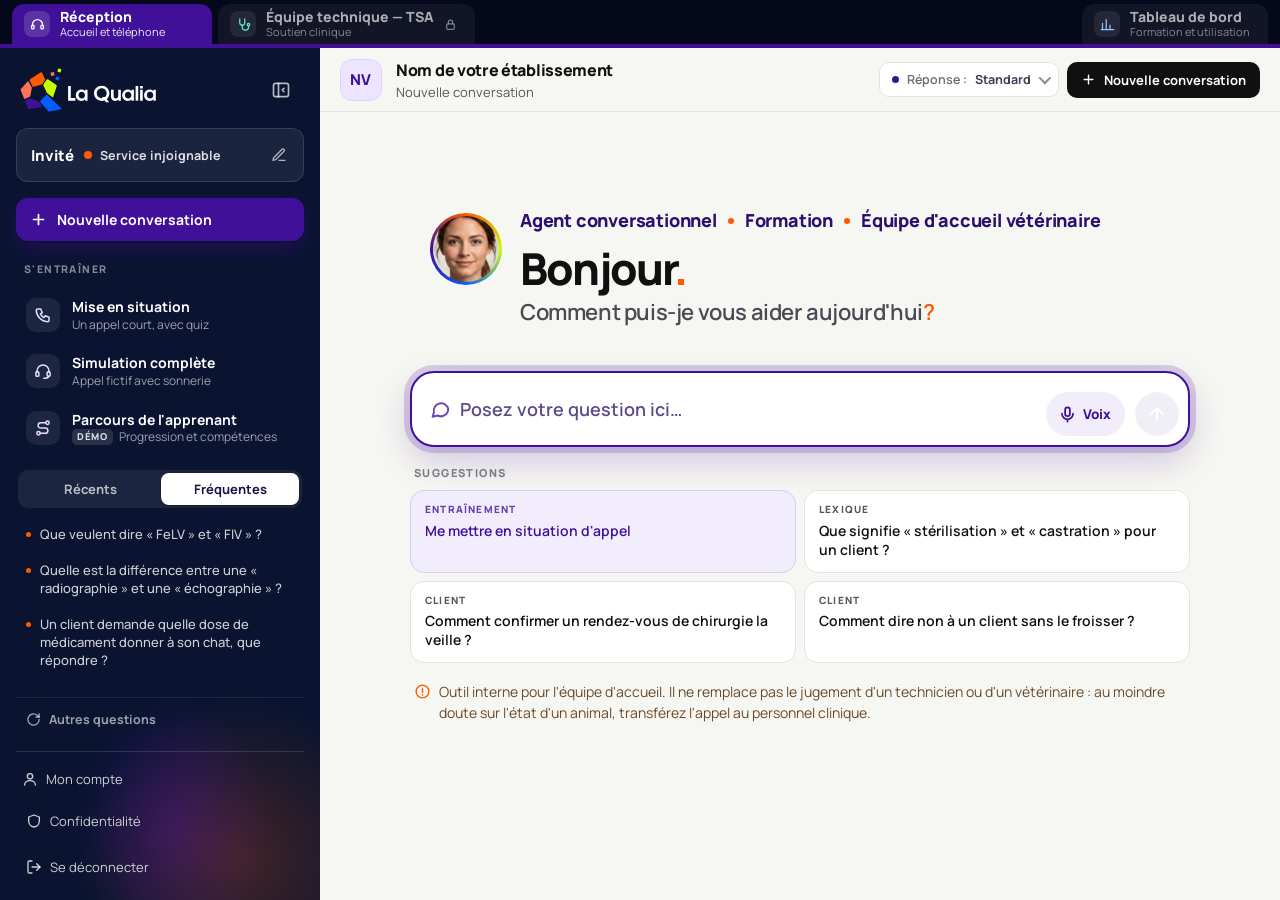
==== agent/index.html @ e44c8953 "Nutrition & produits : tuile sans sous-titre Co-Authored-By: Claude Opus 5.5 <noreply@anthropic.com>" ====
<!doctype html>
<html lang="fr-CA">
<head>
<meta charset="utf-8">
<script>/* Portail par compte : la page reste masquée jusqu'à la vérification de l'accès (laqualia.com) */
if (/(^|\.)laqualia\.(com|test)$/i.test(location.hostname)) { document.documentElement.classList.add("lq-gate"); setTimeout(function () { document.documentElement.classList.remove("lq-gate"); }, 9000); }</script>
<style>.lq-gate body{visibility:hidden}</style>
<meta name="viewport" content="width=device-width,initial-scale=1,viewport-fit=cover,interactive-widget=resizes-content">
<meta name="robots" content="noindex,nofollow">
<title>Assistant La Qualia</title>
<meta name="theme-color" content="#0a1430">
<meta name="apple-mobile-web-app-capable" content="yes">
<meta name="mobile-web-app-capable" content="yes">
<meta name="apple-mobile-web-app-status-bar-style" content="black-translucent">
<meta name="apple-mobile-web-app-title" content="La Qualia">
<link rel="manifest" href="manifest.webmanifest?v=202610171606">
<link rel="icon" href="../assets/favicon.svg" type="image/svg+xml">
<link rel="apple-touch-icon" href="apple-touch-icon.png">
<link rel="preconnect" href="https://fonts.googleapis.com">
<link rel="preconnect" href="https://fonts.gstatic.com" crossorigin>
<link rel="stylesheet" href="https://fonts.googleapis.com/css2?family=Manrope:wght@400;500;600;700;800&display=swap">
<!-- Couleurs et police du site La Qualia (variables --paper, --ink, --purple, --orange, --lime, --blue, --muted) -->
<link rel="stylesheet" href="../styles.css">
<style>
[hidden]{display:none!important}
:root{--app-nav:#0a1430;--app-nav-2:#131e42;--app-line:#e4e3dd;--app-soft:#ecebe5;--app-warn:#c2410c;--app-warn-soft:#fff0e6;--app-side:288px;--app-mini:76px}
html,body{height:100%;overflow:hidden}
body{background:var(--paper,#f6f6f2);color:var(--ink,#101010);font-family:'Manrope',system-ui,-apple-system,'Segoe UI',Roboto,Arial,sans-serif}
button{font:inherit;cursor:pointer}

/* ---------- coque de l'application ---------- */
.app{display:grid;grid-template-columns:var(--app-side) 1fr;height:calc(100vh - var(--tabs-h));height:calc(100dvh - var(--tabs-h))}

/* barre latérale */
.side{background:var(--app-nav);color:#fff;display:flex;flex-direction:column;min-height:0;padding:calc(18px + env(safe-area-inset-top,0px)) 16px calc(16px + env(safe-area-inset-bottom,0px)) max(16px,env(safe-area-inset-left,0px));gap:18px;position:relative;overflow:hidden;z-index:30}
.side::before{content:"";position:absolute;inset:auto -80px -120px auto;width:320px;height:320px;background:radial-gradient(closest-side,rgb(255 90 0/.22),transparent),radial-gradient(closest-side at 30% 40%,rgb(64 16 152/.5),transparent);pointer-events:none}
.side>*{position:relative}
.side-brand{display:flex;align-items:center;justify-content:space-between;gap:8px;padding:0 4px}
.side-brand img{width:150px;height:auto}
.side-close{display:none;background:none;border:0;color:#fff;width:40px;height:40px;border-radius:10px}
.side-close:hover{background:#ffffff14}
.side-new{display:flex;align-items:center;gap:10px;width:100%;border:0;border-radius:12px;padding:13px 14px;background:var(--purple,#401098);color:#fff;font-weight:700;font-size:14px;box-shadow:0 3px 0 rgb(0 0 0/.2);transition:transform .15s}
.side-new:hover{transform:translateY(-1px)}
.side-new svg{width:18px;height:18px;flex:none}
.side-train{display:flex;align-items:center;gap:10px;width:100%;border:1.5px solid #d8cbf8;border-radius:12px;padding:12px 14px;background:#f2edfd;color:var(--purple,#401098);font-weight:800;font-size:14px;transition:transform .15s}
.side-train:hover{transform:translateY(-1px)}
.side-train svg{width:18px;height:18px;flex:none}
.side-label{font-size:11px;font-weight:700;letter-spacing:1.6px;text-transform:uppercase;color:#ffffff8c;margin:6px 6px 0;display:flex;justify-content:space-between;align-items:center}
.side-label button{background:none;border:0;color:#ffffffb3;font-size:11px;font-weight:700;letter-spacing:.5px;text-transform:none;padding:2px 6px;border-radius:6px}
.side-label button:hover{color:#fff;background:#ffffff14}
.side-list{display:flex;flex-direction:column;gap:2px;overflow-y:auto;min-height:0;flex:1;margin:0 -4px;padding:0 4px}
.side-item{display:flex;gap:10px;align-items:flex-start;text-align:left;background:none;border:0;color:#ffffffd9;font-size:13.5px;font-weight:500;line-height:1.35;padding:10px;border-radius:10px}
.side-item:hover{background:#ffffff12;color:#fff}
.side-item .bullet{width:6px;height:6px;border-radius:50%;background:var(--orange,#ff5a00);margin-top:6px;flex:none}
.side-foot{display:flex;flex-direction:column;gap:10px;border-top:1px solid #ffffff1f;padding-top:14px;font-size:12.5px}
.side-foot a{color:#ffffffcc;text-decoration:none;display:flex;align-items:center;gap:8px;padding:4px 6px;border-radius:8px}
.side-foot a:hover{color:#fff;background:#ffffff12}
.status{display:flex;align-items:center;gap:8px;color:#ffffffb3;padding:0 6px}
.status i{width:8px;height:8px;border-radius:50%;background:#8b8fa3;flex:none}
.status.ok i{background:#4ade80;box-shadow:0 0 0 3px rgb(74 222 128/.2)}
.status.bad i{background:var(--orange,#ff5a00)}

/* zone principale */
.main{display:flex;flex-direction:column;min-width:0;min-height:0;position:relative}
.topbar{display:flex;align-items:center;gap:12px;padding:calc(12px + env(safe-area-inset-top,0px)) max(20px,env(safe-area-inset-right,0px)) 12px 20px;border-bottom:1px solid var(--app-line);background:color-mix(in srgb,var(--paper,#f6f6f2) 92%,transparent);backdrop-filter:blur(8px);-webkit-backdrop-filter:blur(8px);z-index:5}
.menu-btn{display:none;width:42px;height:42px;border:0;border-radius:12px;background:#fff;box-shadow:0 1px 3px rgb(0 0 0/.1);place-items:center;flex:none}
.menu-btn svg{width:20px;height:20px}
.top-av{width:42px;height:42px;border-radius:50%;flex:none;position:relative;padding:2px;background:conic-gradient(var(--orange,#ff5a00),var(--lime,#c7ff00),var(--blue,#005dff),var(--purple,#401098),var(--orange,#ff5a00))}
.top-av img{width:100%;height:100%;border-radius:50%;object-fit:cover;border:2px solid var(--paper,#f6f6f2);display:block}
.top-av.org{background:#fff;border:1px solid var(--app-line);padding:0;display:grid;place-items:center;color:var(--purple,#401098);border-radius:12px}
.top-av.org svg{width:22px;height:22px}
.top-title span span{display:inline;font-size:inherit;color:inherit}
.top-av .online{position:absolute;right:-1px;bottom:-1px;width:12px;height:12px;border-radius:50%;background:#4ade80;border:2px solid var(--paper,#f6f6f2)}
.top-title{min-width:0;flex:1}
.top-title b{display:block;font-size:16px;font-weight:800;letter-spacing:-.3px;white-space:nowrap;overflow:hidden;text-overflow:ellipsis}
.top-title span{display:block;font-size:12.5px;color:var(--muted,#55565d);white-space:nowrap;overflow:hidden;text-overflow:ellipsis}
.top-new{border:1px solid var(--app-line);background:#fff;border-radius:10px;padding:9px 12px;font-size:13px;font-weight:700;display:flex;gap:8px;align-items:center}
.top-new svg{width:16px;height:16px}
.top-new:hover{border-color:var(--purple,#401098)}

.scroller{flex:1;overflow-y:auto;min-height:0;scroll-behavior:smooth;overscroll-behavior:contain}
.col{width:min(780px,100%);margin-inline:auto;padding:28px max(20px,env(safe-area-inset-right,0px)) 24px max(20px,env(safe-area-inset-left,0px));display:flex;flex-direction:column;gap:20px}

/* accueil */
.welcome{display:flex;flex-direction:column;gap:18px;padding-top:min(5vh,40px)}
.welcome .eyebrow{margin:0}
.welcome h1{font-size:clamp(34px,5.4vw,56px);line-height:.99;letter-spacing:-2.4px;margin:0;font-weight:800;text-wrap:balance}
.welcome .lead{font-size:16.5px;line-height:1.5;color:var(--muted,#55565d);margin:0;max-width:56ch}
.notice{background:var(--app-warn-soft);border-radius:12px;padding:12px 14px;font-size:13.5px;line-height:1.5;display:flex;gap:10px;align-items:flex-start}
.notice b{color:var(--orange,#ff5a00);white-space:nowrap}
.cards{display:grid;grid-template-columns:repeat(2,minmax(0,1fr));gap:10px}
.card{display:flex;flex-direction:column;gap:8px;text-align:left;background:#fff;border:1px solid var(--app-line);border-radius:16px;padding:14px 16px;font-size:14.5px;font-weight:600;line-height:1.35;color:var(--ink,#101010);transition:transform .15s,border-color .15s,box-shadow .15s;min-height:84px}
.card:hover{transform:translateY(-2px);border-color:var(--orange,#ff5a00);box-shadow:0 10px 22px rgb(0 0 0/.06)}
.card .tag{font-size:10.5px;font-weight:800;letter-spacing:1.2px;text-transform:uppercase;color:var(--muted,#55565d)}
.card.train{background:#f2edfd;border:1.5px solid #d8cbf8;color:var(--purple,#401098)}
.card.train:hover{border-color:var(--purple,#401098)}
.card.train .tag{color:var(--purple,#401098);opacity:.8}

/* avatar d'accueil */
.hello{display:grid;grid-template-columns:minmax(0,1fr) 230px;gap:24px;align-items:end}
.hello-text{display:flex;flex-direction:column;gap:16px;min-width:0}
.hello-av{display:none;width:64px;height:64px;border-radius:50%;object-fit:cover;padding:3px;background:conic-gradient(var(--orange,#ff5a00),var(--lime,#c7ff00),var(--blue,#005dff),var(--purple,#401098),var(--orange,#ff5a00))}
.hero-av{margin:0;position:relative;align-self:end}
.hero-av img{width:100%;height:auto;display:block;filter:drop-shadow(0 18px 28px rgb(10 20 48/.18))}
.hero-av figcaption{position:absolute;left:-18px;bottom:22px;background:#fff;border-radius:12px;padding:10px 14px 10px 30px;box-shadow:0 10px 24px rgb(0 0 0/.12);font-size:12.5px;line-height:1.35;display:flex;flex-direction:column}
.hero-av figcaption::before{content:"";position:absolute;left:12px;top:15px;width:9px;height:9px;border-radius:50%;background:#4ade80;box-shadow:0 0 0 3px rgb(74 222 128/.25)}
.hero-av figcaption b{font-weight:800}
.hero-av figcaption span{color:var(--muted,#55565d)}
@media (prefers-reduced-motion:no-preference){.hero-av img{animation:float 6s ease-in-out infinite}@keyframes float{50%{transform:translateY(-6px)}}}

/* réponse : En direct + Apprentissage */
.box-live,.box-learn{border-radius:16px;padding:14px 16px 15px;display:flex;flex-direction:column;gap:8px}
.box-live{background:#e9f9ee;border:1.5px solid #9fdfb3;box-shadow:0 6px 16px rgb(22 120 60/.08)}
.box-learn{background:#f2edfd;border:1.5px solid #d8cbf8;margin-top:12px}
.box-learn.waiting{opacity:.7}
.box-scene{margin-top:0}
.box-scene .box-body{font-size:15.5px}
.box-scene .box-body p:last-child strong{color:var(--purple,#401098)}
.box-head{display:flex;align-items:center;gap:7px;font-size:11px;font-weight:800;letter-spacing:1.5px;text-transform:uppercase}
.box-head svg{width:15px;height:15px;flex:none}
.box-live .box-head{color:#15803d}
.box-learn .box-head{color:var(--purple,#401098)}
.box-live .box-body{font-size:17px;line-height:1.5;font-weight:600;color:#0f2e1a}
.box-live .box-body strong{color:#14532d}
.box-learn .box-body{font-size:15px;line-height:1.6}
.box-body>:first-child{margin-top:0}.box-body>:last-child{margin-bottom:0}

/* schéma léger (texte) */
.schema{margin:14px 0 0;background:#fff;border:1.5px dashed #cdbff5;border-radius:12px;padding:10px 14px 12px;overflow-x:auto}
.schema figcaption{font-size:10.5px;font-weight:800;letter-spacing:1.4px;text-transform:uppercase;color:var(--purple,#401098);margin-bottom:6px}
.schema pre{margin:0;font:600 13px/1.6 ui-monospace,SFMono-Regular,Menlo,Consolas,monospace;white-space:pre;color:var(--ink,#101010)}
.schema .arr{color:var(--orange,#ff5a00);font-weight:800}

/* choix du modèle */
.model-wrap{display:flex;flex-direction:column;gap:8px}
.model-seg{display:grid;grid-template-columns:repeat(var(--n,3),1fr);gap:4px;background:#ffffff12;border-radius:12px;padding:4px}
.model-opt{border:0;background:transparent;color:#ffffffc7;border-radius:9px;padding:8px 4px;display:flex;flex-direction:column;align-items:center;gap:1px;line-height:1.2}
.model-opt b{font-size:12.5px;font-weight:800}
.model-opt span{font-size:10.5px;opacity:.75}
.model-opt:hover{background:#ffffff14;color:#fff}
.model-opt[aria-checked="true"]{background:#fff;color:var(--app-nav)}
.model-opt[aria-checked="true"] span{opacity:.7}
.model-badge{border:1px solid var(--app-line);background:#fff;border-radius:999px;padding:6px 11px;font-size:12px;font-weight:800;color:var(--purple,#401098);display:flex;gap:6px;align-items:center;white-space:nowrap}
.model-badge::before{content:"";width:7px;height:7px;border-radius:50%;background:currentColor;opacity:.8}

.side-me{background:none;border:0;color:#ffffffcc;text-align:left;font-size:12.5px;padding:4px 6px;border-radius:8px;display:flex;align-items:center;gap:8px}
.side-me:hover{color:#fff;background:#ffffff12}
.side-me[hidden]{display:none}

/* mini-quiz (mises en situation) */
.quiz{margin-top:14px;background:#fff;border:1.5px solid #d8cbf8;border-radius:16px;padding:14px;display:flex;flex-direction:column;gap:14px}
.quiz-wait{color:var(--muted,#55565d);font-size:14px;flex-direction:row;align-items:center;gap:10px}
.qz-head{display:flex;align-items:baseline;gap:10px;flex-wrap:wrap}
.qz-head b{font-size:12px;font-weight:800;letter-spacing:1.5px;text-transform:uppercase;color:var(--purple,#401098)}
.qz-head span{font-size:12.5px;color:var(--muted,#55565d)}
.qz-item{display:flex;flex-direction:column;gap:8px;padding-top:12px;border-top:1px solid #eee9fb}
.qz-tag{align-self:flex-start;font-size:10.5px;font-weight:800;letter-spacing:1.2px;text-transform:uppercase;color:var(--purple,#401098);background:#f2edfd;border-radius:6px;padding:3px 8px}
.qz-q{margin:0;font-weight:700;font-size:15.5px;line-height:1.4}
.qz-opts{display:flex;flex-direction:column;gap:7px}
.qz-opts.vf{flex-direction:row}
.qz-opts.vf .qz-opt{flex:1;justify-content:center;font-weight:800}
.qz-opt{display:flex;align-items:center;gap:10px;text-align:left;border:1.5px solid #e2dcf3;background:#faf8ff;color:var(--ink,#101010);border-radius:12px;padding:11px 13px;font-size:14.5px;font-weight:600;line-height:1.35;transition:border-color .15s,background .15s,transform .15s}
.qz-opt i{font-style:normal;width:24px;height:24px;border-radius:7px;background:#fff;border:1.5px solid #d8cbf8;display:grid;place-items:center;font-size:12px;font-weight:800;color:var(--purple,#401098);flex:none}
.qz-opt:not(:disabled):hover{border-color:var(--purple,#401098);transform:translateY(-1px)}
.qz-opt:disabled{cursor:default}
.qz-opt.good{background:#e9f9ee;border-color:#4ade80;color:#14532d}
.qz-opt.good i{border-color:#4ade80;color:#15803d}
.qz-opt.bad{background:#fff0e6;border-color:var(--orange,#ff5a00);color:#7c2d12}
.qz-opt.bad i{border-color:var(--orange,#ff5a00);color:var(--orange,#ff5a00)}
.qz-opt:disabled:not(.good):not(.bad){opacity:.55}
.qz-fb{font-size:14px;line-height:1.5;border-radius:10px;padding:10px 12px;background:#f2edfd}
.is-good .qz-fb{background:#e9f9ee}
.is-good .qz-fb b{color:#15803d}
.is-bad .qz-fb{background:#fff0e6}
.is-bad .qz-fb b{color:#c2410c}
.qz-foot{display:flex;flex-wrap:wrap;gap:10px;align-items:center;padding-top:12px;border-top:1px solid #eee9fb}
.qz-score{display:flex;align-items:baseline;gap:8px;margin-right:auto}
.qz-score b{font-size:22px;font-weight:800;color:var(--purple,#401098);font-variant-numeric:tabular-nums}
.qz-score span{font-size:13.5px;color:var(--muted,#55565d)}
.qz-next{border:0;border-radius:10px;padding:11px 16px;background:var(--purple,#401098);color:#fff;font-weight:800;font-size:13.5px}
.qz-new{border:1.5px solid #d8cbf8;border-radius:10px;padding:10px 14px;background:#f2edfd;color:var(--purple,#401098);font-weight:800;font-size:13.5px}

.thinking-line{display:inline-flex;align-items:center;gap:10px;color:var(--muted,#55565d);font-size:14px;font-style:italic}

.stopped{color:var(--muted,#55565d);font-size:13px;font-style:italic;margin:8px 0 0}

/* ---------- mode simulation complète ---------- */
.learn-only{display:none!important}
body.learn .learn-only{display:flex!important}
body.learn .learn-only[hidden]{display:none!important}
body.learn .normal-only{display:none!important}
body.learn #empty,body.learn #thread{display:none!important}
body.learn{--paper:#f2eefb;background:#f2eefb}
body.learn .side{background:#1b1147}
body.learn .topbar{background:#f2eefbeb;border-bottom-color:#ddd2f7}
body.learn .composer{background:linear-gradient(to top,#f2eefb 70%,transparent)}
.side-learn{display:flex;align-items:center;gap:10px;width:100%;border:1.5px dashed #ffffff55;border-radius:12px;padding:12px 14px;background:transparent;color:#fff;font-weight:800;font-size:14px}
.side-learn:hover{border-style:solid;background:#ffffff12}
.side-learn svg{width:18px;height:18px;flex:none}
body.learn .side-learn{background:#fff;color:#1b1147;border:1.5px solid #fff}
.side-sim{flex-direction:column;gap:8px}
.side-sim p{margin:0 6px;font-size:12.5px;line-height:1.5;color:#ffffffbf}
.side-sim b{color:#fff}
.learn-banner{align-items:center;gap:10px 14px;flex-wrap:wrap;padding:9px max(20px,env(safe-area-inset-right,0px)) 9px 20px;background:#e6dcfb;border-bottom:1px solid #d3c3f5;color:#2b0f6e;font-size:13px}
.lb-tag{display:inline-flex;align-items:center;gap:8px;font-weight:800;letter-spacing:.2px;background:#fff;border:1.5px solid #401098;border-radius:999px;padding:5px 12px}
.lb-tag svg{width:16px;height:16px}
.lb-txt{font-weight:600}
.lb-exit{margin-left:auto;border:1.5px solid #401098;background:#401098;color:#fff;border-radius:8px;padding:7px 12px;font-weight:800;font-size:12.5px}
.lb-exit:hover{background:#2b0f6e}
.callbar{display:flex;align-items:center;gap:10px;flex-wrap:wrap;padding:9px max(20px,env(safe-area-inset-right,0px)) 9px 20px;background:#0f3d24;color:#fff;font-size:13.5px}
.callbar[hidden]{display:none}
.cb-dot{width:9px;height:9px;border-radius:50%;background:#4ade80;box-shadow:0 0 0 4px rgb(74 222 128/.25)}
.cb-time{font-variant-numeric:tabular-nums;opacity:.85}
.cb-end{margin-left:auto;display:inline-flex;align-items:center;gap:8px;border:0;background:#dc2626;color:#fff;border-radius:999px;padding:7px 14px;font-weight:800;font-size:13px}
.cb-end svg{width:18px;height:18px}
.sim-home{flex-direction:column;gap:16px;padding-top:min(5vh,40px)}
.sim-home .eyebrow{margin:0}
.sim-home h1{font-size:clamp(32px,5vw,52px);line-height:1;letter-spacing:-2px;margin:0;font-weight:800}
.sim-lead{margin:0;font-size:16px;line-height:1.55;color:var(--muted,#55565d);max-width:58ch}
.sim-actions{display:flex;flex-wrap:wrap;gap:10px;align-items:center}
.sim-call{display:inline-flex;align-items:center;gap:10px;border:0;border-radius:14px;padding:16px 22px;background:#15803d;color:#fff;font-weight:800;font-size:16px;box-shadow:0 6px 18px rgb(21 128 61/.25)}
.sim-call:hover{background:#166534}
.sim-call:disabled{opacity:.5;cursor:default}
.sim-call svg{width:20px;height:20px}
.sim-mute,.ring-mute{border:1.5px solid #d3c3f5;background:#fff;color:#2b0f6e;border-radius:12px;padding:12px 14px;font-weight:700;font-size:13.5px}
.sim-types{list-style:none;margin:0;padding:0;display:flex;flex-wrap:wrap;gap:6px}
.sim-types li{font-size:12px;font-weight:700;color:#2b0f6e;background:#fff;border:1px solid #ddd2f7;border-radius:999px;padding:5px 10px}
.msg.c .qbub{display:none}
.c-av{width:36px;height:36px;border-radius:50%;background:#e5e7eb;color:#6b7280;display:grid;place-items:center;flex:none}
.c-av svg{width:20px;height:20px}
.c-bub{background:#fff;border:1px solid #e4e3dd;border-radius:6px 20px 20px 20px;padding:12px 16px;font-size:15.5px;line-height:1.5;max-width:82%;box-shadow:0 4px 12px rgb(0 0 0/.04)}
.sim-note{align-self:center;font-size:12.5px;color:#2b0f6e;background:#e6dcfb;border-radius:999px;padding:6px 12px;text-align:center}
.sim-end-actions{display:flex;flex-wrap:wrap;gap:10px;padding-left:46px}
.ring{position:fixed;inset:0;z-index:70;background:rgb(10 20 48/.55);backdrop-filter:blur(6px);-webkit-backdrop-filter:blur(6px);display:grid;place-items:center;padding:20px}
.ring[hidden]{display:none}
.ring-card{background:#fff;border-radius:26px;padding:28px 24px;width:min(380px,100%);display:flex;flex-direction:column;align-items:center;gap:10px;text-align:center;box-shadow:0 30px 60px rgb(0 0 0/.3);border:3px solid #401098}
.ring-sim{font-size:11px;font-weight:800;letter-spacing:1.6px;color:#401098;background:#e6dcfb;border-radius:999px;padding:4px 10px}
.ring-icon{width:84px;height:84px;border-radius:50%;background:#15803d;color:#fff;display:grid;place-items:center;margin:8px 0}
.ring-icon svg{width:38px;height:38px}
.ring-card h2{margin:0;font-size:24px;font-weight:800;letter-spacing:-.6px}
.ring-card p{margin:0;color:var(--muted,#55565d);font-size:14px}
.ring-btns{display:flex;gap:12px;width:100%;margin-top:10px}
.ring-btns button{flex:1;display:inline-flex;align-items:center;justify-content:center;gap:8px;border:0;border-radius:14px;padding:14px;font-weight:800;font-size:15px;color:#fff}
.ring-btns svg{width:20px;height:20px}
.ring-no{background:#dc2626}
.ring-yes{background:#15803d}
.ring-mute{margin-top:6px;font-size:12.5px;padding:8px 12px}
@media (prefers-reduced-motion:no-preference){
  .ring-icon{animation:ringpulse 1.2s ease-in-out infinite}
  .ring-icon svg{animation:ringshake 1.2s ease-in-out infinite}
  @keyframes ringpulse{0%,100%{box-shadow:0 0 0 0 rgb(21 128 61/.45)}50%{box-shadow:0 0 0 18px rgb(21 128 61/0)}}
  @keyframes ringshake{0%,40%,100%{transform:rotate(0)}10%,30%{transform:rotate(-14deg)}20%{transform:rotate(14deg)}}
}
@media (prefers-reduced-motion:reduce){.ring-card{outline:4px solid #15803d;outline-offset:4px}}
@media (max-width:860px){.lb-exit{margin-left:0}.sim-end-actions{padding-left:0}}

.sim-level{display:flex;flex-direction:column;gap:8px}
.sim-level-lab{font-size:11px;font-weight:800;letter-spacing:1.5px;text-transform:uppercase;color:#2b0f6e}
.level-seg{display:grid;grid-template-columns:repeat(3,minmax(0,1fr));gap:8px;max-width:640px}
.level-seg button{display:flex;flex-direction:column;align-items:flex-start;gap:3px;text-align:left;border:1.5px solid #ddd2f7;background:#fff;border-radius:14px;padding:12px 14px;color:var(--ink,#101010)}
.level-seg button b{font-size:15px;font-weight:800}
.level-seg button span{font-size:12.5px;color:var(--muted,#55565d);line-height:1.35}
.level-seg button:hover{border-color:#401098}
.level-seg button[aria-checked="true"]{border-color:#401098;background:#401098;color:#fff;box-shadow:0 6px 16px rgb(64 16 152/.2)}
.level-seg button[aria-checked="true"] span{color:#e6dcfb}
.cb-level{font-size:12px;font-weight:800;background:#ffffff26;border-radius:999px;padding:3px 9px}
.sim-choices{display:flex;flex-direction:column;gap:7px;max-width:82%}
.sim-choices-lab{font-size:11px;font-weight:800;letter-spacing:1.2px;text-transform:uppercase;color:#2b0f6e}
.sim-choice{display:flex;gap:10px;align-items:flex-start;text-align:left;border:1.5px solid #ddd2f7;background:#faf8ff;border-radius:12px;padding:10px 12px;font-size:14.5px;font-weight:600;line-height:1.4;color:var(--ink,#101010)}
.sim-choice i{font-style:normal;width:22px;height:22px;border-radius:7px;border:1.5px solid #d3c3f5;display:grid;place-items:center;font-size:12px;font-weight:800;color:#401098;flex:none;background:#fff}
.sim-choice:not(:disabled):hover{border-color:#401098}
.sim-choice:disabled{opacity:.5;cursor:default}
.sim-choice.picked{opacity:1;border-color:#401098;background:#ede5ff}
@media (max-width:620px){.level-seg{grid-template-columns:1fr}.sim-choices{max-width:100%}}

.sim-theme{display:flex;flex-direction:column;gap:8px}
.theme-chips{display:flex;flex-wrap:wrap;gap:7px}
.theme-chips button{border:1.5px solid #ddd2f7;background:#fff;color:#2b0f6e;border-radius:999px;padding:7px 13px;font-size:13px;font-weight:700;display:inline-flex;align-items:center;gap:6px}
.theme-chips button:hover{border-color:#401098}
.theme-chips button[aria-pressed="true"]{background:#401098;border-color:#401098;color:#fff}
.theme-chips button[aria-pressed="true"]::before{content:"✓";font-weight:800}
.theme-hint{font-size:12.5px;color:var(--muted,#55565d)}

/* choix du modèle : discret, en bas du menu */
.side-foot .model-wrap{gap:6px;padding:0 6px 4px;opacity:.85}
.side-foot .model-wrap:hover,.side-foot .model-wrap:focus-within{opacity:1}
.model-lab{font-size:10.5px;font-weight:700;letter-spacing:1.2px;text-transform:uppercase;color:#ffffff73}
.side-foot .model-seg{background:#ffffff0d;border-radius:9px;padding:3px;gap:2px}
.side-foot .model-opt{padding:5px 2px;border-radius:7px}
.side-foot .model-opt b{font-size:11px;font-weight:700}
.side-foot .model-opt span{display:none}
.side-foot .model-opt[aria-checked="true"]{background:#ffffff26;color:#fff}

a.side-out{text-decoration:none}
.side-out{display:flex;align-items:center;gap:8px;background:none;border:0;color:#ffffffcc;font-size:12.5px;padding:4px 6px;border-radius:8px;text-align:left}
.side-out:hover{color:#fff;background:#ffffff12}
.side-out.confirm{background:#dc2626;color:#fff;font-weight:800}

.side-user{display:flex;align-items:center;gap:12px;background:#ffffff12;border:1px solid #ffffff1f;border-radius:14px;padding:11px 12px}
.su-av{width:40px;height:40px;border-radius:50%;background:linear-gradient(135deg,var(--orange,#ff5a00),var(--purple,#401098));color:#fff;display:grid;place-items:center;font-weight:800;font-size:17px;flex:none;position:relative;text-transform:uppercase}
.su-txt{min-width:0;flex:1;display:flex;flex-direction:column;gap:2px}
.su-txt b{font-size:15.5px;font-weight:800;color:#fff;white-space:nowrap;overflow:hidden;text-overflow:ellipsis}
.su-txt .status{padding:0;font-size:12.5px;font-weight:700;color:#ffffffd9}
.su-txt .status.ok{color:#86efac}
.su-edit{background:none;border:0;color:#ffffffa6;width:32px;height:32px;border-radius:9px;display:grid;place-items:center;flex:none}
.su-edit:hover{background:#ffffff1a;color:#fff}
body.learn .side-user{background:#ffffff1a}

/* ======== Menu de gauche : hiérarchie claire ======== */
.side{gap:16px;overflow-y:auto;overscroll-behavior:contain;scrollbar-width:thin;scrollbar-color:#ffffff33 transparent}
.side :focus-visible{outline:2px solid #fff;outline-offset:2px}
.side-brand{padding:2px 4px 0}
.side-brand img{width:138px}
.side-user{padding:10px 8px 10px 14px;border-radius:12px}
.su-txt b{font-size:15px}
.side-new{justify-content:flex-start;gap:10px;padding:12px 14px;font-size:14px;border-radius:12px;box-shadow:0 2px 0 rgb(0 0 0/.25),0 8px 20px rgb(64 16 152/.35)}
.side-new svg{width:17px;height:17px}
.side-group{display:flex;flex-direction:column;gap:4px;flex:none}
.side > *{flex-shrink:0}
.side-label{margin:0 0 4px;padding:0 8px;text-align:left;font-size:10.5px;font-weight:800;letter-spacing:1.4px;color:#ffffff80;display:flex;align-items:center;justify-content:space-between;min-height:24px}
.nav-item{display:flex;align-items:center;gap:12px;width:100%;text-align:left;background:transparent;border:0;border-radius:11px;padding:9px 10px;color:#fff;transition:background .15s}
.nav-item:hover{background:#ffffff14}
.ni-ico{width:34px;height:34px;border-radius:10px;background:#ffffff14;display:grid;place-items:center;flex:none;color:#e6dcfb}
.ni-ico svg{width:18px;height:18px}
.ni-txt{display:flex;flex-direction:column;gap:1px;min-width:0;flex:1}
.ni-txt b{font-size:14px;font-weight:700;line-height:1.25}
.ni-txt small{font-size:12px;color:#ffffff99;line-height:1.3}
.ni-badge{display:none;font-style:normal;font-size:10.5px;font-weight:800;letter-spacing:.6px;text-transform:uppercase;background:#4ade80;color:#052e16;border-radius:999px;padding:3px 8px;flex:none}
.nav-item[aria-pressed="true"]{background:#fff;color:#1b1147}
.nav-item[aria-pressed="true"] .ni-ico{background:#ede5ff;color:#401098}
.nav-item[aria-pressed="true"] .ni-txt small{color:#55565d}
.nav-item[aria-pressed="true"] .ni-badge{display:inline-block}
.side > .side-faq{flex:1 1 auto;min-height:150px;flex-shrink:1}
.side-shuffle{background:none;border:0;color:#ffffffa6;width:28px;height:28px;border-radius:8px;display:grid;place-items:center;padding:0;letter-spacing:0}
.side-shuffle:hover{background:#ffffff1a;color:#fff}
.side-faq .side-list{flex:1;overflow-y:auto;min-height:0;gap:2px;margin:0;padding:0;-webkit-mask-image:linear-gradient(#000 85%,transparent);mask-image:linear-gradient(#000 85%,transparent);padding-bottom:18px}
.side-item{flex:none;padding:8px 10px;font-size:13px;line-height:1.38;color:#ffffffcc;border-radius:9px;display:block;position:relative;padding-left:24px}
.side-item .bullet{position:absolute;left:10px;top:14px;width:5px;height:5px;margin:0}
.side-item:hover{background:#ffffff12;color:#fff}
.side-sim{background:#ffffff0f;border:1px solid #ffffff1f;border-radius:12px;padding:12px 10px}
.side-sim .side-label{padding:0 2px}
.side-sim p{margin:0 2px}
.side-foot{margin-top:auto;gap:12px;padding-top:14px}
.side-foot .model-wrap{padding:0 4px}
.side-out{padding:8px 10px;font-size:13px;border-radius:10px;width:100%}
.side-out svg{flex:none}
@media (max-height:700px){.side{gap:12px}.ni-txt small{display:none}.nav-item{padding:7px 10px}.ni-ico{width:30px;height:30px}}

/* ======== Réponse : En direct + Apprentissage ======== */
.msg.a .who{display:flex;align-items:baseline;gap:8px}
.msg.a .who time{font-size:11px;font-weight:600;letter-spacing:0;text-transform:none;color:#8a8b92}
.box-live,.box-learn{border-radius:18px;padding:0;overflow:hidden;gap:0}
.box-head{display:flex;align-items:center;gap:10px;padding:12px 16px 0;font-size:11px;font-weight:800;letter-spacing:1.4px;text-transform:uppercase;min-height:34px}
.bh-l{display:inline-flex;align-items:center;gap:7px}
.bh-hint{font-size:11px;font-weight:600;letter-spacing:0;text-transform:none;color:#2f7a4a;opacity:.8}
.bh-act{margin-left:auto;display:inline-flex;align-items:center;gap:6px;border:1.5px solid #9fdfb3;background:#fff;color:#14532d;border-radius:999px;padding:5px 11px;font-size:12px;font-weight:800;letter-spacing:0;text-transform:none}
.bh-act svg{width:14px;height:14px}
.bh-act:hover{border-color:#15803d}
.bh-act.ok{background:#15803d;border-color:#15803d;color:#fff}
.box-live .box-body{padding:8px 16px 16px;font-size:17.5px;line-height:1.55;font-weight:600;color:#0f2e1a}
.box-live .box-body p{margin:0 0 8px}
.say{quotes:none;display:inline;background:linear-gradient(transparent 58%,#bbf7d0 58%);font-weight:700;color:#052e16;padding:0 2px;border-radius:2px}
.box-learn{background:#f6f3fe;border:1.5px solid #ddd2f7;margin-top:12px}
.bh-toggle{width:100%;border:0;background:transparent;text-align:left;color:var(--purple,#401098);cursor:pointer;padding-bottom:12px}
.bh-toggle:hover{background:#efe9fd}
.bh-sub{font-weight:700;letter-spacing:.6px;opacity:.75}
.bh-meta{font-size:11.5px;font-weight:600;letter-spacing:0;text-transform:none;color:#6b5aa6}
.bh-chev{width:18px;height:18px;margin-left:auto;transition:transform .2s}
.box-learn.is-open .bh-chev,.box-learn.is-open .more svg{transform:rotate(180deg)}
.box-learn.pv:not(.is-open) > .box-body{max-height:190px;overflow:hidden;-webkit-mask-image:linear-gradient(#000 55%,transparent);mask-image:linear-gradient(#000 55%,transparent)}
.box-learn.pv.is-short > .box-body{max-height:none;-webkit-mask-image:none;mask-image:none}
.box-learn.pv:not(.is-open):not(.is-short) .srcs{display:none}
.more{display:flex;align-items:center;justify-content:center;gap:8px;width:calc(100% - 28px);margin:0 14px 14px;border:1.5px solid #ddd2f7;background:#fff;color:var(--purple,#401098);border-radius:12px;padding:10px 14px;font-size:13.5px;font-weight:800}
.more:hover{border-color:var(--purple,#401098);background:#faf8ff}
.more svg{width:16px;height:16px;transition:transform .2s}
.more[hidden]{display:none}
.box-learn .box-body{padding:2px 18px 18px;font-size:15px;line-height:1.65;color:#1f1640}
.box-learn .box-body h3{font-size:15.5px;font-weight:800;color:#2b0f6e;margin:18px 0 6px;padding-top:14px;border-top:1px solid #e7defb}
.box-learn .box-body > h3:first-child{margin-top:4px;padding-top:0;border-top:0}
.box-learn .box-body ul,.box-learn .box-body ol{padding-left:1.25em}
.box-learn .box-body li{margin:5px 0}
.box-learn .box-body li::marker{color:#7c5cd6}
.box-learn .say{background:linear-gradient(transparent 60%,#e1d5fb 60%);color:#1f1640}
.keep{margin:12px 0 0;background:#fff;border:1.5px solid #ddd2f7;border-radius:12px;padding:10px 12px;font-weight:600}
.keep-l{display:inline-block;font-size:10.5px;font-weight:800;letter-spacing:1.2px;text-transform:uppercase;color:#fff;background:var(--purple,#401098);border-radius:6px;padding:2px 7px;margin-right:6px;vertical-align:1px}
.note{font-size:13px;color:#6b6780}
.box-learn .srcs{padding:0 18px 14px}
.box-learn .schema{background:#fff;margin-bottom:12px}
.box-learn.waiting .box-head{padding-bottom:4px}
.skel{display:block;height:12px;border-radius:6px;background:linear-gradient(90deg,#00000010 25%,#00000020 50%,#00000010 75%);background-size:200% 100%;margin:6px 0 10px;width:92%}
.skel.short{width:64%}
@media (prefers-reduced-motion:no-preference){.skel{animation:shimmer 1.3s linear infinite}@keyframes shimmer{to{background-position:-200% 0}}}
.actions{padding-top:2px}
@media (max-width:860px){.msg.a > .av{display:none}.box-live .box-body{font-size:16.5px}.bh-hint{display:none}}

/* ======== Zone centrale : accueil + saisie ======== */
.hello2{display:flex;align-items:center;gap:18px}
.hello2-av{width:72px;height:72px;border-radius:50%;object-fit:cover;padding:3px;flex:none;background:conic-gradient(var(--orange,#ff5a00),var(--lime,#c7ff00),var(--blue,#005dff),var(--purple,#401098),var(--orange,#ff5a00))}
.hello2-txt{display:flex;flex-direction:column;gap:4px;min-width:0}
.hello2-txt .eyebrow{margin:0 0 4px;font-size:11px}
.hello2-txt h1{font-size:clamp(30px,4.2vw,44px);line-height:1.02;letter-spacing:-1.8px;margin:0;font-weight:800}
.hello2-sub{margin:0;font-size:clamp(18px,2.2vw,22px);font-weight:600;letter-spacing:-.4px;color:#4a4b52}
.welcome{padding-top:0;gap:0}
/* état vide (ordinateur) : accueil + saisie centrés verticalement, suggestions sous la saisie */
.main.is-empty .scroller{flex:0 1 auto;margin-top:auto}
.main.is-empty .composer{margin-bottom:auto;background:none;padding-top:4px}
.main.is-empty .col{padding-bottom:18px}
.under{display:none;flex-direction:column;gap:10px;margin-top:6px}
.main.is-empty .under{display:flex}
.under-lab{font-size:11px;font-weight:800;letter-spacing:1.4px;text-transform:uppercase;color:#7a7b82;padding:0 4px}
.under .cards{grid-template-columns:repeat(2,minmax(0,1fr));gap:8px}
.under .card{min-height:0;padding:12px 14px;border-radius:14px;font-size:14px;gap:5px}
.under .card .tag{font-size:10px}
.notice2{display:flex;align-items:flex-start;gap:8px;margin:4px 4px 0;font-size:12.5px;line-height:1.45;color:#7a5a3a}
.notice2 svg{flex:none;margin-top:1px;color:var(--orange,#ff5a00)}
.main.is-empty .composer-meta .fine{display:none}
/* boîte de saisie */
.box{min-height:64px;border-radius:22px;padding:8px 8px 8px 20px;border:1.5px solid #dcdbe3;box-shadow:0 1px 2px rgb(16 16 16/.04),0 8px 24px rgb(16 16 16/.06)}
.box:hover{border-color:#c9c3dc}
.box:focus-within{border-color:var(--purple,#401098);box-shadow:0 0 0 4px rgb(64 16 152/.12),0 8px 24px rgb(64 16 152/.12)}
.main.is-empty .box{min-height:76px;border-radius:24px}
.main.is-empty .box textarea{font-size:18px}
.send{width:46px;height:46px;transition:transform .15s,background .15s,opacity .15s}
.send:not(:disabled){background:var(--purple,#401098);box-shadow:0 4px 12px rgb(64 16 152/.3)}
.send:not(:disabled):hover{transform:translateY(-1px)}
.send:disabled{background:#d9d4e8;opacity:1;color:#fff}
.composer-meta{display:flex;justify-content:space-between;align-items:center;gap:12px;padding:0 6px}
.composer-meta .fine{text-align:left}
.keys{font-size:11.5px;color:#8a8b92;white-space:nowrap}
.keys kbd{font:inherit;font-weight:700;color:#5b5c63;background:#fff;border:1px solid #dcdbe3;border-bottom-width:2px;border-radius:5px;padding:0 5px}
@media (max-width:860px){
  .main.is-empty .scroller{flex:0 1 auto;margin-top:auto}
  .main.is-empty .composer{margin-bottom:auto;background:none;padding-top:0}
  .main.is-empty .col{padding-bottom:10px}
  .main.is-empty .under{order:-1;margin:0 0 8px}
  .main.is-empty .composer-in{display:flex;flex-direction:column}
  .under .cards{grid-template-columns:1fr 1fr}
  .under .card{font-size:13px;padding:10px 12px}
  .under-lab,.notice2,.keys{display:none}
  .hello2{gap:14px}
  .app-title{font-size:14px;margin-bottom:6px}
  .app-title i{margin:0 7px}
  .app-title i:nth-of-type(2){display:none}
  .app-title span:last-child{flex-basis:100%}
  .hello2-av{width:46px;height:46px}
  .hello2-av{width:56px;height:56px}
  .main.is-empty .box{min-height:62px}
  .main.is-empty .box textarea{font-size:16px}
}

/* ======== En-tête ======== */
.topbar{min-height:64px;gap:14px;padding-top:calc(10px + env(safe-area-inset-top,0px));padding-bottom:10px;background:color-mix(in srgb,var(--paper,#f6f6f2) 88%,transparent)}
.top-av.org{width:40px;height:40px}
.top-title{display:flex;flex-direction:column;gap:2px}
.tt-row{display:flex;align-items:center;gap:8px;min-width:0}
.tt-row b{font-size:16px;font-weight:800;letter-spacing:-.3px;white-space:nowrap;overflow:hidden;text-overflow:ellipsis;min-width:0}
.top-title .tt-mode{display:inline-block;flex:none;font-size:11px;font-weight:800;letter-spacing:.3px;color:#3f3d56;background:#ecebf3;border-radius:999px;padding:3px 9px}
body.learn .top-title .tt-mode{background:#401098;color:#fff}
.top-title .tt-sub{font-size:13px;color:var(--muted,#55565d);white-space:nowrap;overflow:hidden;text-overflow:ellipsis;max-width:62ch}
.top-actions{display:flex;align-items:center;gap:8px;flex:none}
.mp-wrap{position:relative}
.model-badge{border:1px solid var(--app-line);background:#fff;border-radius:10px;padding:8px 10px 8px 12px;font-size:12.5px;font-weight:700;color:#3f3d56;gap:8px}
.model-badge::before{width:7px;height:7px;background:#401098;opacity:1}
.model-badge::after{content:"";width:7px;height:7px;border-right:2px solid currentColor;border-bottom:2px solid currentColor;transform:rotate(45deg) translateY(-2px);opacity:.6}
.model-badge:hover,.model-badge[aria-expanded="true"]{border-color:#401098}
.model-pop{position:absolute;right:0;top:calc(100% + 8px);z-index:40;background:#fff;border:1px solid #e4e3dd;border-radius:14px;box-shadow:0 16px 40px rgb(16 16 16/.14);padding:6px;min-width:250px;display:flex;flex-direction:column;gap:2px}
.model-pop[hidden]{display:none}
.mp-lab{font-size:10.5px;font-weight:800;letter-spacing:1.2px;text-transform:uppercase;color:#8a8b92;padding:8px 10px 4px}
.mp-opt{display:flex;align-items:center;gap:10px;width:100%;text-align:left;border:0;background:none;border-radius:10px;padding:9px 10px;color:var(--ink,#101010)}
.mp-opt:hover,.mp-opt:focus-visible{background:#f3f0fb}
.mp-opt .mp-t{display:flex;flex-direction:column;flex:1;min-width:0}
.mp-opt b{font-size:14px;font-weight:700}
.mp-opt small{font-size:12px;color:var(--muted,#55565d)}
.mp-opt .mp-ck{width:18px;height:18px;border-radius:50%;border:1.5px solid #cfcbe0;flex:none;display:grid;place-items:center}
.mp-opt[aria-checked="true"] .mp-ck{border-color:#401098;background:#401098;box-shadow:inset 0 0 0 3px #fff}
.top-new{border:0;background:var(--ink,#101010);color:#fff;border-radius:10px;padding:9px 14px;font-size:13px;font-weight:700}
.top-new:hover{background:#2a2a2e;border-color:transparent}
.top-new svg{width:15px;height:15px}
.top-new-sim{display:none}
body.learn .top-new-sim{display:inline}
@media (max-width:1100px){.top-new span,body.learn .top-new-sim{display:none}.top-new{padding:9px 11px}}
@media (max-width:860px){.topbar{min-height:58px;gap:10px}.top-title .tt-mode{display:none}.top-title .tt-sub{font-size:12px}.model-badge{padding:7px 9px;font-size:12px}.model-badge::after{display:none}}

/* ======== Simulation complète : finitions ======== */
body.learn .composer{display:none}
body.learn.in-call .composer{display:block}
.sim-hint{display:none;font-size:11.5px;color:#5b4a8a}
body.learn .composer-meta .fine{display:none}
body.learn .composer-meta .sim-hint{display:inline}
body.learn #clear .top-new-l{display:none}
.lb-x-short{display:none}
.lb-exit{display:inline-flex;align-items:center;gap:6px}
.learn-banner{padding-top:8px;padding-bottom:8px}
.sim-home{gap:22px;padding-top:min(4vh,32px)}
.sh-head{display:flex;align-items:center;gap:16px}
.sh-ico{width:60px;height:60px;border-radius:18px;background:#15803d;color:#fff;display:grid;place-items:center;flex:none;box-shadow:0 8px 20px rgb(21 128 61/.25)}
.sh-ico svg{width:28px;height:28px}
.sim-home h1{font-size:clamp(28px,4vw,42px);letter-spacing:-1.6px}
.sim-lead{font-size:15px;margin-top:6px}
.sim-setup{background:#fff;border:1px solid #e4dcf7;border-radius:20px;padding:20px;display:flex;flex-direction:column;gap:20px;box-shadow:0 10px 30px rgb(43 15 110/.06)}
.ss-step{display:flex;flex-direction:column;gap:10px}
.ss-lab{display:flex;align-items:center;gap:10px;font-size:14px;font-weight:800;color:#1f1640}
.ss-n{width:24px;height:24px;border-radius:50%;background:#ede5ff;color:#401098;display:grid;place-items:center;font-size:12.5px;font-weight:800;flex:none}
.sim-setup .level-seg{max-width:none}
.ss-go{display:flex;align-items:center;gap:14px;flex-wrap:wrap;padding-top:16px;border-top:1px solid #efe9fb}
.sim-call{flex:1;justify-content:center;min-width:240px;padding:16px 22px;font-size:16.5px}
.sim-mute{display:inline-flex;align-items:center;gap:10px;border:0;background:none;padding:8px 4px;color:#1f1640;font-weight:700;font-size:14px}
.sw{width:42px;height:24px;border-radius:999px;background:#d6d0e6;position:relative;transition:background .2s;flex:none}
.sw::after{content:"";position:absolute;left:3px;top:3px;width:18px;height:18px;border-radius:50%;background:#fff;box-shadow:0 1px 3px rgb(0 0 0/.25);transition:transform .2s}
.sim-mute[aria-checked="true"] .sw{background:#15803d}
.sim-mute[aria-checked="true"] .sw::after{transform:translateX(18px)}
/* barre d'appel façon téléphone */
.callbar{gap:12px;padding-top:10px;padding-bottom:10px;background:#0b2a1a}
.cb-av{width:40px;height:40px;border-radius:50%;background:#1f4d33;color:#bbf7d0;display:grid;place-items:center;position:relative;flex:none}
.cb-av svg{width:22px;height:22px}
.cb-av i{position:absolute;right:-1px;bottom:-1px;width:12px;height:12px;border-radius:50%;background:#4ade80;border:2px solid #0b2a1a}
@media (prefers-reduced-motion:no-preference){.cb-av i{animation:livepulse 1.6s ease-in-out infinite}@keyframes livepulse{50%{box-shadow:0 0 0 5px rgb(74 222 128/.25)}}}
.cb-txt{display:flex;flex-direction:column;gap:1px;min-width:0}
.cb-txt b{font-size:15px;font-weight:800}
.cb-txt > span{font-size:12.5px;color:#bbf7d0cc}
.cb-live{color:#86efac;font-weight:700}
.cb-time{font-variant-numeric:tabular-nums}
.cb-end{padding:10px 16px;font-size:13.5px;box-shadow:0 4px 12px rgb(220 38 38/.35)}
.cb-end:hover{background:#b91c1c}
.cb-dot,.cb-level{display:none}
/* fil de l'appel */
#simThread{gap:16px}
.c-bub{border-radius:4px 18px 18px 18px}
.sim-choices{gap:8px}
.sim-choice{background:#fff}
/* rétroaction */
.fb-alert{display:flex;gap:10px;align-items:flex-start;background:#fff1f2;border:1.5px solid #fecdd3;color:#9f1239;border-radius:12px;padding:11px 13px;margin:2px 0 6px;font-size:14.5px}
.fb-alert strong{color:#9f1239}
.box-learn .box-body h3.fb-good{color:#15803d}
.box-learn .box-body h3.fb-improve{color:#c2410c}
.box-learn .box-body h3.fb-model{color:#401098}
.sim-end-actions{gap:10px}
.sim-end-actions .ghost{border:1.5px solid #d3c3f5;background:#fff;color:#2b0f6e;border-radius:10px;padding:10px 14px;font-weight:800;font-size:13.5px}
@media (max-width:860px){
  .lb-txt,.lb-x-long{display:none}
  .lb-x-short{display:inline}
  .learn-banner{flex-wrap:nowrap}
  .lb-exit{margin-left:auto;padding:6px 10px}
  .sim-home{padding-top:8px;gap:16px}
  .sh-ico{display:none}
  .level-seg button b{font-size:13px}
  .ss-go{flex-direction:column;align-items:stretch}
  .sim-mute{justify-content:center}
  .sim-setup{padding:14px;border-radius:16px;gap:16px}
  .level-seg{grid-template-columns:repeat(3,minmax(0,1fr));gap:6px}
  .level-seg button{padding:10px;align-items:center;text-align:center}
  .level-seg button span{display:none}
  .sim-call{min-width:0;width:100%}
  .ss-go{gap:8px}
  .cb-end span{display:none}
  .cb-end{width:44px;height:44px;padding:0;justify-content:center;border-radius:50%}
}


.hello2{align-items:flex-start}
.hello2-av{margin-top:4px}

.app-title{margin:0 0 10px;display:flex;flex-wrap:wrap;align-items:center;row-gap:2px;font-size:clamp(15px,1.55vw,18px);font-weight:800;letter-spacing:-.2px;line-height:1.3;color:#2b0f6e}
.app-title span{white-space:nowrap}
.app-title i{width:6px;height:6px;border-radius:50%;background:var(--orange,#ff5a00);margin:0 11px;flex:none}

/* messages */
.thread{display:flex;flex-direction:column;gap:22px}
.msg{display:flex;gap:12px;min-width:0}
.msg.q{justify-content:flex-end}
.msg.q .qbub{background:var(--purple,#401098);color:#fff;border-radius:20px 20px 6px 20px;padding:12px 16px;max-width:82%;white-space:pre-wrap;overflow-wrap:anywhere;font-size:15.5px;line-height:1.45}
.av{width:36px;height:36px;border-radius:50%;flex:none;margin-top:0;padding:2px;background:conic-gradient(var(--orange,#ff5a00),var(--lime,#c7ff00),var(--blue,#005dff),var(--purple,#401098),var(--orange,#ff5a00))}
.av img{width:100%;height:100%;border-radius:50%;object-fit:cover;border:2px solid var(--paper,#f6f6f2);display:block}
.a-col{display:flex;flex-direction:column;gap:8px;min-width:0;flex:1}
.who{font-size:11px;font-weight:800;letter-spacing:1.4px;text-transform:uppercase;color:var(--muted,#55565d)}
.body{font-size:15.5px;line-height:1.6;overflow-wrap:anywhere}
.body>:first-child{margin-top:0}.body>:last-child{margin-bottom:0}
.body h3{font-size:17px;font-weight:800;letter-spacing:-.3px;margin:16px 0 6px}
.body p{margin:0 0 10px}.body ul,.body ol{margin:0 0 10px;padding-left:1.3em}.body li{margin:3px 0}
.body strong{font-weight:800}
.body code{background:var(--app-soft);padding:1px 5px;border-radius:4px;font-size:.92em}
.typing{display:inline-flex;gap:5px;padding:8px 0}
.typing i{width:7px;height:7px;border-radius:50%;background:var(--purple,#401098);opacity:.35;animation:dot 1.1s infinite}
.typing i:nth-child(2){animation-delay:.15s}.typing i:nth-child(3){animation-delay:.3s}
@keyframes dot{0%,60%,100%{opacity:.25;transform:none}30%{opacity:1;transform:translateY(-3px)}}
.srcs{display:flex;flex-wrap:wrap;gap:6px;align-items:center;font-size:12.5px;color:var(--muted,#55565d)}
.src{font-size:11.5px;font-weight:800;background:var(--lime,#c7ff00);color:#101010;padding:3px 9px;border-radius:6px}
.actions{display:flex;gap:4px}
.act{background:none;border:0;color:var(--muted,#55565d);font-size:12px;font-weight:700;padding:5px 8px;border-radius:8px;display:flex;align-items:center;gap:6px}
.act:hover{background:var(--app-soft);color:var(--ink,#101010)}
.act svg{width:14px;height:14px}
.err{color:var(--app-warn);font-size:14px}
.next{display:flex;flex-direction:column;gap:8px;padding-left:46px}
.chips{display:flex;flex-wrap:wrap;gap:8px}
.chip{border:1px solid #dedde4;background:#fff;color:var(--ink,#101010);font-size:13.5px;font-weight:600;padding:8px 13px;border-radius:999px;text-align:left;line-height:1.35}
.chip:hover{border-color:var(--orange,#ff5a00)}
.chip.train{background:#f2edfd;border:1.5px solid #d8cbf8;color:var(--purple,#401098);font-weight:800}
.chip.train:hover{border-color:var(--purple,#401098)}

/* compositeur */
.composer{padding:10px max(20px,env(safe-area-inset-right,0px)) calc(12px + env(safe-area-inset-bottom,0px)) max(20px,env(safe-area-inset-left,0px));background:linear-gradient(to top,var(--paper,#f6f6f2) 70%,transparent)}
.composer-in{width:min(780px,100%);margin-inline:auto;display:flex;flex-direction:column;gap:6px}
.box{display:flex;gap:10px;align-items:flex-end;background:#fff;border:1px solid #dfe1e5;border-radius:28px;padding:9px 9px 9px 20px;min-height:62px;box-shadow:0 2px 8px rgb(32 33 36/.1);transition:box-shadow .2s,border-color .2s}
.box:focus-within{border-color:var(--purple,#401098);box-shadow:0 4px 18px rgb(64 16 152/.18)}
.box textarea{display:block;flex:1;min-width:0;width:auto;margin:0;border:0;border-radius:0;background:transparent;color:var(--ink,#101010);font-size:17px;font-weight:500;line-height:1.4;resize:none;max-height:180px;padding:10px 0;box-shadow:none;align-self:center}
.box textarea::placeholder{color:#80838a;font-weight:400}
.box textarea:focus,.box textarea:focus-visible{outline:none;box-shadow:none}
.send{width:44px;height:44px;border:0;border-radius:999px;background:var(--purple,#401098);color:#fff;display:grid;place-items:center;flex:none;transition:transform .15s,opacity .15s}
.send:disabled{opacity:.35;cursor:default}
.send svg{width:20px;height:20px}
.stop{width:44px;height:44px;border:0;border-radius:999px;background:var(--ink,#101010);color:#fff;display:grid;place-items:center;flex:none}
.stop svg{width:14px;height:14px}
.fine{font-size:11.5px;color:var(--muted,#55565d);text-align:center}

/* code d'accès (fenêtre) */
.modal{position:fixed;inset:0;z-index:60;background:rgb(10 20 48/.55);backdrop-filter:blur(6px);-webkit-backdrop-filter:blur(6px);display:grid;place-items:center;padding:20px}
.sheet{background:#fff;border-radius:22px;padding:28px;width:min(420px,100%);display:flex;flex-direction:column;gap:14px;box-shadow:0 30px 60px rgb(0 0 0/.25)}
.sheet img{width:52px;height:52px}
.sheet h2{font-size:24px;font-weight:800;letter-spacing:-.8px;margin:0}
.sheet p{margin:0;color:var(--muted,#55565d);font-size:14.5px;line-height:1.5}
.sheet form{display:flex;flex-direction:column;gap:10px}
.sheet input{display:block;width:100%;margin:0;font-size:17px;padding:13px 14px;border:1px solid #dfe1e5;border-radius:12px}
.sheet input:focus{outline:2px solid var(--purple,#401098);outline-offset:1px}
.sheet .go{border:0;border-radius:12px;padding:14px;background:var(--purple,#401098);color:#fff;font-weight:800;font-size:15px}

.scrim{display:none}
:focus-visible{outline:3px solid var(--blue,#005dff);outline-offset:2px}

/* téléphone : la barre latérale devient un tiroir */
@media (max-width:860px){
  .app{grid-template-columns:1fr}
  .side{position:fixed;inset:0 auto 0 0;width:min(86vw,320px);transform:translateX(-102%);transition:transform .25s ease,box-shadow .25s}
  .app.open .side{transform:none;box-shadow:20px 0 40px rgb(0 0 0/.25)}
  .side-close{display:grid;place-items:center}
  .scrim{display:block;position:fixed;inset:0;background:rgb(10 20 48/.45);opacity:0;pointer-events:none;transition:opacity .25s;z-index:25}
  .app.open .scrim{opacity:1;pointer-events:auto}
  .menu-btn{display:grid}
  .top-av{width:36px;height:36px}
  .top-av.org{display:none}
  .hello{grid-template-columns:1fr}
  .hero-av{display:none}
  .hello-av{display:block}
  .top-new span{display:none}
  .cards{grid-template-columns:1fr}
  .card{min-height:0}
  .next{padding-left:0}
  .col{padding-top:20px}
  .welcome{padding-top:6px}
  .box textarea{font-size:16px}
}
@media (prefers-reduced-motion:reduce){*{animation:none!important;transition:none!important;scroll-behavior:auto!important}}
@media (prefers-reduced-motion:no-preference){.msg{animation:in .22s ease-out}@keyframes in{from{opacity:.4;transform:translateY(6px)}to{opacity:1;transform:none}}}

/* simulation à la voix */
.input-seg{grid-template-columns:repeat(2,minmax(0,1fr))}
.input-seg b{display:inline-flex;align-items:center;gap:8px}
.input-seg b svg{width:18px;height:18px}
.input-seg button:disabled{opacity:.45;cursor:not-allowed}
.mic{width:44px;height:44px;border:0;border-radius:999px;background:#ede5ff;color:#401098;display:grid;place-items:center;flex:none;position:relative;transition:background .15s,color .15s}
.mic svg{width:21px;height:21px}
.mic[hidden]{display:none}
.mic:hover{background:#dccdfb}
.mic[data-state="listening"]{background:#dc2626;color:#fff}
.mic[data-state="speaking"]{background:#e8f5ec;color:#15803d}
@media (prefers-reduced-motion:no-preference){
  .mic[data-state="listening"]::after{content:"";position:absolute;inset:-5px;border-radius:999px;border:2px solid #dc2626;animation:micpulse 1.3s ease-out infinite}
  @keyframes micpulse{from{opacity:.8;transform:scale(.9)}to{opacity:0;transform:scale(1.25)}}
  .callbar.talking .cb-av{animation:talkring 1s ease-in-out infinite}
  @keyframes talkring{50%{box-shadow:0 0 0 6px rgb(134 239 172/.35)}}
}
body.voice-call .composer-meta .keys{display:none}
body.voice-call .sim-hint{font-weight:700;color:#2b0f6e}
body.voice-call .sim-hint.on{color:#b91c1c}
.box.listening{border-color:#dc2626;box-shadow:0 4px 18px rgb(220 38 38/.18)}
.cb-voice{font-size:12px;font-weight:800;background:#ffffff26;border-radius:999px;padding:3px 9px;margin-left:6px}
@media (max-width:860px){.input-seg button span{display:none}.input-seg button{align-items:center}}

.voice-pick{display:flex;flex-direction:column;gap:7px;margin-top:2px}
.voice-pick[hidden]{display:none}
.voice-pick label{font-size:12.5px;font-weight:800;color:#1f1640}
.vp-row{display:flex;gap:8px;flex-wrap:wrap}
.vp-row select{flex:1;min-width:0;max-width:100%;border:1.5px solid #ddd2f7;border-radius:12px;padding:10px 12px;font:inherit;font-size:14px;font-weight:600;color:var(--ink,#101010);background:#fff}
.vp-row select:focus{outline:none;border-color:#401098}
.vp-test{display:inline-flex;align-items:center;gap:7px;border:1.5px solid #401098;background:#fff;color:#401098;border-radius:12px;padding:9px 14px;font-weight:800;font-size:13.5px}
.vp-test svg{width:15px;height:15px}
.vp-test:hover{background:#f3eeff}
.vp-tip{margin:0;font-size:12.5px;line-height:1.45;color:#7a4b00;background:#fff7e6;border:1px solid #fde4b0;border-radius:10px;padding:9px 11px}

.mic[data-state="listening"]{box-shadow:0 0 0 calc(var(--lvl,0) * 9px) rgb(220 38 38/.28);transition:box-shadow .08s}
.mic[data-state="busy"]{background:#ede5ff;color:#401098;opacity:.7;cursor:progress}

.home-logo{border:0;background:none;padding:4px;margin:-4px;border-radius:10px;cursor:pointer;display:inline-flex;transition:opacity .15s}
.home-logo:hover{opacity:.85}
.home-logo:focus-visible{outline:2px solid #ff5a00;outline-offset:2px}

/* saisie principale bien visible */
.ask-lab{display:none;align-items:center;gap:12px;padding:0 6px 4px;cursor:text}
.ask-ico{width:36px;height:36px;border-radius:12px;background:var(--orange,#ff5a00);color:#fff;display:grid;place-items:center;flex:none;box-shadow:0 6px 14px rgb(255 90 0/.28)}
.ask-ico svg{width:20px;height:20px}
.ask-lab b{display:block;font-size:17px;font-weight:800;letter-spacing:-.3px;color:#1f1640;line-height:1.2}
.ask-lab small{display:block;font-size:13px;color:#5f6068;line-height:1.35;margin-top:1px}
.main.is-empty .ask-lab{display:flex}
/* Le champ porte déjà son texte (« Posez votre question ici », « Décrivez le cas ou la tâche ») : pas d'intitulé répété au-dessus */
.ask-lab{display:none!important}
.box-ico{display:grid;place-items:center;width:28px;height:28px;margin-right:-4px;color:#401098;opacity:.75;flex:none;align-self:center}
.box-ico svg{width:22px;height:22px}
body.learn .box-ico{display:none}
.box{padding-left:14px}
body.learn .box{padding-left:20px}
.main.is-empty .box{border:2px solid #401098;background:#fff;box-shadow:0 0 0 5px rgb(64 16 152/.10),0 14px 34px rgb(64 16 152/.16)}
.main.is-empty .box:focus-within{box-shadow:0 0 0 6px rgb(64 16 152/.18),0 14px 34px rgb(64 16 152/.2)}
.main.is-empty .box textarea::placeholder{color:#5b4a8a;font-weight:600}
body:not(.learn) .main:not(.is-empty) .box{border-color:#bfb2e6}
@media (prefers-reduced-motion:no-preference){
  .main.is-empty .box:not(:focus-within){animation:askglow 2.6s ease-in-out infinite}
  @keyframes askglow{50%{box-shadow:0 0 0 9px rgb(64 16 152/.06),0 14px 34px rgb(64 16 152/.16)}}
}
@media (max-width:860px){
  .ask-lab{padding:0 2px 2px;gap:10px}
  .ask-ico{width:30px;height:30px;border-radius:10px}
  .ask-ico svg{width:17px;height:17px}
  .ask-lab b{font-size:15.5px}
  .ask-lab small{display:none}
}

/* historique (Récents) */
.side-tabs{display:flex;align-items:center;gap:6px;padding:0 2px 6px}
.st-seg{flex:1;display:grid;grid-template-columns:1fr 1fr;background:#ffffff12;border-radius:10px;padding:3px;gap:2px;min-width:0}
.st-seg button{border:0;background:none;color:#ffffffb3;font-size:13px;font-weight:700;padding:7px 8px;border-radius:8px;display:inline-flex;align-items:center;justify-content:center;gap:6px;white-space:nowrap;min-width:0;overflow:hidden;text-overflow:ellipsis}
.st-seg button:hover{color:#fff}
.st-seg button[aria-selected="true"]{background:#fff;color:#1b1147;box-shadow:0 1px 3px rgb(0 0 0/.25)}
.st-n{font-size:10.5px;font-weight:800;background:#ff5a00;color:#fff;border-radius:999px;padding:1px 6px;line-height:1.4}
.st-n[hidden]{display:none}
.side-shuffle[hidden]{display:none}
.hist-list{gap:1px}
.hist-group{font-size:10.5px;font-weight:800;letter-spacing:1.2px;text-transform:uppercase;color:#ffffff66;padding:10px 10px 4px}
.hist-group:first-child{padding-top:2px}
.hist-row{position:relative;display:flex;align-items:stretch;border-radius:9px;flex:none}
.hist-row:hover,.hist-row:focus-within{background:#ffffff12}
.hist-row.on{background:#ffffff1f}
.hist-row.on::before{content:"";position:absolute;left:0;top:8px;bottom:8px;width:3px;border-radius:3px;background:#ff5a00}
.hist-open{flex:1;min-width:0;border:0;background:none;text-align:left;color:#ffffffd9;padding:7px 6px 7px 12px;display:flex;flex-direction:column;gap:1px;border-radius:9px}
.hist-open b{font-size:13px;font-weight:600;line-height:1.35;display:-webkit-box;-webkit-line-clamp:2;-webkit-box-orient:vertical;overflow:hidden}
.hist-open small{font-size:11px;color:#ffffff73}
.hist-row.on .hist-open b{color:#fff}
.hist-del{flex:none;width:32px;border:0;background:none;color:#ffffff80;border-radius:8px;display:grid;place-items:center;opacity:0;transition:opacity .15s}
.hist-del svg{width:15px;height:15px}
.hist-row:hover .hist-del,.hist-del:focus-visible,.hist-row.on .hist-del{opacity:1}
.hist-del:hover{color:#fff;background:#dc262680}
@media (hover:none){.hist-del{opacity:1}}
.hist-empty{padding:14px 12px;font-size:12.5px;line-height:1.5;color:#ffffff99;border:1px dashed #ffffff2e;border-radius:10px;margin:4px 2px}
.hist-foot{padding:6px 2px 0;border-top:1px solid #ffffff14}
.hist-foot[hidden]{display:none}
.hist-clear{display:inline-flex;align-items:center;gap:8px;border:0;background:none;color:#ffffff99;font-size:12.5px;font-weight:700;padding:7px 8px;border-radius:8px;width:100%}
.hist-clear:hover{color:#fff;background:#ffffff12}
.hist-clear.confirm{color:#fff;background:#dc2626}

/* menu plus large + option pour le réduire (ordinateur) */
.side-collapse{display:none;background:none;border:0;color:#ffffffb3;width:38px;height:38px;border-radius:10px;place-items:center;flex:none}
.side-collapse:hover{background:#ffffff14;color:#fff}
.side-collapse .pc-arrow{transition:transform .2s;transform-origin:14.5px 12px}
.rail-btn{display:none}
@media (min-width:861px){
  .app{transition:grid-template-columns .22s ease}
  .side-collapse{display:grid}
  body.side-mini .app{grid-template-columns:var(--app-mini) 1fr}
  body.side-mini .side{padding-left:12px;padding-right:12px;align-items:center;overflow-x:hidden}
  body.side-mini .side-brand{flex-direction:column;padding:0}
  body.side-mini .home-logo,body.side-mini .side-user,body.side-mini .side-faq,body.side-mini .side-sim,body.side-mini .side-label,body.side-mini .ni-txt,body.side-mini .ni-badge,body.side-mini .sn-l,body.side-mini .side-out span,body.side-mini .side-foot .model-wrap{display:none!important}
  body.side-mini .side-collapse .pc-arrow{transform:scaleX(-1)}
  body.side-mini .side-new{width:46px;height:46px;padding:0;justify-content:center;border-radius:14px}
  body.side-mini .side-group{align-items:center;width:auto}
  body.side-mini .nav-item{width:auto;padding:6px;justify-content:center}
  body.side-mini .nav-item .ni-ico{width:40px;height:40px;border-radius:12px}
  body.side-mini .nav-item[aria-pressed="true"]{background:transparent}
  body.side-mini .nav-item[aria-pressed="true"] .ni-ico{background:#fff;color:#401098;box-shadow:0 0 0 2px #4ade80}
  body.side-mini .rail-btn{display:grid;place-items:center;width:40px;height:40px;border:0;border-radius:12px;background:#ffffff14;color:#e6dcfb}
  body.side-mini .rail-btn svg{width:19px;height:19px}
  body.side-mini .rail-btn:hover{background:#ffffff26;color:#fff}
  body.side-mini .side-foot{width:auto;align-items:center;border-top:0}
  body.side-mini .side-out{width:40px;height:40px;justify-content:center;padding:0;border-radius:12px}
}
@media (min-width:1100px){:root{--app-side:320px}}

.notice2{font-size:14px;line-height:1.5;color:#6b4a2a;margin-top:8px}
.notice2 svg{width:17px;height:17px;margin-top:2px}
@media (max-width:860px){.notice2{font-size:13px}}

/* ===== espaces de travail : Réception / Équipe technique — TSA ===== */
:root{--role:#401098;--role-soft:#ede5ff;--role-ink:#2b0f6e}
body.tsa{--role:#0f766e;--role-soft:#ddf3ef;--role-ink:#134e4a}
.role-sw{display:grid;grid-template-columns:1fr 1fr;gap:6px;background:#ffffff0f;border:1px solid #ffffff1a;border-radius:14px;padding:5px}
.role-tab{position:relative;display:flex;align-items:flex-start;gap:8px;text-align:left;border:0;background:none;color:#ffffffc2;border-radius:10px;padding:8px 8px;min-width:0}
.role-tab:hover{background:#ffffff12;color:#fff}
.rt-ico{width:26px;height:26px;border-radius:8px;background:#ffffff14;display:grid;place-items:center;flex:none}
.rt-ico svg{width:15px;height:15px}
.rt-txt{display:flex;flex-direction:column;gap:1px;min-width:0}
.rt-txt b{font-size:12.5px;font-weight:800;line-height:1.2}
.rt-txt small{font-size:11px;opacity:.75;line-height:1.25}
.rt-lock{position:absolute;top:6px;right:6px;opacity:.7}
.rt-lock svg{width:12px;height:12px}
.rt-lock[hidden]{display:none}
.role-tab[aria-selected="true"]{background:#fff;color:#1b1147;box-shadow:0 2px 8px rgb(0 0 0/.25)}
body.tsa .side{background:linear-gradient(180deg,#062a2c 0%,#0a1430 55%)}
.top-title .tt-mode{display:inline-flex;align-items:center;gap:6px}
.mc-ico{display:inline-grid;place-items:center}
.mc-ico svg{width:13px;height:13px}
.mc-short{display:none}
body.tsa .top-title .tt-mode{background:#0f766e;color:#fff}
body.tsa.learn .top-title .tt-mode{background:#0f766e}
.main{position:relative}
body.tsa .main::before{content:"";position:absolute;inset:0 0 auto 0;height:4px;background:#0f766e;z-index:5}
body.tsa .app-title{color:#134e4a}
body.tsa .ask-ico{background:#0f766e;box-shadow:0 6px 14px rgb(15 118 110/.3)}
body.tsa .main.is-empty .box{border-color:#0f766e;box-shadow:0 0 0 5px rgb(15 118 110/.12),0 14px 34px rgb(15 118 110/.16)}
body.tsa .main.is-empty .box:not(:focus-within){animation:none}
body.tsa .box:focus-within{border-color:#0f766e;box-shadow:0 0 0 4px rgb(15 118 110/.14),0 8px 24px rgb(15 118 110/.12)}
body.tsa .box-ico,body.tsa .main.is-empty .box textarea::placeholder{color:#0f766e}
body.tsa .send:not(:disabled){background:#0f766e;box-shadow:0 4px 12px rgb(15 118 110/.3)}
body.tsa .side-new{background:#0f766e;box-shadow:0 2px 0 rgb(0 0 0/.25),0 8px 20px rgb(15 118 110/.35)}
body.tsa .qbub{background:#0f766e}
body.tsa .card.train{background:#e6f6f3;border-color:#a7e3d8}
body.tsa .card.train .tag,body.tsa .card .tag{color:#0f766e}
.lb-role{font-size:12px;font-weight:800;border-radius:999px;padding:3px 10px;background:#fff;color:#401098;border:1.5px solid currentColor}
body.tsa .lb-role{color:#0f766e}
body.tsa .learn-banner{background:#d5efe9;border-color:#a7e3d8}
@media (max-width:860px){
  .top-title .tt-mode{display:inline-flex;font-size:10.5px;padding:2px 7px}
  .mc-long{display:none}.mc-short{display:inline}
  .lb-role{display:none}
}
/* outils TSA (accueil) */
.card.tool{display:flex;gap:10px;align-items:flex-start}
.card.tool .tl-ico{width:34px;height:34px;border-radius:10px;background:#ddf3ef;color:#0f766e;display:grid;place-items:center;flex:none}
.card.tool .tl-ico svg{width:18px;height:18px}
.card.tool .tl-t{display:flex;flex-direction:column;gap:2px;min-width:0}
.card.tool b{font-size:14.5px;font-weight:800;color:#0b3b37}
.card.tool small{font-size:12.5px;color:#55565d;line-height:1.35;font-weight:500}
.card.tool:hover{border-color:#0f766e}
@media (min-width:1100px){body.tsa .under .cards{grid-template-columns:repeat(3,minmax(0,1fr))}}
/* changement de mode : résumé à confirmer */
.carry{margin-top:14px;border:1.5px solid var(--role);background:var(--role-soft);border-radius:14px;padding:12px 14px;display:flex;flex-direction:column;gap:8px;max-width:640px}
.carry[hidden]{display:none}
.carry-h{display:flex;flex-direction:column;gap:2px}
.carry-h b{font-size:14px;color:var(--role-ink)}
.carry-h span{font-size:13px;color:#3f3d56;line-height:1.45}
.carry-sum{font-size:13px;line-height:1.45;background:#fff;border-radius:10px;padding:8px 10px;color:#2a2a33;white-space:pre-line}
.carry-act{display:flex;gap:8px;flex-wrap:wrap}
.carry-use{border:0;background:var(--role);color:#fff;font-weight:800;font-size:13px;border-radius:10px;padding:8px 12px}
.carry-no{border:1.5px solid var(--role);background:#fff;color:var(--role-ink);font-weight:800;font-size:13px;border-radius:10px;padding:7px 12px}
/* réponse TSA */
.box-tsa{border:1.5px solid #99d8cc;background:#fff;border-radius:16px;overflow:hidden}
.box-tsa .box-head{display:flex;align-items:center;gap:8px;padding:10px 14px;background:#e6f6f3;color:#0b3b37;font-size:11.5px;font-weight:800;letter-spacing:1.2px;text-transform:uppercase}
.box-tsa .box-head svg{width:16px;height:16px}
.box-tsa .bh-note{margin-left:auto;text-transform:none;letter-spacing:0;font-weight:700;font-size:11.5px;color:#0f766e}
.box-tsa .box-body{padding:12px 16px 14px}
.box-tsa h3{font-size:15px;color:#0b3b37;margin:14px 0 6px;padding-top:10px;border-top:1px solid #e3efec}
.box-tsa h3:first-child{margin-top:0;padding-top:0;border-top:0}
.box-tsa h3.h-check{color:#9a3412}
.box-tsa h3.h-src{color:#334155}
.st{display:inline-flex;align-items:center;gap:5px;font-size:12px;font-weight:800;border-radius:999px;padding:2px 9px;border:1.5px solid currentColor;white-space:nowrap}
.st::before{font-weight:900}
.st-ok{color:#166534;background:#ecfdf3}.st-ok::before{content:"✓"}
.st-gen{color:#334155;background:#f1f5f9}.st-gen::before{content:"ℹ"}
.st-check{color:#9a3412;background:#fff4e5}.st-check::before{content:"?"}
.st-vet{color:#9f1239;background:#fff1f2}.st-vet::before{content:"!"}
.box-tsa li.task{list-style:none;margin-left:-18px}
.box-tsa li.task::before{content:"☐";margin-right:8px;color:#0f766e;font-weight:800}
/* fenêtre d'accès TSA */
.tsa-ico{width:52px;height:52px;border-radius:16px;background:#0f766e;color:#fff;display:grid;place-items:center}
.tsa-ico svg{width:26px;height:26px}
#tsabox .go{background:#0f766e}
#tsabox .ghost{border:0;background:none;color:#55565d;font-weight:700;padding:8px;width:100%}
#tsabox form{display:flex;flex-direction:column;gap:10px}

.top-title .mc-short{display:none}
.top-title .mc-long{display:inline}
@media (max-width:860px){.top-title .mc-long{display:none}.top-title .mc-short{display:inline}}
body.tsa .msg.q .qbub,body.tsa .qbub{background:#0f766e;color:#fff}
body.tsa .chip.train{background:#e6f6f3;color:#0b3b37;border-color:#a7e3d8}
.role-sw{grid-template-columns:1fr;gap:3px;padding:4px}
.role-tab{align-items:center;padding:7px 10px}
.rt-txt{flex-direction:row;align-items:baseline;gap:8px;flex-wrap:wrap}
.rt-txt b{font-size:13.5px}
.rt-ico{width:28px;height:28px}
.rt-lock{position:static;margin-left:auto;align-self:center}
.composer-in .carry{margin:0 0 8px;max-width:none}

.carry{flex-direction:row;align-items:center;flex-wrap:wrap;gap:8px 14px;padding:10px 12px}
.carry-h{flex:1 1 260px}
.carry-act{flex:none}
@media (max-width:860px){
  .tt-row{flex-direction:column;align-items:flex-start;gap:2px}
  .top-title .tt-sub{display:none}
  .tt-row{min-width:0;width:100%}
  .tt-row b{max-width:100%;overflow:hidden;text-overflow:ellipsis}
}

/* ===== onglets d'application tout en haut : deux apps bien distinctes ===== */
:root{--tabs-h:48px}
.app-tabs{height:var(--tabs-h);background:#04081a;display:flex;align-items:flex-end;padding:0 12px 0 max(12px,env(safe-area-inset-left,0px));position:relative;z-index:35;border-bottom:4px solid #401098}
body.tsa .app-tabs{border-bottom-color:#0f766e}
.app-tabs .role-sw{display:flex;gap:6px;background:none;border:0;padding:0;height:100%;align-items:flex-end;grid-template-columns:none}
.app-tabs .role-tab{height:40px;display:flex;align-items:center;gap:10px;padding:0 18px 0 12px;border-radius:12px 12px 0 0;border:0;background:#ffffff0d;color:#ffffffa6;min-width:200px;transition:background .15s,color .15s}
.app-tabs .role-tab:hover{background:#ffffff1a;color:#fff}
.app-tabs .rt-ico{width:26px;height:26px;border-radius:8px;display:grid;place-items:center;flex:none;background:#ffffff14}
.app-tabs .rt-ico svg{width:15px;height:15px}
.app-tabs .rt-txt{display:flex;flex-direction:column;align-items:flex-start;gap:0;flex-wrap:nowrap}
.app-tabs .rt-txt b{font-size:14px;font-weight:800;line-height:1.15;white-space:nowrap}
.app-tabs .rt-txt small{font-size:11px;opacity:.75;line-height:1.2;white-space:nowrap}
.app-tabs .rt-short{display:none}
.app-tabs .rt-lock{position:static;margin-left:auto;opacity:.7}
.app-tabs .rt-lock svg{width:13px;height:13px}
.app-tabs .rt-rec .rt-ico{color:#c4b0f5}
.app-tabs .rt-tsa .rt-ico{color:#5eead4}
.app-tabs .rt-rec[aria-selected="true"]{background:#401098;color:#fff;box-shadow:none}
.app-tabs .rt-rec[aria-selected="true"] .rt-ico{background:#ffffff26;color:#fff}
.app-tabs .rt-tsa[aria-selected="true"]{background:#0f766e;color:#fff;box-shadow:none}
.app-tabs .rt-tsa[aria-selected="true"] .rt-ico{background:#ffffff26;color:#fff}
.app-tabs .role-tab[aria-selected="true"] .rt-txt small{opacity:.9}
.app-tabs .role-tab:focus-visible{outline:2px solid #fff;outline-offset:-4px}
@media (max-width:860px){
  :root{--tabs-h:44px}
  .app-tabs{padding:0 8px}
  .app-tabs .role-sw{width:100%}
  .app-tabs .role-tab{flex:1;min-width:0;height:38px;padding:0 10px;gap:8px}
  .app-tabs .rt-txt small{display:none}
  .app-tabs .rt-long{display:none}.app-tabs .rt-short{display:inline}
  .app-tabs .rt-tsa .rt-short::after{content:" — Équipe technique";font-weight:700;opacity:.85}
  .side{top:var(--tabs-h)!important}
  .scrim{top:var(--tabs-h)!important}
}
@media (max-width:420px){.app-tabs .rt-tsa .rt-short::after{content:""}}

.side-admin{text-decoration:none}
.side-admin[hidden]{display:none}
body.side-mini .side-admin{width:40px;height:40px;justify-content:center;padding:0;border-radius:12px}
body.side-mini .side-admin span{display:none}

/* dictée dans la zone de saisie principale */
.dict{height:44px;border:0;border-radius:999px;background:#f1edfb;color:var(--role,#401098);display:inline-flex;align-items:center;gap:6px;padding:0 14px 0 12px;font-weight:800;font-size:13.5px;flex:none;position:relative;transition:background .15s,color .15s}
.dict svg{width:19px;height:19px}
.dict:hover{background:#e4dbfa}
body.tsa .dict{background:#e6f6f3}
body.tsa .dict:hover{background:#d0efe9}
.dict[data-state="listening"]{background:#dc2626;color:#fff;box-shadow:0 0 0 calc(var(--lvl,0) * 8px) rgb(220 38 38/.25)}
.dict[data-state="busy"]{opacity:.7;cursor:progress}
@media (prefers-reduced-motion:no-preference){.dict[data-state="listening"]::after{content:"";position:absolute;inset:-4px;border-radius:999px;border:2px solid #dc2626;animation:micpulse 1.3s ease-out infinite}}
@media (max-width:520px){.dict{width:44px;padding:0;justify-content:center}.dict-l{display:none}}

.tabs-admin{margin-left:auto;align-self:center;display:inline-flex;align-items:center;gap:7px;color:#ffffffd9;text-decoration:none;font-weight:800;font-size:13.5px;padding:7px 12px;border-radius:10px;border:1px solid #ffffff2e;background:#ffffff0d}
.tabs-admin svg{width:16px;height:16px}
.tabs-admin:hover{background:#ffffff1f;color:#fff}
.tabs-admin[hidden]{display:none}
@media (max-width:860px){.tabs-admin{padding:7px 9px;margin-left:6px}.tabs-admin span{display:none}}

/* ===== espace TSA : la simulation et les mises en situation prennent le sarcelle ===== */
body.tsa.learn .side{background:linear-gradient(180deg,#062a2c 0%,#0a2f30 60%,#0a1430 100%)}
body.tsa.learn .topbar{background:#eef9f6eb;border-bottom-color:#a7e3d8}
body.tsa .learn-banner{background:#d5efe9;border-bottom-color:#a7e3d8;color:#134e4a}
body.tsa .lb-tag{border-color:#0f766e;color:#134e4a}
body.tsa .lb-exit{border-color:#0f766e;background:#0f766e}
body.tsa .lb-exit:hover{background:#134e4a}
body.tsa .sim-mute,body.tsa .ring-mute{border-color:#a7e3d8;color:#134e4a}
body.tsa .sim-note{color:#134e4a;background:#d5efe9}
body.tsa .ring-sim{color:#0f766e;background:#d5efe9}
body.tsa .sim-level-lab,body.tsa .sim-choices-lab{color:#134e4a}
body.tsa .level-seg button{border-color:#bfe6de}
body.tsa .level-seg button:hover{border-color:#0f766e}
body.tsa .level-seg button[aria-checked="true"]{border-color:#0f766e;background:#0f766e;box-shadow:0 6px 16px rgb(15 118 110/.22)}
body.tsa .level-seg button[aria-checked="true"] span{color:#d5f5ee}
body.tsa .sim-choice{border-color:#bfe6de;background:#f4fbf9}
body.tsa .sim-choice i{border-color:#a7e3d8;color:#0f766e}
body.tsa .sim-choice:not(:disabled):hover{border-color:#0f766e}
body.tsa .sim-choice.picked{border-color:#0f766e;background:#ddf3ef}
body.tsa .theme-chips button{border-color:#bfe6de;color:#134e4a}
body.tsa .theme-chips button:hover{border-color:#0f766e}
body.tsa .theme-chips button[aria-pressed="true"]{background:#0f766e;border-color:#0f766e;color:#fff}
body.tsa .sim-setup{border-color:#cdeee7;box-shadow:0 10px 30px rgb(19 78 74/.07)}
body.tsa .ss-n{background:#ddf3ef;color:#0f766e}
body.tsa .ss-go{border-top-color:#e2f4f0}
body.tsa .sim-hint{color:#2f6f6a}
body.tsa.voice-call .sim-hint{color:#134e4a}
body.tsa .sim-end-actions .ghost{border-color:#a7e3d8;color:#134e4a}
body.tsa .mic{background:#ddf3ef;color:#0f766e}
body.tsa .mic[data-state="busy"]{background:#ddf3ef;color:#0f766e}
body.tsa .vp-row select{border-color:#bfe6de}
body.tsa .vp-row select:focus{border-color:#0f766e}
body.tsa .vp-test{border-color:#0f766e;color:#0f766e}
body.tsa .vp-test:hover{background:#eef9f6}
body.tsa .top-title .tt-mode,body.tsa.learn .top-title .tt-mode{background:#0f766e;color:#fff}
/* rétroaction, quiz et mises en situation */
body.tsa .box-learn{background:#f1faf8;border-color:#bfe6de}
body.tsa .box-learn .box-head{color:#0f766e}
body.tsa .box-learn .box-body h3{color:#134e4a;border-top-color:#d5efe9}
body.tsa .box-learn .box-body h3.fb-model{color:#0f766e}
body.tsa .qz-head b,body.tsa .qz-score b{color:#0f766e}
body.tsa .qz-tag{color:#0f766e;background:#ddf3ef}
body.tsa .qz-opt i{border-color:#a7e3d8}
body.tsa .qz-opt:not(:disabled):hover{border-color:#0f766e}
body.tsa .qz-fb{background:#eef9f6}
body.tsa .qz-next{background:#0f766e}
body.tsa .qz-new{border-color:#a7e3d8;background:#eef9f6;color:#0f766e}
body.tsa .input-seg button[aria-checked="true"]{background:#0f766e;border-color:#0f766e}

body.tsa.learn{--paper:#edf8f5;background:#edf8f5}
body.tsa.learn .composer{background:linear-gradient(to top,#edf8f5 70%,transparent)}
body.tsa .nav-item[aria-pressed="true"] .ni-ico,body.tsa.side-mini .nav-item[aria-pressed="true"] .ni-ico{background:#ddf3ef;color:#0f766e}
body.tsa .nav-item[aria-pressed="true"]{color:#0b3b37}

/* logo de l'établissement à côté de son nom */
.org-logo{height:42px;max-width:150px;padding:6px 10px;background:#fff;border:1px solid var(--app-line,#e4e3dd);border-radius:12px;display:flex;align-items:center;flex:none}
.org-logo img{max-height:100%;max-width:100%;object-fit:contain;display:block}
body.has-logo .top-av.org{display:none}
@media (max-width:860px){.org-logo{height:36px;max-width:110px;padding:4px 7px}body.has-logo #orgName{display:none}}

/* ===== Tableau de bord (démo) ===== */
.app-tabs .rt-dash .rt-ico{color:#93c5fd}
.app-tabs .rt-dash[aria-selected="true"]{background:#1d4ed8;color:#fff}
.app-tabs .rt-dash[aria-selected="true"] .rt-ico{background:#ffffff26;color:#fff}
body.dash-on .app-tabs{border-bottom-color:#1d4ed8}
body.dash-on .app{display:none}
.dash{height:calc(100vh - var(--tabs-h));height:calc(100dvh - var(--tabs-h));overflow-y:auto;background:#f6f6f2;
  --s1:#2a78d6;--s2:#eb6834;--s3:#1baf7a;--ink:#101010;--ink2:#52514e;--muted:#6b6a66;--grid:#e8e7e2;--card:#fff;--line:#e4e3dd}
.dash-in{max-width:1280px;margin:0 auto;padding:24px 24px 48px;display:flex;flex-direction:column;gap:18px}
.dh{display:flex;align-items:flex-end;justify-content:space-between;gap:16px;flex-wrap:wrap}
.dh h1{margin:0;font-size:clamp(26px,3vw,34px);letter-spacing:-1px;display:flex;align-items:center;gap:12px}
.admin-only{display:inline-flex;align-items:center;gap:7px;margin:8px 0 0;font-size:13.5px;font-weight:700;color:#5b2a86;background:#f3ecfb;border:1.5px solid #d9c6f0;border-radius:10px;padding:6px 12px;line-height:1.35}
.admin-only svg{flex:none}
.demo-pill{font-size:12px;font-weight:800;letter-spacing:.4px;background:#fff4e0;color:#8a4b00;border:1.5px solid #f6c56b;border-radius:999px;padding:3px 10px}
.dh-sub{margin:4px 0 0;color:var(--ink2);font-weight:600}
.seg{display:inline-flex;background:#fff;border:1px solid var(--line);border-radius:12px;padding:3px;gap:2px}
.seg button{border:0;background:none;border-radius:9px;padding:8px 14px;font-weight:800;font-size:13.5px;color:#3f3d56}
.seg button:hover{background:#f1f0ec}
.seg button[aria-checked="true"]{background:#1d4ed8;color:#fff}
.seg-sm button{padding:6px 10px;font-size:12.5px}
.kpis{display:grid;grid-template-columns:repeat(5,minmax(0,1fr));gap:12px}
.kpi{background:var(--card);border:1px solid var(--line);border-radius:16px;padding:16px;display:flex;flex-direction:column;gap:6px;min-width:0}
.kpi .k-l{display:flex;align-items:center;gap:8px;font-size:13px;font-weight:800;color:var(--ink2)}
.kpi .k-i{width:28px;height:28px;border-radius:9px;display:grid;place-items:center;background:#eef2ff;color:#1d4ed8;flex:none}
.kpi .k-i svg{width:16px;height:16px}
.kpi .k-v{font-size:32px;font-weight:800;letter-spacing:-1px;line-height:1.05;font-variant-numeric:tabular-nums}
.kpi .k-v small{font-size:15px;color:var(--muted);font-weight:700;letter-spacing:0;margin-left:4px}
.kpi .k-s{font-size:12.5px;color:var(--muted);font-weight:600}
.kpi .k-s b{color:var(--ink2)}
.kpi .k-bar{height:6px;border-radius:999px;background:#eceae4;overflow:hidden;margin-top:2px}
.kpi .k-bar i{display:block;height:100%;border-radius:999px;background:#1d4ed8}
.dgrid{display:grid;grid-template-columns:repeat(6,minmax(0,1fr));gap:16px}
.dgrid > .dcard{grid-column:span 3}
.dgrid > .d-wide{grid-column:span 4}
.dgrid > .d-wide + .dcard{grid-column:span 2}
.dcard{background:var(--card);border:1px solid var(--line);border-radius:18px;padding:18px;min-width:0;display:flex;flex-direction:column;gap:12px}
.dc-h{display:flex;justify-content:space-between;align-items:flex-start;gap:10px;flex-wrap:wrap}
.dc-h h2{margin:0;font-size:17px;letter-spacing:-.3px}
.dc-sub{margin:2px 0 0;font-size:13px;color:var(--muted);font-weight:600}
.legend{display:flex;gap:16px;flex-wrap:wrap;font-size:13px;font-weight:700;color:var(--ink2)}
.legend span{display:inline-flex;align-items:center;gap:7px}
.legend i{width:12px;height:12px;border-radius:3px;display:inline-block}
.chart-wrap svg{display:block;width:100%;height:auto;overflow:visible}
.chart-wrap .ax{font-size:11.5px;fill:var(--muted);font-weight:600}
.chart-wrap .ax.cur{fill:var(--ink);font-weight:800}
.chart-wrap .gl{stroke:var(--grid);stroke-width:1}
.chart-wrap .band{fill:#eef2ff}
.chart-wrap .hit{fill:transparent;cursor:default}
.chart-wrap .hit:hover + g .bar,.chart-wrap g.on .bar{opacity:1}
.tbl-wrap{overflow-x:auto}
.tbl-wrap table{border-collapse:collapse;width:100%;font-size:13.5px}
.tbl-wrap th,.tbl-wrap td{padding:8px 10px;border-bottom:1px solid var(--line);text-align:right;white-space:nowrap}
.tbl-wrap th:first-child,.tbl-wrap td:first-child{text-align:left}
.tbl-wrap thead th{font-size:12px;color:var(--muted);font-weight:800}
.tbl-wrap tfoot td{font-weight:800}
.hbars{display:flex;flex-direction:column;gap:12px}
.hb{display:grid;grid-template-columns:130px 1fr 74px;gap:10px;align-items:center;font-size:13.5px}
.hb .hb-l{font-weight:700;color:var(--ink2);white-space:nowrap;overflow:hidden;text-overflow:ellipsis}
.hb .hb-t{height:14px;background:#f1f0ec;border-radius:4px;overflow:hidden}
.hb .hb-t i{display:block;height:100%;background:#2a78d6;border-radius:0 4px 4px 0}
.hb .hb-v{text-align:right;font-weight:800;font-variant-numeric:tabular-nums}
.hb .hb-v small{color:var(--muted);font-weight:700;margin-left:4px}
.chips{display:flex;gap:6px;flex-wrap:wrap}
.chips button{border:1px solid var(--line);background:#fff;border-radius:999px;padding:6px 11px;font-size:12.5px;font-weight:800;color:#3f3d56;display:inline-flex;align-items:center;gap:6px}
.chips button[aria-pressed="true"]{background:#101010;border-color:#101010;color:#fff}
.chips button .n{font-variant-numeric:tabular-nums;opacity:.75}
.sched,.tasks{list-style:none;margin:0;padding:0;display:flex;flex-direction:column;max-height:430px;overflow-y:auto}
.sched li{display:grid;grid-template-columns:52px 1fr auto;gap:12px;align-items:center;padding:10px 4px;border-top:1px solid var(--line)}
.sched li:first-child{border-top:0}
.sched .t{font-weight:800;font-variant-numeric:tabular-nums}
.sched .w b{display:block;font-size:14px}
.sched .w small{color:var(--muted);font-size:12.5px;font-weight:600}
.sched li.now{background:#fffbeb;border-radius:10px}
.st2{display:inline-flex;align-items:center;gap:6px;font-size:12px;font-weight:800;border-radius:999px;padding:4px 10px;white-space:nowrap}
.st2 i{width:8px;height:8px;border-radius:50%;display:inline-block}
.st-up{background:#f1f5f9;color:#334155}.st-up i{background:transparent;border:2px solid #64748b;width:6px;height:6px}
.st-arr{background:#e0ecff;color:#1e40af}.st-arr i{background:#2563eb}
.st-cons{background:#fef3c7;color:#92400e}.st-cons i{background:#d97706}
.st-done{background:#dcfce7;color:#166534}.st-done i{background:#16a34a}
.tasks li{display:flex;gap:12px;align-items:flex-start;padding:10px 4px;border-top:1px solid var(--line)}
.tasks li:first-child{border-top:0}
.tasks label{display:flex;gap:12px;align-items:flex-start;flex:1;cursor:pointer;min-width:0}
.tasks input{width:18px;height:18px;margin:2px 0 0;accent-color:#1d4ed8;flex:none}
.tasks .tt b{display:block;font-size:14px;font-weight:700}
.tasks .tt small{color:var(--muted);font-size:12.5px;font-weight:600}
.tasks li.done .tt b{text-decoration:line-through;color:var(--muted)}
.tag2{font-size:11px;font-weight:800;border-radius:6px;padding:3px 7px;white-space:nowrap;align-self:center}
.tg-suivi{background:#eef2ff;color:#3730a3}.tg-rappel{background:#fff1e6;color:#9a3412}.tg-prep{background:#e6f6f3;color:#0f5f59}
.late{color:#b91c1c;font-weight:800}
.tip{position:fixed;z-index:80;pointer-events:none;background:#101010;color:#fff;border-radius:10px;padding:8px 10px;font-size:12.5px;line-height:1.45;box-shadow:0 8px 20px rgb(0 0 0/.2);min-width:150px}
.tip b{display:block;margin-bottom:2px}
.tip .r{display:flex;align-items:center;gap:6px;justify-content:space-between}
.tip .r span{display:inline-flex;align-items:center;gap:6px}
.tip i{width:9px;height:9px;border-radius:2px;display:inline-block}
.empty2{padding:18px;text-align:center;color:var(--muted);font-size:13.5px}
@media (max-width:1100px){.kpis{grid-template-columns:repeat(3,minmax(0,1fr))}.dgrid > .d-wide,.dgrid > .d-wide + .dcard{grid-column:span 6}}
@media (max-width:860px){
  .dash-in{padding:16px 14px 40px;gap:14px}
  .dgrid{grid-template-columns:1fr}
  .dgrid > .dcard,.dgrid > .d-wide,.dgrid > .d-wide + .dcard{grid-column:auto}
  .kpis{grid-template-columns:repeat(2,minmax(0,1fr))}
  .kpi{padding:12px}.kpi .k-v{font-size:26px}
  .kpis > .kpi:last-child{grid-column:span 2}
  .tbl-wrap th,.tbl-wrap td{padding:7px 6px;font-size:12.5px}
  .seg{width:100%}.seg button{flex:1;padding:8px 6px}
  .hb{grid-template-columns:96px 1fr 64px}
  .app-tabs .rt-dash .rt-short::after{content:""}
}

.team li{grid-template-columns:40px 1fr auto}
.av2{width:36px;height:36px;border-radius:50%;display:grid;place-items:center;font-weight:800;font-size:13px;color:#fff}
.av2.rec{background:#401098}.av2.tsa{background:#0f766e}
.team .meta{display:flex;gap:10px;flex-wrap:wrap;margin-top:2px}
.team .meta span{font-size:12px;color:var(--muted);font-weight:700}
.prog{display:inline-block;width:70px;height:6px;background:#eceae4;border-radius:999px;overflow:hidden;vertical-align:middle;margin-left:4px}
.prog i{display:block;height:100%;background:#1d4ed8;border-radius:999px}
.st-on{background:#dcfce7;color:#166534}.st-on i{background:#16a34a}
.st-day{background:#e0ecff;color:#1e40af}.st-day i{background:#2563eb}
.st-week{background:#f1f5f9;color:#334155}.st-week i{background:#64748b}
.st-off{background:#fde8e8;color:#991b1b}.st-off i{background:#d03b3b}
.themes{display:flex;flex-direction:column;gap:12px;max-height:430px;overflow-y:auto}
.th{display:grid;grid-template-columns:1fr auto;gap:4px 10px;align-items:center}
.th .th-l{font-size:13.5px;font-weight:700;color:var(--ink2)}
.th .th-v{font-size:13.5px;font-weight:800;font-variant-numeric:tabular-nums;display:flex;align-items:center;gap:8px}
.th .th-t{grid-column:1/-1;height:10px;background:#f1f0ec;border-radius:999px;overflow:hidden}
.th .th-t i{display:block;height:100%;border-radius:999px;background:#2a78d6}
.th small{font-size:12px;color:var(--muted);font-weight:700}
.lvl{font-size:11px;font-weight:800;border-radius:6px;padding:2px 7px}
.lvl.ok{background:#dcfce7;color:#166534}.lvl.mid{background:#fef3c7;color:#92400e}.lvl.low{background:#fde8e8;color:#991b1b}
.d-note{font-size:12.5px;color:var(--muted);margin:0}

.dash-tab-wrap{margin-left:auto;display:flex;align-items:flex-end;height:100%}
.dash-tab-wrap + .tabs-admin{margin-left:10px}
.app-tabs .rt-dash{min-width:0}
@media (max-width:860px){.dash-tab-wrap{margin-left:6px}.app-tabs .rt-dash{flex:none;padding:0 10px}.app-tabs .rt-dash .rt-txt{display:none}.dash-tab-wrap + .tabs-admin{margin-left:6px}}

#typeBars .hb{grid-template-columns:minmax(0,1.5fr) minmax(50px,1fr) 66px}
#typeBars .hb-l{white-space:normal;line-height:1.25}
@media (max-width:860px){#typeBars .hb{grid-template-columns:minmax(0,1.4fr) minmax(40px,1fr) 62px}}

.org-logo-ph{height:42px;min-width:120px;max-width:170px;padding:4px 10px;border:1.5px dashed #c9c6d6;border-radius:12px;display:grid;place-items:center;text-align:center;font-size:11px;font-weight:800;line-height:1.2;color:#7a7884;background:#fff;flex:none}
body.has-logo .org-logo-ph{display:none}
body:not(.has-logo) .top-av.org{display:none}
@media (max-width:860px){#orgName{display:none}.org-logo-ph{height:36px;min-width:84px;max-width:96px;font-size:9.5px;padding:3px 6px}}

.su-txt{flex-direction:row;align-items:center;gap:10px;flex-wrap:nowrap}
.su-txt b{flex:0 1 auto}
.su-txt .status{flex:none;white-space:nowrap}
#modelWrap{display:none!important}

/* accueil : pas de défilement interne ; si l'écran est trop court, toute la colonne défile d'un bloc */
.main.is-empty{overflow-y:auto}
.main.is-empty .scroller{flex-shrink:0;overflow:visible}
.main.is-empty .composer{flex-shrink:0}
/* outils TSA plus compacts : icône à gauche du titre */
.under .card.tool{flex-direction:row;align-items:center;gap:12px;padding:12px 14px}
.under .card.tool .tl-ico{width:32px;height:32px}

.priv-sheet{width:min(560px,100%);max-height:calc(100vh - 40px);overflow:auto}
.priv-ico{width:52px;height:52px;border-radius:16px;background:#ecfdf3;color:#15803d;display:grid;place-items:center}
.priv-ico svg{width:26px;height:26px}
.priv-text{white-space:pre-line;font-size:14.5px;line-height:1.55;color:#2a2a33;background:#f8f7f4;border:1px solid #ebe9e3;border-radius:14px;padding:14px 16px}
body.side-mini #privLink{width:40px;height:40px;justify-content:center;padding:0;border-radius:12px}
body.side-mini #privLink span{display:none}

.alert-card{display:flex;gap:14px;align-items:flex-start;background:#fff8eb;border:1.5px solid #f6d18a;border-radius:16px;padding:14px 16px;max-width:620px}
.alert-card .ac-i{width:40px;height:40px;border-radius:12px;background:#fde7b5;color:#8a4b00;display:grid;place-items:center;flex:none}
.alert-card .ac-i svg{width:20px;height:20px}
.alert-card b{display:block;font-size:15.5px;color:#5c3300;margin-bottom:2px}
.alert-card p{margin:0;font-size:14px;line-height:1.5;color:#5c4a2e}
.alert-card.lock{background:#fff1f2;border-color:#fbc4c9}
.alert-card.lock .ac-i{background:#fde2e4;color:#b91c1c}
.alert-card.lock b{color:#7f1d1d}

.model-badge .mb-l{font-weight:600;color:#6b6a72}
@media (max-width:860px){.model-badge .mb-l{display:none}}
/* accueil sur ordinateur : bloc centré mais remonté pour être vu plus vite */
@media (min-width:861px) and (min-height:820px){.main.is-empty .composer{padding-bottom:12vh}}

/* ===== retouches cellulaire ===== */
@media (max-width:860px){
  body:not(.has-logo) .org-logo-ph{display:none}            /* pas de cadre vide : place au badge de rôle */
  .top-title .tt-mode{max-width:none;overflow:visible}
  .top-title .tt-row{overflow:visible}
}
@media (max-width:620px){
  .box-learn .bh-sub,.box-learn .bh-meta{display:none}       /* « Réponse complète » sur une ligne */
  .box-learn .bh-toggle{gap:8px}
  .box-tsa .bh-note{display:none}
  .under .card.tool{padding:10px 12px;gap:10px;align-items:center}
  .under .card.tool small{display:none}
  .under .card.tool b{font-size:13.5px;line-height:1.25}
  .under .card.tool .tl-ico{width:28px;height:28px;border-radius:9px}
  .under .card.tool .tl-ico svg{width:15px;height:15px}
}


/* ===== Parcours de l'apprenant (démo) ===== */
body.journey .main > :not(.topbar):not(#journey){display:none!important}
.journey{flex:1;min-height:0;overflow-y:auto;overscroll-behavior:contain;outline:0}
.jr-in{max-width:1080px;margin:0 auto;padding:26px 24px 48px;display:flex;flex-direction:column;gap:16px}
.jr-head h1{margin:0;font-size:30px;font-weight:800;letter-spacing:-.5px;display:flex;align-items:center;gap:12px;flex-wrap:wrap;color:#101010}
.jr-head p{margin:4px 0 0;color:#55565d;font-weight:600;font-size:15px}
.jr-card{background:#fff;border:1px solid #e6e4dc;border-radius:18px;padding:18px 20px}
.jr-card h2{margin:0 0 12px;font-size:17px;font-weight:800;color:#101010;display:flex;align-items:center;gap:8px}
.jr-top{display:grid;grid-template-columns:1.25fr 1fr;gap:16px}
.jr-two{display:grid;grid-template-columns:1fr 1fr;gap:16px}
.jr-big{display:flex;align-items:baseline;gap:10px;margin-bottom:10px}
.jr-big b{font-size:44px;font-weight:800;letter-spacing:-1px;color:var(--role-ink)}
.jr-big span{color:#55565d;font-weight:600}
.jr-bar{height:12px;background:#eceae3;border-radius:99px;overflow:hidden}
.jr-bar i{display:block;height:100%;background:var(--role);border-radius:99px}
.jr-bar.sm{height:7px;margin-top:7px}
.jr-stats{list-style:none;margin:16px 0 0;padding:0;display:grid;grid-template-columns:repeat(3,1fr);gap:10px}
.jr-stats li{background:var(--role-soft);border-radius:12px;padding:10px 12px;display:flex;flex-direction:column}
.jr-stats b{font-size:19px;font-weight:800;color:var(--role-ink)}
.jr-stats span{font-size:13px;color:#45464d;font-weight:600}
.jr-next{background:var(--role-soft);border-color:transparent;display:flex;flex-direction:column}
.jr-mod{margin:0;font-size:12.5px;font-weight:800;letter-spacing:.4px;text-transform:uppercase;color:var(--role)}
.jr-nt{margin:6px 0 4px;font-size:19px;font-weight:800;color:var(--role-ink);line-height:1.3}
.jr-nd{margin:0 0 14px;color:#3a3b42;font-size:14.5px;line-height:1.5}
.jr-cta{margin-top:auto;align-self:flex-start;display:inline-flex;align-items:center;gap:8px;background:var(--role);color:#fff;border:0;border-radius:12px;padding:11px 16px;font-weight:800;font-size:14.5px;cursor:pointer}
.jr-cta:hover{filter:brightness(1.1)}
.jr-cta:focus-visible{outline:3px solid var(--role-ink);outline-offset:2px}
.jr-mods{display:grid;grid-template-columns:repeat(3,1fr);gap:14px}
.jr-col h3{margin:0 0 8px;font-size:14px;font-weight:800;display:flex;align-items:center;gap:6px}
.jr-col h3 span{background:#eceae3;color:#45464d;border-radius:99px;padding:1px 8px;font-size:12px}
.jr-doing h3{color:var(--role)}.jr-done h3{color:#15803d}.jr-todo h3{color:#55565d}
.jr-col ul{list-style:none;margin:0;padding:0;display:flex;flex-direction:column;gap:8px}
.jr-col li{border:1px solid #e6e4dc;border-radius:12px;padding:10px 12px;display:flex;flex-direction:column;gap:2px}
.jr-doing li{border-color:var(--role);background:var(--role-soft)}
.jr-done li{background:#f3faf5;border-color:#cfe9d7}
.jr-col li b{font-size:14.5px;font-weight:700;color:#101010;line-height:1.35}
.jr-col li small{font-size:13px;color:#55565d;font-weight:600}
.jr-skills,.jr-sims{list-style:none;margin:0;padding:0;display:flex;flex-direction:column}
.jr-skills li{padding:9px 0;border-top:1px solid #efede6;display:grid;grid-template-columns:1fr auto;align-items:center;column-gap:10px}
.jr-skills li:first-child,.jr-sims li:first-child{border-top:0;padding-top:0}
.jr-skills .jr-bar{grid-column:1/-1}
.jr-st{font-weight:700;font-size:14.5px}
.jr-sv,.jr-res{display:flex;align-items:center;gap:8px;justify-content:flex-end}
.jr-sv b,.jr-res b{font-size:15px;font-weight:800}
.lv{font-style:normal;font-size:12px;font-weight:800;border-radius:99px;padding:2px 8px;white-space:nowrap}
.lv.ok{background:#e3f5e9;color:#166534}.lv.mid{background:#fff4e0;color:#8a4b00}.lv.low{background:#fde8e8;color:#9b1c1c}
.jr-sims li{display:grid;grid-template-columns:62px 1fr auto;gap:10px;align-items:center;padding:10px 0;border-top:1px solid #efede6}
.jr-date{font-size:13px;font-weight:800;color:var(--role)}
.jr-sim{display:flex;flex-direction:column;min-width:0}
.jr-sim b{font-size:14.5px;font-weight:700;line-height:1.3}
.jr-sim small{font-size:12.5px;color:#55565d;font-weight:600}
.jr-fb ul{margin:0;padding-left:20px;display:flex;flex-direction:column;gap:8px;font-size:14.5px;line-height:1.5;color:#2a2b30}
.jr-fb.good h2{color:#166534}.jr-fb.grow h2{color:#8a4b00}
.jr-fb.good{border-left:5px solid #22a35a}.jr-fb.grow{border-left:5px solid #e0952b}
#sideJourney[aria-pressed="true"]{background:#fff;color:#1b1147}
body.tsa #sideJourney[aria-pressed="true"]{color:#0b3b37}
@media (max-width:860px){
  .jr-in{padding:18px 14px 36px;gap:12px}
  .jr-head h1{font-size:24px}
  .jr-top,.jr-two,.jr-mods{grid-template-columns:1fr}
  .jr-big b{font-size:38px}
  .jr-stats{gap:8px}.jr-stats li{padding:8px 9px}.jr-stats b{font-size:17px}.jr-stats span{font-size:12px}
  .jr-card{padding:15px 14px;border-radius:16px}
  .jr-cta{align-self:stretch;justify-content:center}
  .jr-sims li{grid-template-columns:52px 1fr;row-gap:4px}
  .jr-res{grid-column:2;justify-content:flex-start}
}
.ni-demo{font-style:normal;font-size:9.5px;font-weight:800;letter-spacing:.7px;text-transform:uppercase;background:#ffffff1f;color:#ffffffd9;border-radius:5px;padding:1px 5px;margin-right:6px;vertical-align:1px;display:inline-block;line-height:1.5}
.nav-item[aria-pressed="true"] .ni-demo{background:var(--role-soft);color:var(--role)}
body.side-mini .ni-demo{display:none}

/* ===== Profil individuel (exemple) ===== */
#sched li.p-link{cursor:pointer;border-radius:12px;background:#f3efff;box-shadow:inset 0 0 0 1.5px #c9b8ff;grid-template-columns:52px 1fr auto auto;transition:background .15s}
#sched li.p-link:hover{background:#ebe4ff}
#sched li.p-link:focus-visible{outline:3px solid #401098;outline-offset:2px}
.p-go{font-size:12px;font-weight:800;color:#401098;white-space:nowrap;display:inline-flex;align-items:center;gap:4px}
.p-go b{font-size:16px;line-height:1}
#dash.dp-on .dash-in > :not(#dashPerson){display:none!important}
#dash:not(.dp-on) #dashPerson{display:none!important}
.dp{display:flex;flex-direction:column;gap:16px}
.dp-back{align-self:flex-start;border:0;background:none;color:#401098;font-weight:800;font-size:14px;padding:6px 2px;display:inline-flex;align-items:center;gap:6px}
.dp-back span{font-size:20px;line-height:1}
.dp-back:hover{text-decoration:underline}
.dp-head{display:flex;align-items:center;gap:16px;flex-wrap:wrap}
.dp-av{width:64px;height:64px;font-size:22px}
.dp-id{flex:1;min-width:220px}
.dp-id h1{margin:0;font-size:30px;letter-spacing:-.6px;display:flex;align-items:center;gap:12px;flex-wrap:wrap}
.dp-id p{margin:4px 0 0;color:var(--muted,#55565d);font-weight:600;font-size:14.5px}
.dp-note{margin:-4px 0 0;font-size:13px;color:var(--muted,#55565d)}
.dp .dgrid > .dcard{grid-column:span 3}
.dp .dgrid > .d-wide{grid-column:span 4}
.dp .dgrid > .d-wide + .dcard{grid-column:span 2}
.dp-sims{list-style:none;margin:0;padding:0}
.dp .tasks{display:flex;flex-direction:column;gap:12px;max-height:none}
.dp .hb{grid-template-columns:minmax(0,1fr) 34% 30px}
.dp .hb .hb-l{white-space:normal;line-height:1.25}
.dp-sims li{display:grid;grid-template-columns:96px 1fr auto;gap:10px;align-items:center;padding:10px 2px;border-top:1px solid var(--line,#e4e3dd)}
.dp-sims li:first-child{border-top:0}
.dp-d{font-size:13px;font-weight:800;color:#401098}
.dp-t{font-weight:700;font-size:14px}
.dp-bar{height:10px;border-radius:99px;background:#eceae3;overflow:hidden}
.dp-bar i{display:block;height:100%;background:#401098;border-radius:99px}
.dp-mods{list-style:none;margin:0;padding:0;display:grid;grid-template-columns:1fr 1fr;gap:8px}
.dp-mods li{border:1px solid var(--line,#e4e3dd);border-radius:12px;padding:9px 12px;display:flex;flex-direction:column;gap:2px}
.dp-mods li b{font-size:13.5px}
.dp-mods li small{font-size:12px;color:var(--muted,#55565d);font-weight:600}
.dp-mods li.doing{background:#f3efff;border-color:#c9b8ff}
.dp-mods li.done{background:#f3faf5;border-color:#cfe9d7}
.dp-fb{border-radius:12px;padding:12px 14px}
.dp-fb b{font-size:14px}
.dp-fb ul{margin:6px 0 0;padding-left:18px;font-size:14px;line-height:1.5;display:flex;flex-direction:column;gap:4px}
.dp-fb.good{background:#f0faf3;border-left:4px solid #22a35a}
.dp-fb.grow{background:#fff7ec;border-left:4px solid #e0952b}
.dp-next{margin:0;background:#f3efff;border-radius:12px;padding:12px 14px;font-size:14px;line-height:1.5}
.dp-next b{display:block;color:#401098;margin-bottom:2px}
@media (max-width:1100px){.dp .dgrid > .d-wide,.dp .dgrid > .d-wide + .dcard{grid-column:span 6}}
@media (max-width:860px){.dp .dgrid > .dcard,.dp .dgrid > .d-wide,.dp .dgrid > .d-wide + .dcard{grid-column:auto}.dp-id h1{font-size:24px}.dp-mods{grid-template-columns:1fr}#sched li.p-link{grid-template-columns:44px 1fr auto}.p-go{grid-column:2/-1}.dp-sims li{grid-template-columns:70px 1fr}.dp-sims .th-v{grid-column:2}}
/* ===== Grands écrans : tout est agrandi proportionnellement pour rester lisible ===== */
@media (min-width:1560px) and (min-height:800px){:root{--z:1.1}body{zoom:1.1}}
@media (min-width:1840px) and (min-height:920px){:root{--z:1.2}body{zoom:1.2}}
@media (min-width:2300px) and (min-height:1150px){:root{--z:1.4}body{zoom:1.4}}
@media (min-width:2800px) and (min-height:1400px){:root{--z:1.65}body{zoom:1.65}}
/* hauteurs en % (et non en vh) : restent exactes même avec le zoom */
.app,.dash{height:calc(100% - var(--tabs-h))}
.priv-sheet{max-height:calc(100dvh / var(--z,1) - 40px)}

/* ===== Bandeau du haut : identité de l'établissement, sans texte d'instruction ===== */
.org-logo-ph{display:none!important}
.org-mono{width:42px;height:42px;border-radius:12px;flex:none;display:grid;place-items:center;position:relative;background:#ede5ff;color:#401098;font-weight:800;font-size:15px;letter-spacing:.3px;text-decoration:none;border:1px solid #ddd2fb;user-select:none}
body.tsa .org-mono{background:#ddf3ef;color:#0f766e;border-color:#bfe6de}
body.has-logo .org-mono{display:none}
.org-mono .om-add{display:none;position:absolute;right:-5px;bottom:-5px;width:18px;height:18px;border-radius:50%;background:#101010;color:#fff;font-style:normal;font-size:13px;line-height:18px;text-align:center;border:2px solid var(--paper,#f6f6f2)}
.org-mono.can-edit{cursor:pointer}
.org-mono.can-edit .om-add{display:block}
.org-mono.can-edit:hover{filter:brightness(.97);box-shadow:0 0 0 3px #ede5ff}
.org-mono.can-edit:focus-visible{outline:3px solid #005dff;outline-offset:2px}
/* Le mode (Réception / TSA) est déjà indiqué par les onglets du haut : la pastille ne s'affiche qu'en simulation */
.top-title .tt-mode{display:none!important}
body.learn .top-title .tt-mode{display:inline-flex!important}
@media (max-width:860px){
  .org-mono{width:36px;height:36px;font-size:13px;border-radius:10px}
  #orgName{display:block!important}
  body.has-logo #orgName{display:block!important}
  .tt-row b{font-size:15px}
}
/* 7 outils TSA : la dernière tuile occupe toute la ligne, pour ne pas laisser une tuile isolée */
body.tsa #examples .card.tool:last-child:nth-child(odd){grid-column:1/-1}
/* Tuile Nutrition (première tuile des outils TSA) : jaune orangé, distincte des outils verts */
.card.tool.nutri-tool{background:#fff6e6;border-color:#f2c27a}
.card.tool.nutri-tool .tl-ico{background:#f4a323;color:#fff}
.card.tool.nutri-tool b{color:#5c3300}
.card.tool.nutri-tool small{color:#7a4b10}
.card.tool.nutri-tool:hover{border-color:#e9a13b;background:#ffefd2}
.card.tool.nutri-tool[aria-pressed="true"]{background:#f4a323;border-color:#f4a323}
.card.tool.nutri-tool[aria-pressed="true"] b,.card.tool.nutri-tool[aria-pressed="true"] small{color:#2a1700}
.card.tool.nutri-tool[aria-pressed="true"] .tl-ico{background:#fff;color:#d17a00}
/* ===== Espace TSA › Nutrition : bouton sous le champ et fenêtre de travail ===== */
.nutri-open{display:none;align-items:center;gap:12px;width:100%;margin:10px 0 0;padding:10px 14px;border-radius:16px;border:1.5px solid #f2c27a;background:#fff6e6;color:#5c3300;text-align:left;cursor:pointer;font:inherit;transition:background .15s,border-color .15s}
body.tsa .nutri-open{display:flex}
body.learn .nutri-open{display:none}
.nutri-open:hover{background:#ffefd2;border-color:#e9a13b}
.nutri-open:focus-visible{outline:3px solid #005dff;outline-offset:2px}
.nutri-open .no-ico{width:34px;height:34px;border-radius:10px;background:#f4a323;color:#fff;display:grid;place-items:center;flex:none}
.nutri-open .no-ico svg{width:19px;height:19px}
.nutri-open b{display:block;font-size:14.5px;font-weight:800}
.nutri-open small{display:block;font-size:12.5px;color:#7a4b10}
.nutri-open .no-go{margin-left:auto;font-weight:800;font-size:13.5px;white-space:nowrap}
/* Mode Nutrition : même conversation, champ et volet aux couleurs de l'outil */
body.nutri .box{border-color:#e9a13b!important;box-shadow:0 0 0 4px #fde9c4,0 10px 30px #f4a32333!important}
body.nutri .box-ico{color:#d17a00}
body.nutri .box:focus-within,body.nutri .main.is-empty .box,body.nutri .main.is-empty .box:focus-within{border-color:#e9a13b!important;box-shadow:0 0 0 5px #fde9c4,0 12px 30px #f4a32340!important}
body.nutri #q,body.nutri #q::placeholder{color:#7a4300}
body.nutri .nutri-open{display:none!important}
.nutri-open[aria-pressed="true"]{background:#f4a323;border-color:#f4a323;color:#2a1700}
.nutri-open[aria-pressed="true"] small{color:#3d2600}
.nutri-open[aria-pressed="true"] .no-ico{background:#fff;color:#d17a00}
.nutri-tray{margin:0 0 10px;padding:10px 12px;background:#fff9ee;border:1.5px solid #f6d7a6;border-radius:16px;display:flex;flex-direction:column;gap:8px}
.nt-head{display:flex;align-items:center;gap:10px;flex-wrap:wrap}
.nt-head .nt-quit{margin-left:auto}
.nt-badge{display:inline-flex;align-items:center;gap:7px;font-weight:800;font-size:13.5px;color:#5c3300}
.nt-dot{width:9px;height:9px;border-radius:50%;background:#f4a323}
.nt-sub{font-size:12.5px;color:#7a4b10;flex:1;min-width:180px}
.nt-quit{border:1.5px solid #f2c27a;background:#fff;border-radius:10px;padding:5px 12px;font:inherit;font-weight:800;font-size:13px;color:#5c3300;cursor:pointer;min-height:34px}
.nu-hint{font-size:13px;color:#55565d;margin:6px 0 0}
.nu-retry{border:1.5px solid #f0b4b4;background:#fff;color:#b91c1c;border-radius:10px;font-weight:800;padding:4px 10px;margin-left:6px;cursor:pointer}
.nutri-msg .body{border-left:3px solid #f4a323;padding-left:12px}
@media (max-width:640px){
  .nt-sub{display:none}
}
.nu-out{background:#fff;border:1px solid #e4e3dd;border-radius:16px;padding:14px 16px;display:flex;flex-direction:column;gap:12px}
.nu-q{font-size:14.5px;background:#f6f6f2;border-radius:12px;padding:10px 12px}
.nu-q b{display:block;font-size:12px;letter-spacing:.6px;text-transform:uppercase;color:#55565d;margin-bottom:2px}
.nu-q small{display:block;margin-top:4px;color:#55565d}
.nu-steps{list-style:none;margin:0;padding:0;display:flex;flex-direction:column;gap:4px;font-size:13.5px;color:#55565d}
.nu-steps li{display:flex;gap:8px;align-items:baseline}
.nu-steps li::before{content:"•";color:#b3b1aa}
.nu-steps li.on::before{content:"";width:10px;height:10px;border-radius:50%;border:2px solid #0f766e;border-right-color:transparent;animation:nuspin .8s linear infinite;flex:none;align-self:center}
.nu-steps li.ok::before{content:"✓";color:#15803d}
.nu-steps li.bad::before{content:"!";color:#b91c1c;font-weight:800}
.nu-steps li.end::before{content:"✓";color:#15803d;animation:none;border:0;width:auto;height:auto}
@keyframes nuspin{to{transform:rotate(360deg)}}
@media (prefers-reduced-motion:reduce){.nu-steps li.on::before{animation:none}}
.nu-ans{font-size:15px;line-height:1.6}
.nu-ans h3{font-size:16px;margin:14px 0 6px}
.nu-ans a,.nu-src a,.nu-link{color:#0f766e;font-weight:700}
.nu-err{background:#fde8e8;color:#b91c1c;border-radius:12px;padding:10px 12px;font-weight:600;font-size:14.5px}
.nu-empty{text-align:center;color:#55565d;padding:16px}.nu-empty b{display:block;color:#101010}
.nu-cmp h3,.nu-src h3{font-size:15px;margin:4px 0 8px}
.nu-cmp-grid{display:grid;grid-template-columns:repeat(var(--n),minmax(0,1fr));gap:10px}
.nu-card{border:1.5px solid #ccebe7;border-radius:14px;padding:12px;background:#fbfffe;min-width:0}
.nu-card.unv{border-color:#f3c2c2;background:#fffafa}
.nu-card h4{margin:0 0 4px;font-size:15px}
.nu-card small{display:block;color:#55565d;font-size:12.5px;margin-top:2px}
.nu-card dl{margin:10px 0 0;font-size:13.5px}
.nu-card dt{font-weight:800;color:#2b2a35;margin-top:8px}
.nu-card dd{margin:2px 0 0;color:#33343a;overflow-wrap:anywhere}
.nu-bad{color:#b91c1c;font-size:13.5px;font-weight:600;margin:6px 0 0}
.nu-note{font-size:13.5px;background:#fff6e6;border-radius:12px;padding:9px 12px;margin:10px 0 0}
.nu-notes{font-size:13.5px;margin:8px 0 0;padding-left:18px}
.nu-src ul{list-style:none;margin:0;padding:0;display:flex;flex-direction:column;gap:8px}
.nu-src li{display:flex;flex-direction:column;gap:2px;font-size:13.5px;border-left:3px solid #15803d;padding:4px 10px;background:#f6fbf8;border-radius:0 10px 10px 0}
.nu-src li.bad{border-left-color:#b91c1c;background:#fff7f7}
.nu-src li span{color:#55565d}
.nu-src li a{overflow-wrap:anywhere}
.sr{position:absolute;width:1px;height:1px;overflow:hidden;clip:rect(0 0 0 0);white-space:nowrap}
@media (max-width:640px){
  .nu-cmp-grid{grid-template-columns:minmax(0,1fr)}
  .nutri-open small{display:none}
}
</style>
</head>
<body>
<div class="app-tabs" role="navigation" aria-label="Applications">
  <div class="role-sw" role="tablist" aria-label="Espace de travail">
    <button type="button" role="tab" class="role-tab rt-rec" id="roleRec" data-role="reception" aria-selected="true"><span class="rt-ico"><svg viewBox="0 0 24 24" fill="none" stroke="currentColor" stroke-width="2" stroke-linecap="round" stroke-linejoin="round" aria-hidden="true"><path d="M4 14v-2a8 8 0 0 1 16 0v2"/><rect x="2.5" y="13" width="4" height="6" rx="1.5"/><rect x="17.5" y="13" width="4" height="6" rx="1.5"/></svg></span><span class="rt-txt"><b>Réception</b><small>Accueil et téléphone</small></span></button>
    <button type="button" role="tab" class="role-tab rt-tsa" id="roleTsa" data-role="tsa" aria-selected="false" aria-label="Équipe technique — TSA"><span class="rt-ico"><svg viewBox="0 0 24 24" fill="none" stroke="currentColor" stroke-width="2" stroke-linecap="round" stroke-linejoin="round" aria-hidden="true"><path d="M6 3v6a4 4 0 0 0 8 0V3"/><path d="M10 13v3a5 5 0 0 0 10 0v-2"/><circle cx="20" cy="12" r="2"/></svg></span><span class="rt-txt"><b><span class="rt-long">Équipe technique — TSA</span><span class="rt-short">TSA</span></b><small>Soutien clinique</small></span><span class="rt-lock" id="tsaLock" aria-hidden="true" title="Accès protégé par un code"><svg viewBox="0 0 24 24" fill="none" stroke="currentColor" stroke-width="2.2" stroke-linecap="round" stroke-linejoin="round"><rect x="5" y="11" width="14" height="10" rx="2"/><path d="M8 11V8a4 4 0 0 1 8 0v3"/></svg></span></button>
  </div>
  <div class="dash-tab-wrap" role="tablist" aria-label="Tableau de bord">
  <button type="button" role="tab" class="role-tab rt-dash" id="tabDash" aria-selected="false"><span class="rt-ico"><svg viewBox="0 0 24 24" fill="none" stroke="currentColor" stroke-width="2" stroke-linecap="round" stroke-linejoin="round" aria-hidden="true"><path d="M4 20V10M10 20V4M16 20v-7M22 20H2"/></svg></span><span class="rt-txt"><b><span class="rt-long">Tableau de bord</span><span class="rt-short">Tableau</span></b><small>Formation et utilisation</small></span></button>
  </div>
  <a class="tabs-admin" id="adminLink" href="admin.html" hidden title="Configuration de l'agent" aria-label="Admin : configuration de l'agent"><svg viewBox="0 0 24 24" width="16" height="16" fill="none" stroke="currentColor" stroke-width="2" stroke-linecap="round" stroke-linejoin="round" aria-hidden="true"><circle cx="12" cy="12" r="3"/><path d="M19.4 15a1.7 1.7 0 0 0 .3 1.8l.1.1a2 2 0 1 1-2.8 2.8l-.1-.1a1.7 1.7 0 0 0-1.8-.3 1.7 1.7 0 0 0-1 1.5V21a2 2 0 1 1-4 0v-.1a1.7 1.7 0 0 0-1.1-1.5 1.7 1.7 0 0 0-1.8.3l-.1.1a2 2 0 1 1-2.8-2.8l.1-.1a1.7 1.7 0 0 0 .3-1.8 1.7 1.7 0 0 0-1.5-1H3a2 2 0 1 1 0-4h.1a1.7 1.7 0 0 0 1.5-1.1 1.7 1.7 0 0 0-.3-1.8l-.1-.1a2 2 0 1 1 2.8-2.8l.1.1a1.7 1.7 0 0 0 1.8.3H9a1.7 1.7 0 0 0 1-1.5V3a2 2 0 1 1 4 0v.1a1.7 1.7 0 0 0 1 1.5 1.7 1.7 0 0 0 1.8-.3l.1-.1a2 2 0 1 1 2.8 2.8l-.1.1a1.7 1.7 0 0 0-.3 1.8V9a1.7 1.7 0 0 0 1.5 1H21a2 2 0 1 1 0 4h-.1a1.7 1.7 0 0 0-1.5 1z"/></svg><span>Admin</span></a>
</div>
<div class="app" id="app">
  <aside class="side" id="side" aria-label="Menu">
    <div class="side-brand">
      <button type="button" class="home-logo" id="homeLogo" title="Retour à l'accueil" aria-label="Retour à l'accueil"><img src="../assets/logo-sombre.svg" width="150" height="48" alt="La Qualia"></button>
      <button class="side-collapse" id="sideCollapse" type="button" aria-label="Réduire le menu" title="Réduire le menu" aria-expanded="true" aria-controls="side"><svg viewBox="0 0 24 24" width="20" height="20" fill="none" stroke="currentColor" stroke-width="2" stroke-linecap="round" stroke-linejoin="round" aria-hidden="true"><rect x="3" y="4" width="18" height="16" rx="2.5"/><path d="M9 4v16"/><path class="pc-arrow" d="M15.5 10l-2 2 2 2"/></svg></button>
      <button class="side-close" id="closeMenu" type="button" aria-label="Fermer le menu"><svg viewBox="0 0 24 24" width="22" height="22" fill="none" stroke="currentColor" stroke-width="2" stroke-linecap="round"><path d="M6 6l12 12M18 6L6 18"/></svg></button>
    </div>
    <div class="side-user">
      <div class="su-txt">
        <b id="userName">Invité</b>
        <div class="status" id="status"><i></i><span id="kbInfo">Connexion…</span></div>
      </div>
      <button type="button" class="su-edit" id="changeName" aria-label="Changer de prénom" title="Changer de prénom"><svg viewBox="0 0 24 24" width="16" height="16" fill="none" stroke="currentColor" stroke-width="2" stroke-linecap="round" stroke-linejoin="round" aria-hidden="true"><path d="M12 20h9"/><path d="M16.5 3.5a2.1 2.1 0 0 1 3 3L7 19l-4 1 1-4Z"/></svg></button>
    </div>
    <button class="side-new" id="sideNew" type="button"><svg viewBox="0 0 24 24" fill="none" stroke="currentColor" stroke-width="2.4" stroke-linecap="round" aria-hidden="true"><path d="M12 5v14M5 12h14"/></svg><span class="sn-l">Nouvelle conversation</span></button>
    <button class="rail-btn" id="railHist" type="button" title="Récents et questions fréquentes" aria-label="Afficher les récents et les questions fréquentes"><svg viewBox="0 0 24 24" fill="none" stroke="currentColor" stroke-width="2" stroke-linecap="round" stroke-linejoin="round" aria-hidden="true"><path d="M3 12a9 9 0 1 0 3-6.7L3 8"/><path d="M3 3v5h5"/><path d="M12 7v5l3 2"/></svg></button>

    <div class="side-group" role="group" aria-labelledby="navTrainLab">
      <div class="side-label" id="navTrainLab">S'entraîner</div>
      <button class="nav-item normal-only" id="sideTrain" type="button" title="Mise en situation"><span class="ni-ico"><svg viewBox="0 0 24 24" fill="none" stroke="currentColor" stroke-width="2" stroke-linecap="round" stroke-linejoin="round" aria-hidden="true"><path d="M5 4h4l2 5-2.5 1.5a11 11 0 0 0 5 5L15 13l5 2v4a2 2 0 0 1-2 2A16 16 0 0 1 3 6a2 2 0 0 1 2-2"/></svg></span><span class="ni-txt"><b>Mise en situation</b><small id="sideTrainSub">Un appel court, avec quiz</small></span></button>
      <button class="nav-item" id="learnToggle" type="button" aria-pressed="false" title="Simulation complète"><span class="ni-ico"><svg viewBox="0 0 24 24" fill="none" stroke="currentColor" stroke-width="2" stroke-linecap="round" stroke-linejoin="round" aria-hidden="true"><path d="M4 14v-2a8 8 0 0 1 16 0v2"/><rect x="2.5" y="13" width="4" height="6" rx="1.5"/><rect x="17.5" y="13" width="4" height="6" rx="1.5"/><path d="M19.5 19c0 1.7-1.6 2.5-4.5 2.5h-2"/></svg></span><span class="ni-txt"><b id="learnToggleText">Simulation complète</b><small id="learnToggleSub">Appel fictif avec sonnerie</small></span><em class="ni-badge" aria-hidden="true">Actif</em></button>
      <button class="nav-item" id="sideJourney" type="button" aria-pressed="false" title="Parcours de l'apprenant"><span class="ni-ico"><svg viewBox="0 0 24 24" fill="none" stroke="currentColor" stroke-width="2" stroke-linecap="round" stroke-linejoin="round" aria-hidden="true"><circle cx="6" cy="19" r="2.2"/><circle cx="18" cy="5" r="2.2"/><path d="M8.2 19H15a3.5 3.5 0 0 0 0-7H9a3.5 3.5 0 0 1 0-7h6.8"/></svg></span><span class="ni-txt"><b>Parcours de l'apprenant</b><small><em class="ni-demo">Démo</em>Progression et compétences</small></span></button>
    </div>

    <section class="side-group side-faq normal-only">
      <div class="side-tabs">
        <div class="st-seg" role="tablist" aria-label="Liste du menu">
          <button type="button" role="tab" id="tabRecent" aria-controls="sideHistory" aria-selected="false">Récents<span class="st-n" id="histCount" hidden></span></button>
          <button type="button" role="tab" id="tabFaq" aria-controls="sideExamples" aria-selected="true">Fréquentes</button>
        </div>

      </div>
      <div class="side-list hist-list" id="sideHistory" role="tabpanel" aria-labelledby="tabRecent" hidden></div>
      <div class="side-list" id="sideExamples" role="tabpanel" aria-labelledby="tabFaq"></div>
      <div class="hist-foot" id="faqFoot">
        <button type="button" class="hist-clear" id="shuffleBtn" aria-label="Afficher d'autres questions fréquentes"><svg viewBox="0 0 24 24" width="15" height="15" fill="none" stroke="currentColor" stroke-width="2.2" stroke-linecap="round" stroke-linejoin="round" aria-hidden="true"><path d="M21 12a9 9 0 1 1-3-6.7L21 8"/><path d="M21 3v5h-5"/></svg><span>Autres questions</span></button>
      </div>
      <div class="hist-foot" id="histFoot" hidden>
        <button type="button" class="hist-clear" id="histClear"><svg viewBox="0 0 24 24" width="15" height="15" fill="none" stroke="currentColor" stroke-width="2" stroke-linecap="round" stroke-linejoin="round" aria-hidden="true"><path d="M4 7h16M10 11v6M14 11v6M6 7l1 12a2 2 0 0 0 2 2h6a2 2 0 0 0 2-2l1-12M9 7V4h6v3"/></svg><span>Effacer l'historique</span></button>
      </div>
    </section>

    <div class="side-sim learn-only">
      <div class="side-label">En simulation</div>
      <p>Appels et données <b>fictifs</b> : aucun vrai appel, aucun dossier modifié, aucun message envoyé à l'équipe.</p>
    </div>

    <div class="side-foot">
      <div class="model-wrap" id="modelWrap" hidden>
      <div class="model-lab">Modèle de Claude</div>
      <div class="model-seg" id="modelSeg" role="radiogroup" aria-label="Modèle de Claude"></div>
    </div>
      <a class="side-out" id="accountLink" href="compte.html" title="Mon compte : profil, établissement et membres"><svg viewBox="0 0 24 24" width="16" height="16" fill="none" stroke="currentColor" stroke-width="2" stroke-linecap="round" aria-hidden="true"><circle cx="12" cy="8" r="4"/><path d="M4 21c0-4 3.6-6.5 8-6.5s8 2.5 8 6.5"/></svg><span>Mon compte</span></a>
      <button type="button" class="side-out" id="privLink" title="Confidentialité et bon usage"><svg viewBox="0 0 24 24" width="16" height="16" fill="none" stroke="currentColor" stroke-width="2" stroke-linecap="round" stroke-linejoin="round" aria-hidden="true"><path d="M12 3l8 3v6c0 4.5-3.4 8.3-8 9-4.6-.7-8-4.5-8-9V6z"/></svg><span>Confidentialité</span></button>
      <button type="button" class="side-out" id="logout" title="Se déconnecter"><svg viewBox="0 0 24 24" width="16" height="16" fill="none" stroke="currentColor" stroke-width="2" stroke-linecap="round" stroke-linejoin="round" aria-hidden="true"><path d="M9 21H5a2 2 0 0 1-2-2V5a2 2 0 0 1 2-2h4"/><path d="M16 17l5-5-5-5"/><path d="M21 12H9"/></svg><span>Se déconnecter</span></button>
    </div>
  </aside>
  <div class="scrim" id="scrim"></div>

  <main class="main">
    <header class="topbar">
      <button class="menu-btn" id="menuBtn" type="button" aria-label="Ouvrir le menu"><svg viewBox="0 0 24 24" fill="none" stroke="currentColor" stroke-width="2.2" stroke-linecap="round" aria-hidden="true"><path d="M4 7h16M4 12h16M4 17h10"/></svg></button>
      <div class="org-logo" id="orgLogoBox" hidden><img id="orgLogo" alt="" referrerpolicy="no-referrer"></div>
      <a class="org-mono" id="orgMono" aria-hidden="true" tabindex="-1"><span id="orgMonoTxt"></span><i class="om-add" aria-hidden="true">+</i></a>
      <div class="top-av org" aria-hidden="true"><svg viewBox="0 0 24 24" fill="none" stroke="currentColor" stroke-width="1.8" stroke-linecap="round" stroke-linejoin="round"><path d="M3 21h18"/><path d="M5 21V9l7-5 7 5v12"/><path d="M10 21v-5h4v5"/><path d="M12 8v4M10 10h4"/></svg><i class="online"></i></div>
      <div class="top-title">
        <div class="tt-row"><b id="orgName">Nom de votre établissement</b><span class="tt-mode" id="modeChip"><span class="mc-ico" aria-hidden="true"><svg viewBox="0 0 24 24" fill="none" stroke="currentColor" stroke-width="2" stroke-linecap="round" stroke-linejoin="round" aria-hidden="true"><path d="M4 14v-2a8 8 0 0 1 16 0v2"/><rect x="2.5" y="13" width="4" height="6" rx="1.5"/><rect x="17.5" y="13" width="4" height="6" rx="1.5"/></svg></span><span class="mc-long" id="modeLong">Réception — Assistant d'accueil</span><span class="mc-short" id="modeShort">Réception</span></span></div>
        <span class="tt-sub" id="convTitle">Nouvelle conversation</span>
        <span hidden><span id="agentName"></span><span id="agentTag"></span></span>
      </div>
      <div class="top-actions">
        <div class="mp-wrap">
          <button class="model-badge" id="modelBadge" type="button" hidden aria-haspopup="true" aria-expanded="false" aria-controls="modelPop"></button>
          <div class="model-pop" id="modelPop" role="menu" hidden></div>
        </div>
        <button class="top-new" id="clear" type="button" aria-label="Nouvelle conversation" title="Nouvelle conversation"><svg viewBox="0 0 24 24" fill="none" stroke="currentColor" stroke-width="2.2" stroke-linecap="round" aria-hidden="true"><path d="M12 5v14M5 12h14"/></svg><span class="top-new-l">Nouvelle conversation</span><span class="top-new-sim">Nouvel appel</span></button>
      </div>
    </header>
    <section class="journey" id="journey" hidden tabindex="-1" aria-label="Parcours de l'apprenant"></section>
    <div class="learn-banner learn-only" id="learnBanner" role="status">
      <span class="lb-tag"><svg viewBox="0 0 24 24" fill="none" stroke="currentColor" stroke-width="2" stroke-linecap="round" stroke-linejoin="round" aria-hidden="true"><path d="M4 14v-2a8 8 0 0 1 16 0v2"/><rect x="2.5" y="13" width="4" height="6" rx="1.5"/><rect x="17.5" y="13" width="4" height="6" rx="1.5"/><path d="M19.5 19c0 1.7-1.6 2.5-4.5 2.5h-2"/></svg>Mode simulation complète</span>
      <span class="lb-role" id="lbRole">Réception</span><span class="lb-txt">Appels et données fictifs — rien n'est envoyé à l'équipe</span>
      <button type="button" class="lb-exit" id="learnExit"><span class="lb-x-long">Quitter la simulation</span><span class="lb-x-short">Quitter</span></button>
    </div>
    <div class="callbar" id="callBar" hidden>
      <div class="cb-av" aria-hidden="true"><svg viewBox="0 0 24 24" fill="currentColor" aria-hidden="true"><circle cx="12" cy="8" r="4"/><path d="M4 21c0-4.4 3.6-7 8-7s8 2.6 8 7z"/></svg><i></i></div>
      <div class="cb-txt"><b id="callWho">Client fictif</b><span><span class="cb-live">Appel en cours</span> · <span class="cb-time" id="callTimer">00:00</span> · <span id="callLevel"></span><span class="cb-voice" id="callVoice" hidden>🎙 Voix</span></span></div>
      <button type="button" class="cb-end" id="hangup"><svg viewBox="0 0 24 24" fill="currentColor" aria-hidden="true"><path d="M3.5 14.5c4.7-4.2 12.3-4.2 17 0l-2.2 2.6-3.6-1.3-.3-2.6a12 12 0 0 0-4.8 0l-.3 2.6-3.6 1.3z"/></svg><span>Raccrocher</span></button>
    </div>

    <div class="scroller" id="scroller">
      <div class="col">
        <section class="welcome" id="empty">
          <div class="hello2">
            <img class="hello2-av" src="avatar.webp" width="72" height="72" alt="">
            <div class="hello2-txt">
              <p class="app-title"><span>Agent conversationnel</span><i aria-hidden="true"></i><span id="atMid">Formation</span><i aria-hidden="true"></i><span id="atEnd">Équipe d'accueil vétérinaire</span></p>
              <h1>Bonjour<span id="helloName"></span><span class="orange">.</span></h1>
              <p class="hello2-sub"><span id="helloSub">Comment puis-je vous aider aujourd'hui</span><span class="orange">?</span></p>
            </div>
          </div>
        </section>
        <div class="thread" id="thread"></div>
        <section class="sim-home learn-only" id="simHome">
          <div class="sh-head">
            <div class="sh-ico" aria-hidden="true"><svg viewBox="0 0 24 24" fill="none" stroke="currentColor" stroke-width="2" stroke-linecap="round" stroke-linejoin="round" aria-hidden="true"><path d="M5 4h4l2 5-2.5 1.5a11 11 0 0 0 5 5L15 13l5 2v4a2 2 0 0 1-2 2A16 16 0 0 1 3 6a2 2 0 0 1 2-2"/></svg></div>
            <div>
              <h1>Prêt pour un appel<span class="orange">?</span></h1>
              <p class="sim-lead">Un client fictif vous appelle. Il parle en premier ; vous répondez une réplique à la fois, au clavier ou à voix haute. Rétroaction à la fin.</p>
            </div>
          </div>
          <div class="sim-setup">
            <div class="ss-step">
              <div class="ss-lab"><span class="ss-n">1</span><span id="levelLab">Votre niveau</span></div>
              <div class="level-seg" id="levelSeg" role="radiogroup" aria-labelledby="levelLab">
                <button type="button" role="radio" data-level="debutant"><b>Débutant</b><span>Choix de réponse proposés</span></button>
                <button type="button" role="radio" data-level="intermediaire"><b>Intermédiaire</b><span>Réponse libre, client réaliste</span></button>
                <button type="button" role="radio" data-level="expert"><b>Expert</b><span>Client exigeant, urgences discrètes</span></button>
              </div>
            </div>
            <div class="ss-step">
              <div class="ss-lab"><span class="ss-n">2</span><span id="themeLab">Type d'appel</span></div>
              <div class="theme-chips" id="themeChips" role="group" aria-labelledby="themeLab"></div>
              <span class="theme-hint" id="themeHint"></span>
            </div>
            <div class="ss-step">
              <div class="ss-lab"><span class="ss-n">3</span><span id="inputLab">Façon de répondre</span></div>
              <div class="level-seg input-seg" id="inputSeg" role="radiogroup" aria-labelledby="inputLab">
                <button type="button" role="radio" data-input="clavier"><b><svg viewBox="0 0 24 24" fill="none" stroke="currentColor" stroke-width="2" stroke-linecap="round" stroke-linejoin="round" aria-hidden="true"><rect x="2.5" y="6" width="19" height="12" rx="2"/><path d="M6 10h.01M10 10h.01M14 10h.01M18 10h.01M7 14h10"/></svg>Clavier</b><span>Le client écrit, vous tapez vos réponses</span></button>
                <button type="button" role="radio" data-input="voix"><b><svg viewBox="0 0 24 24" fill="none" stroke="currentColor" stroke-width="2" stroke-linecap="round" stroke-linejoin="round" aria-hidden="true"><rect x="9" y="3" width="6" height="11" rx="3"/><path d="M5 11a7 7 0 0 0 14 0M12 18v3"/></svg>Voix</b><span>Le client parle, vous répondez à voix haute</span></button>
              </div>
              <span class="theme-hint" id="inputHint"></span>
              <div class="voice-pick" id="voicePick" hidden>
                <label for="voiceSel">Voix du client</label>
                <div class="vp-row">
                  <select id="voiceSel"></select>
                  <button type="button" class="vp-test" id="voiceTest"><svg viewBox="0 0 24 24" fill="currentColor" aria-hidden="true"><path d="M8 5v14l11-7z"/></svg>Écouter</button>
                </div>
                <p class="vp-tip" id="voiceTip" hidden>Les voix de cet appareil sont assez robotiques. Pour une voix beaucoup plus naturelle, ouvrez l'agent dans <b>Microsoft Edge</b> (voix québécoises Sylvie, Antoine, Jean, Thierry) ou, sur Mac et iPhone, téléchargez une voix française « améliorée » dans Réglages › Accessibilité › Contenu énoncé.</p>
              </div>
            </div>
            <div class="ss-go">
              <button type="button" class="sim-call" id="simCall"><svg viewBox="0 0 24 24" fill="none" stroke="currentColor" stroke-width="2" stroke-linecap="round" stroke-linejoin="round" aria-hidden="true"><path d="M5 4h4l2 5-2.5 1.5a11 11 0 0 0 5 5L15 13l5 2v4a2 2 0 0 1-2 2A16 16 0 0 1 3 6a2 2 0 0 1 2-2"/></svg>Recevoir un appel simulé</button>
              <button type="button" class="sim-mute" id="muteBtn" role="switch" aria-checked="true"><span class="sw" aria-hidden="true"></span><span class="sw-l">Sonnerie</span></button>
            </div>
          </div>
        </section>
        <div class="thread" id="simThread" hidden></div>
      </div>
    </div>

    <div class="composer">
      <div class="composer-in">
        <div class="carry" id="carry" hidden>
          <div class="carry-h"><b id="carryTitle">Nouveau mode actif</b><span id="carryText"></span></div>
          <div class="carry-sum" id="carrySum" hidden></div>
          <div class="carry-act"><button type="button" class="carry-use" id="carryUse" hidden>Reprendre le sujet</button><button type="button" class="carry-no" id="carryNo">Ignorer</button></div>
        </div>
        <label class="ask-lab" for="q"><span class="ask-ico" aria-hidden="true"><svg viewBox="0 0 24 24" fill="none" stroke="currentColor" stroke-width="2.2" stroke-linecap="round" stroke-linejoin="round"><path d="M21 12a8 8 0 0 1-11.6 7.1L4 20.5l1.4-4.9A8 8 0 1 1 21 12z"/><path d="M9.5 9.5a2.5 2.5 0 1 1 3.4 2.3c-.6.3-.9.8-.9 1.4v.3M12 16.5v.01"/></svg></span><span><b id="askTitle">Posez votre question ici</b><small id="askHint">Écrivez ou dictez avec le bouton Voix, comme à une collègue d'expérience, puis appuyez sur Entrée.</small></span></label>
        <div class="nutri-tray" id="nutriTray" hidden aria-label="Outil Nutrition et produits"></div>
        <form class="box" id="form">
          <span class="box-ico" aria-hidden="true"><svg viewBox="0 0 24 24" fill="none" stroke="currentColor" stroke-width="2.2" stroke-linecap="round" stroke-linejoin="round"><path d="M21 12a8 8 0 0 1-11.6 7.1L4 20.5l1.4-4.9A8 8 0 1 1 21 12z"/></svg></span>
          <textarea id="q" rows="1" placeholder="Posez votre question ici…" aria-label="Posez votre question ici" enterkeyhint="send"></textarea>
          <button class="dict" id="dictBtn" type="button" aria-label="Dicter votre question" title="Dicter à la voix" hidden><svg viewBox="0 0 24 24" fill="none" stroke="currentColor" stroke-width="2.2" stroke-linecap="round" stroke-linejoin="round" aria-hidden="true"><rect x="9" y="3" width="6" height="11" rx="3"/><path d="M5 11a7 7 0 0 0 14 0M12 18v3"/></svg><span class="dict-l">Voix</span></button>
          <button class="mic" id="mic" type="button" aria-label="Parler" title="Parler" hidden><svg viewBox="0 0 24 24" fill="none" stroke="currentColor" stroke-width="2.2" stroke-linecap="round" stroke-linejoin="round" aria-hidden="true"><rect x="9" y="3" width="6" height="11" rx="3"/><path d="M5 11a7 7 0 0 0 14 0M12 18v3"/></svg></button>
          <button class="send" id="send" type="submit" aria-label="Envoyer" disabled><svg viewBox="0 0 24 24" fill="none" stroke="currentColor" stroke-width="2.4" stroke-linecap="round" stroke-linejoin="round"><path d="M12 19V5M5 12l7-7 7 7"/></svg></button>
          <button class="stop" id="stop" type="button" aria-label="Arrêter la réponse" hidden><svg viewBox="0 0 24 24" fill="currentColor"><rect x="5" y="5" width="14" height="14" rx="2"/></svg></button>
        </form>
        <div class="composer-meta"><span class="sim-hint" id="simHint">Parlez comme au téléphone · vos réponses restent fictives</span><span class="fine">L'assistant peut se tromper. Au moindre doute sur l'état d'un animal, transférez au personnel clinique.</span></div>
        <div class="under" id="under">
          <div class="under-lab">Suggestions</div>
          <div class="cards" id="examples"></div>
          <p class="notice2" id="disclaimer"><svg viewBox="0 0 24 24" width="15" height="15" fill="none" stroke="currentColor" stroke-width="2" stroke-linecap="round" stroke-linejoin="round" aria-hidden="true"><circle cx="12" cy="12" r="9"/><path d="M12 8v5M12 16.5v.5"/></svg><span id="disclaimerText"></span></p>
        </div>
      </div>
    </div>
  </main>
</div>

<div class="ring" id="ringPanel" hidden>
  <div class="ring-card" role="alertdialog" aria-modal="true" aria-labelledby="ringTitle" aria-describedby="ringSub">
    <span class="ring-sim">SIMULATION</span>
    <div class="ring-icon" aria-hidden="true"><svg viewBox="0 0 24 24" fill="none" stroke="currentColor" stroke-width="2" stroke-linecap="round" stroke-linejoin="round"><path d="M5 4h4l2 5-2.5 1.5a11 11 0 0 0 5 5L15 13l5 2v4a2 2 0 0 1-2 2A16 16 0 0 1 3 6a2 2 0 0 1 2-2"/></svg></div>
    <h2 id="ringTitle">Appel fictif entrant</h2>
    <p id="ringSub">Client fictif · numéro de simulation</p>
    <div class="ring-btns">
      <button type="button" class="ring-no" id="ringDecline"><svg viewBox="0 0 24 24" fill="currentColor" aria-hidden="true"><path d="M3.5 14.5c4.7-4.2 12.3-4.2 17 0l-2.2 2.6-3.6-1.3-.3-2.6a12 12 0 0 0-4.8 0l-.3 2.6-3.6 1.3z"/></svg>Refuser</button>
      <button type="button" class="ring-yes" id="ringAnswer"><svg viewBox="0 0 24 24" fill="none" stroke="currentColor" stroke-width="2.2" stroke-linecap="round" stroke-linejoin="round" aria-hidden="true"><path d="M5 4h4l2 5-2.5 1.5a11 11 0 0 0 5 5L15 13l5 2v4a2 2 0 0 1-2 2A16 16 0 0 1 3 6a2 2 0 0 1 2-2"/></svg>Répondre</button>
    </div>
    <button type="button" class="ring-mute" id="ringMute" aria-pressed="false"></button>
  </div>
</div>

<div class="modal" id="codebox" hidden>
  <div class="sheet" role="dialog" aria-modal="true" aria-labelledby="codeTitle">
    <img src="../assets/icone-clair.svg" alt="">
    <h2 id="codeTitle">Bienvenue dans l'équipe</h2>
    <p id="codeIntro">Entrez votre prénom et le code d'accès fourni par votre gestionnaire. Ils seront retenus sur cet appareil.</p>
    <form id="codeForm">
      <input id="prenom" type="text" autocomplete="given-name" autocapitalize="words" maxlength="30" placeholder="Votre prénom" aria-label="Votre prénom" required>
      <input id="code" type="password" autocomplete="off" placeholder="Code d'accès" aria-label="Code d'accès">
      <p class="err" id="codeErr" hidden>Ce code n'est pas valide. Il a peut-être changé avec le nouveau mois : demandez le code actuel à votre gestionnaire.</p>
      <button class="go" type="submit">Entrer</button>
    </form>
  </div>
</div>

<div class="modal" id="privbox" hidden>
  <div class="sheet priv-sheet" role="dialog" aria-modal="true" aria-labelledby="privTitle">
    <div class="priv-ico" aria-hidden="true"><svg viewBox="0 0 24 24" fill="none" stroke="currentColor" stroke-width="2" stroke-linecap="round" stroke-linejoin="round"><path d="M12 3l8 3v6c0 4.5-3.4 8.3-8 9-4.6-.7-8-4.5-8-9V6z"/><path d="M9 12l2 2 4-4"/></svg></div>
    <h2 id="privTitle">Confidentialité et bon usage</h2>
    <div class="priv-text" id="privText"></div>
    <button class="go" type="button" id="privOk">J'ai lu et je comprends</button>
  </div>
</div>
<div class="modal" id="tsabox" hidden>
  <div class="sheet" role="dialog" aria-modal="true" aria-labelledby="tsaTitle">
    <div class="tsa-ico" aria-hidden="true"><svg viewBox="0 0 24 24" fill="none" stroke="currentColor" stroke-width="2" stroke-linecap="round" stroke-linejoin="round" aria-hidden="true"><path d="M6 3v6a4 4 0 0 0 8 0V3"/><path d="M10 13v3a5 5 0 0 0 10 0v-2"/><circle cx="20" cy="12" r="2"/></svg></div>
    <h2 id="tsaTitle">Espace Équipe technique — TSA</h2>
    <p id="tsaIntro">Cet espace est réservé au personnel technique. Entrez le code TSA fourni par le responsable vétérinaire. Il sera retenu sur cet appareil.</p>
    <form id="tsaForm">
      <input id="tsaCode" type="password" autocomplete="off" placeholder="Code TSA" aria-label="Code TSA">
      <p class="err" id="tsaErr" hidden></p>
      <button class="go" type="submit" id="tsaGo">Entrer dans l'espace TSA</button>
      <button class="ghost" type="button" id="tsaCancel">Rester à la Réception</button>
    </form>
  </div>
</div>

<main class="dash" id="dash" hidden aria-labelledby="dashTitle">
  <div class="dash-in">
    <header class="dh">
      <div class="dh-t">
        <h1 id="dashTitle">Tableau de bord <span class="demo-pill" title="Données fictives">Démo</span></h1>
        <p class="dh-sub"><span id="dashOrg"></span> · <span id="dashDate"></span></p>
        <p class="admin-only" role="note"><svg viewBox="0 0 24 24" width="15" height="15" aria-hidden="true" fill="none" stroke="currentColor" stroke-width="2.2" stroke-linecap="round" stroke-linejoin="round"><rect x="4" y="11" width="16" height="10" rx="2"/><path d="M8 11V7a4 4 0 0 1 8 0v4"/></svg>Section réservée aux administrateurs : seuls les administrateurs y auront accès.</p>
      </div>
      <div class="seg" role="radiogroup" aria-label="Période" id="dashPeriod">
        <button type="button" role="radio" data-p="day" aria-checked="true">Aujourd'hui</button>
        <button type="button" role="radio" data-p="week" aria-checked="false">Cette semaine</button>
        <button type="button" role="radio" data-p="month" aria-checked="false">Ce mois-ci</button>
      </div>
    </header>

    <section class="kpis" id="kpis" aria-label="Indicateurs"></section>

    <div class="dgrid">
      <section class="dcard d-wide" aria-labelledby="actTitle">
        <div class="dc-h">
          <div><h2 id="actTitle">Utilisation des agents</h2><p class="dc-sub" id="actSub"></p></div>
          <div class="seg seg-sm" role="radiogroup" aria-label="Affichage" id="actView">
            <button type="button" role="radio" data-v="chart" aria-checked="true">Graphique</button>
            <button type="button" role="radio" data-v="table" aria-checked="false">Tableau</button>
          </div>
        </div>
        <div class="legend" id="actLegend"></div>
        <div class="chart-wrap" id="actChart"></div>
        <div class="tbl-wrap" id="actTable" hidden></div>
      </section>
      <section class="dcard" aria-labelledby="typeTitle">
        <div class="dc-h"><div><h2 id="typeTitle">Sujets les plus consultés</h2><p class="dc-sub" id="typeSub"></p></div></div>
        <div class="hbars" id="typeBars"></div>
      </section>
      <section class="dcard" aria-labelledby="schedTitle">
        <div class="dc-h"><div><h2 id="schedTitle">Équipe : connexions et progression</h2><p class="dc-sub" id="schedSub"></p></div></div>
        <div class="chips" id="schedFilter" role="group" aria-label="Filtrer l'équipe"></div>
        <ol class="sched team" id="sched"></ol>
      </section>
      <section class="dcard" aria-labelledby="taskTitle">
        <div class="dc-h"><div><h2 id="taskTitle">Réussite en simulation par thème</h2><p class="dc-sub" id="taskSub"></p></div></div>
        <div class="chips" id="taskFilter" role="group" aria-label="Espace"></div>
        <div class="themes" id="tasks"></div>
      </section>
    </div>
  </div>
  <div class="tip" id="dashTip" role="status" hidden></div>
</main>
<script src="app-agent.js?v=202610212035"></script>
<script src="nutrition.js?v=10"></script>
<script src="journey.js?v=202610181510"></script>
<script src="dashboard.js?v=20261021a"></script>
</body>
</html>
---- styles.css ----
:root{--paper:#f6f6f2;--ink:#101010;--orange:#ff5a00;--coral:#ff735c;--purple:#401098;--blue:#005dff;--lime:#c7ff00;--night:#040f32;--muted:#55565d;--radius:18px}*{box-sizing:border-box}html{scroll-behavior:smooth;scroll-padding-top:105px}body{margin:0;background:var(--paper);color:var(--ink);font-family:'Manrope',system-ui,-apple-system,'Segoe UI',Roboto,Arial,sans-serif;-webkit-font-smoothing:antialiased}button,input,select,textarea{font:inherit}button,a{-webkit-tap-highlight-color:transparent}button{cursor:pointer}a{color:inherit}img,svg{max-width:100%;display:block}button{color:inherit}p{line-height:1.55}button:focus-visible,a:focus-visible,input:focus-visible,select:focus-visible,textarea:focus-visible,summary:focus-visible{outline:3px solid var(--blue);outline-offset:5px}section[id]{scroll-margin-top:20px}.wrap{width:min(1280px,calc(100% - 96px));margin-inline:auto}.skip{position:fixed;top:-100px;left:12px;z-index:1000;padding:15px;background:var(--lime)}.skip:focus{top:12px}.header{background:rgba(246,246,242,.97);position:sticky;top:0;z-index:50;border-bottom:1px solid #e8e8e4}.nav-wrap{width:min(1280px,calc(100% - 64px));margin:auto;display:flex;align-items:center;justify-content:space-between;gap:30px;min-height:88px}.brand{flex:none}.brand img,.brand svg{width:165px;height:auto}nav{display:flex;align-items:center;gap:26px}nav>a{font-size:13px;font-weight:600;text-decoration:none;padding-block:12px;border-bottom:2px solid transparent}nav>a:hover{border-color:var(--purple)}.button{display:inline-flex;align-items:center;justify-content:center;gap:20px;padding:16px 23px;border:0;border-radius:7px;font-weight:700;font-size:14px;text-decoration:none;box-shadow:0 3px 0 rgba(0,0,0,.1);transition:transform .2s,box-shadow .2s}.button:hover{transform:translateY(-2px);box-shadow:0 7px 18px #0002}.primary{background:var(--purple);color:white}.button.small{font-size:12px;padding:13px 17px;gap:12px}.menu-toggle{display:none}.eyebrow{font-size:12px;letter-spacing:1.7px;font-weight:700;margin:0 0 26px;line-height:1.5}.dot{display:inline-block;width:8px;height:8px;border-radius:50%;background:var(--orange);margin-right:8px}.hero{display:grid;grid-template-columns:1.06fr 1fr;gap:60px;align-items:center;padding-top:72px;padding-bottom:100px}.hero h1{font-size:clamp(45px,5.2vw,73px);line-height:.99;letter-spacing:-3.6px;margin:0 0 29px;font-weight:800}.orange{color:var(--orange)}.hero-description{font-size:17px;max-width:465px;line-height:1.4;margin-bottom:28px}.text-link{font-size:14px;font-weight:700;text-underline-offset:6px;text-decoration-thickness:1px;display:inline-flex;gap:22px;align-items:center;border:0;background:none;padding:0}.text-link:hover{color:var(--purple)}.hero-visual{position:relative;padding-bottom:30px}.hero-visual>img{width:100%;height:560px;object-fit:cover;border-radius:20px}.image-caption{position:absolute;bottom:0;left:30px;background:white;padding:18px 22px 18px 72px;border-radius:10px;box-shadow:0 8px 22px #0002;font-size:14px;line-height:1.55}.mini-mark{position:absolute;left:17px;top:21px;width:38px;height:38px;display:grid;place-items:center;background:var(--lime);border-radius:8px;font-size:27px;color:var(--purple)}.values{display:grid;grid-template-columns:1fr 1fr;gap:30px;padding-bottom:110px}.value-card{background:white;border-radius:var(--radius);padding:34px;box-shadow:0 15px 24px #16161614}.value-card h2{font-size:27px;letter-spacing:-.9px;margin:24px 0 14px}.value-card p{font-size:17px;line-height:1.55;margin:0}.tile{width:58px;height:58px;display:grid;place-items:center;font-size:38px;border-radius:12px;color:var(--purple)}.lime{background:var(--lime)}.coral{background:var(--coral)}.blue{background:var(--blue)}.section-title{font-size:clamp(34px,4vw,54px);line-height:1.08;letter-spacing:-2px;margin:0 0 24px;font-weight:800}.section-intro{max-width:600px;font-size:17px;margin:0 0 48px;color:var(--muted)}.pillar{display:grid;grid-template-columns:1fr 1.13fr;gap:56px;align-items:center;margin-bottom:62px;padding:42px;background:white;border-radius:var(--radius);box-shadow:0 12px 26px #0000000c;border:1px solid #e4e4e0}.number{font-size:12px;letter-spacing:1px;color:var(--muted);display:block;margin-bottom:18px}.pillar h3{font-size:48px;letter-spacing:-1.8px;line-height:1.02;margin:0 0 22px}.formed h3{color:var(--purple);font-size:39px}.pillar p{font-size:16px;line-height:1.5}.tags{display:flex;flex-wrap:wrap;list-style:none;gap:8px;padding:0;margin:25px 0 0}.tags li{font-size:12px;border:1px solid #dedde4;border-radius:4px;padding:7px 8px;font-weight:600}.demo{border-radius:12px;overflow:hidden;background:#faf9ff;box-shadow:0 12px 26px #20004426;border:1px solid #e9e6f3}.demo-bar{padding:12px 15px;display:flex;gap:15px;align-items:center;font-size:10px;background:#fff;border-bottom:1px solid #e8e6ed;color:#555}.demo-dots{font-size:10px;color:var(--coral);letter-spacing:2px}.dashboard{padding:18px}.purple-banner{display:flex;align-items:center;gap:12px;padding:16px;background:var(--purple);color:white;border-radius:8px}.purple-banner strong{font-size:12px}.purple-banner small{display:block;font-size:10px;opacity:.8;margin-top:5px}.purple-banner>span:last-child{margin-left:auto;font-size:24px}.avatar{width:36px;height:36px;border-radius:50%;background:#9472d5;display:grid;place-items:center;font-size:18px;flex:none}.course-grid{display:grid;grid-template-columns:repeat(3,1fr);gap:10px;margin-top:15px}.course{padding:0 0 12px;background:white;border-radius:8px;border:1px solid #e5dfed;text-align:left;overflow:hidden;transition:transform .2s}.course:hover{transform:translateY(-4px)}.course>span{background:#48109a;color:#fff;display:grid;place-items:center;font-size:26px;padding:18px;margin:6px;border-radius:5px}.course:nth-child(2)>span{background:#8760cc}.course strong,.course small{display:block;padding-inline:10px;font-size:10px;line-height:1.4}.course small{color:var(--purple);font-size:9px;margin-top:8px}.dashboard-bottom{display:grid;grid-template-columns:1.5fr 1fr;gap:15px;padding:18px 15px;margin-top:15px;background:white;border-radius:8px}.dashboard-bottom strong{font-size:11px}.dashboard-bottom p{font-size:10px;color:#555}.check-row{font-size:9px;color:var(--purple)}.visual-bars{display:flex;align-items:flex-end;justify-content:space-around;gap:8px;padding-block:10px}.visual-bars i{width:15%;height:35%;background:#a384d5;border-radius:2px}.visual-bars i:nth-child(2){height:65%}.visual-bars i:nth-child(3){height:80%}.visual-bars i:nth-child(4){height:55%;background:var(--purple)}.visual-bars i:nth-child(5){height:95%;background:var(--purple)}.demo-note{font-size:10px!important;line-height:1.5!important;color:#60606a;margin:12px 0 0}.equipped{background:transparent;border:0;box-shadow:none;padding-block:25px}.equipped h3 span{background:linear-gradient(transparent 74%,var(--blue) 74%,var(--blue) 93%,transparent 93%)}.equipped h3 span:last-child{background:linear-gradient(transparent 74%,var(--lime) 74%,var(--lime) 93%,transparent 93%)}.assistant-scene{position:relative;padding:25px 15px}.color-block{position:absolute;z-index:-1;border-radius:6px}.color-block.blue{inset:0 -18px 0 28%}.color-block.lime{inset:30px 12px 35px 3%}.assistant-demo{position:relative;background:white}.assistant-body{display:flex}.assistant-body aside{width:42px;background:var(--night);color:#e8ecff;display:flex;flex-direction:column;align-items:center;gap:26px;padding:20px 0;font-size:16px;flex:none}.assistant-body aside span:first-child{background:var(--lime);color:var(--night);border-radius:4px;padding:3px 6px;font-weight:bold}.assistant-conversation{padding:22px;flex:1;min-width:0}.assistant-title{display:flex;align-items:center;gap:10px;font-size:12px!important;font-weight:700;margin-top:0}.assistant-orb{background:var(--blue);color:white;width:28px;height:28px;border-radius:50%;display:grid;place-items:center}.bubble{background:#f1f3f8;font-size:12px!important;border-radius:12px;padding:13px 15px;margin:15px 0}.user-bubble{background:var(--blue);color:white;margin-left:30px;border-bottom-right-radius:2px}.example-buttons{display:flex;gap:5px;flex-wrap:wrap}.example-buttons button{border:1px solid #ddd;background:white;font-size:10px;padding:7px 8px;border-radius:5px}.example-buttons button[aria-pressed=true]{background:var(--lime);border-color:var(--lime)}.supported{grid-template-columns:1.13fr 1fr;margin-top:80px}.supported h3 span{background:linear-gradient(transparent 75%,#ff9d26 75%,#ff9d26 94%,transparent 94%)}.supported h3 span:last-child{background:linear-gradient(transparent 75%,var(--coral) 75%,var(--coral) 94%,transparent 94%)}.human-loop{position:relative;min-height:385px}.loop-center{position:absolute;left:50%;top:50%;transform:translate(-50%,-50%);width:190px;height:190px;border:16px solid #ffb37866;border-radius:50%;display:flex;flex-direction:column;align-items:center;justify-content:center;text-align:center;color:#883513}.loop-center span{font-size:46px;line-height:1}.loop-center strong{font-size:15px;margin-top:6px}.loop-step{position:absolute;display:flex;align-items:center;flex-direction:column;text-align:center;width:145px;background:white;padding:8px}.loop-step b{width:42px;height:42px;border-radius:50%;background:#ffb360;display:grid;place-items:center;margin-bottom:7px;box-shadow:0 0 20px #ff9c1933;color:#451905}.loop-step strong{font-size:13px}.loop-step small{font-size:10px;margin-top:5px;color:#555;line-height:1.4}.step-one{left:50%;top:0;transform:translateX(-50%)}.step-two{right:-8px;top:145px}.step-three{left:50%;bottom:0;transform:translateX(-50%)}.step-four{left:-8px;top:145px}.step-two b,.step-four b{background:var(--coral)}.simplicity-line{text-align:center;font-size:18px;line-height:1.8;margin:68px 0 90px}.simplicity-line>span{display:block;color:var(--purple);font-size:30px;margin-bottom:10px}.potential{background:#efefea;padding:85px 0 70px}.section-heading{display:flex;justify-content:space-between;align-items:flex-end;gap:50px}.section-heading>p{max-width:340px;font-size:16px;margin-bottom:27px;color:#555}.potential-map{position:relative;height:560px;max-width:1000px;margin:25px auto 0}.connections{width:100%;height:100%;filter:drop-shadow(0 3px 8px #5529aa22)}.central-person{position:absolute;width:20.6%;height:auto;aspect-ratio:1;left:39.7%;top:31.6%;border:6px solid white;border-radius:50%;overflow:hidden;background:#eee}.central-person img{width:100%;height:100%;object-fit:cover;object-position:center 15%}.benefit{position:absolute;display:grid;grid-template-columns:1fr 35px;gap:15px 8px;text-align:left;padding:24px 22px 18px;width:235px;border:1px solid #fff;border-radius:16px;background:white;box-shadow:0 12px 24px color-mix(in srgb,var(--accent),transparent 74%);transition:transform .2s,box-shadow .2s}.benefit:hover,.benefit[aria-pressed=true]{transform:translateY(-4px);box-shadow:0 15px 30px color-mix(in srgb,var(--accent),transparent 57%)}.benefit:focus-visible{outline-color:var(--purple)}.benefit>span:first-child{font-weight:700;font-size:19px;line-height:1.15;letter-spacing:-.5px}.benefit i{background:var(--accent);border-radius:9px;width:35px;height:35px;display:grid;place-items:center;font-style:normal;font-size:23px;color:var(--icon-color,#fff);box-shadow:0 3px 12px color-mix(in srgb,var(--accent),transparent 50%)}.benefit-line{grid-column:1/-1;width:100%;height:5px;border-radius:5px;background:color-mix(in srgb,var(--accent),white 77%)}.benefit-line:before{content:"";display:block;width:65%;height:100%;border-radius:5px;background:var(--accent)}.efficiency{--accent:#f4a323;left:12%;top:5%}.skills{--accent:#ff735c;right:12%;top:5%}.autonomy{--accent:#ff735c;left:4%;top:39%}.confidence{--accent:#401098;right:4%;top:39%}.retention{--accent:#0063ff;left:12%;bottom:5%}.wellbeing{--accent:#c7ff00;--icon-color:#173300;right:12%;bottom:5%}.benefit-detail{border-top:1px solid #d3d3cc;padding:26px 0 0;display:grid;grid-template-columns:.8fr 1.4fr;gap:8px 40px;max-width:850px;margin:auto;min-height:145px}.benefit-detail>strong{font-size:23px;letter-spacing:-.6px}.benefit-detail p{margin:0;font-size:15px;max-width:540px}.benefit-detail small{grid-column:2;font-size:11px;color:#606057;line-height:1.5}.evolution{background:var(--night);color:white;padding:85px 0 70px;position:relative}.evolution .eyebrow{color:#b5bcd5}.evolution .section-title{max-width:700px}.lime-text{color:var(--lime)}.evolution-intro{max-width:530px;font-size:17px;color:#e4e6ef;margin:0 0 35px}.growth-chart{margin:0}.growth-chart>svg{width:100%;overflow:visible;filter:drop-shadow(0 0 12px #69aafe19)}[data-curve]{transition:opacity .2s}.chart-legend{display:flex;justify-content:center;gap:12px;flex-wrap:wrap;margin:8px 0 23px}.chart-legend button{border:1px solid #39415d;background:transparent;border-radius:5px;color:white;font-size:12px;display:flex;align-items:center;gap:8px;padding:9px 12px}.chart-legend button:before{content:"";width:9px;height:9px;background:var(--key);border-radius:50%;flex:none}.chart-legend button[aria-pressed=false]{opacity:.4}.growth-chart figcaption{text-align:center;color:#b5bdd4;font-size:11px;line-height:1.55;max-width:780px;margin:auto}.faq{padding-block:90px}.faq-layout{display:grid;grid-template-columns:.8fr 1fr;gap:90px}.faq .section-title{font-size:44px}.faq-list details{border-bottom:1px solid #d8d8d1}.faq-list summary{font-size:16px;line-height:1.4;font-weight:700;cursor:pointer;list-style:none;position:relative;padding:22px 30px 22px 0}.faq-list summary:after{content:"+";position:absolute;right:0;top:20px;font-size:24px;color:var(--purple)}.faq-list details[open] summary:after{content:"−"}.faq-list summary::-webkit-details-marker{display:none}.faq-list p{font-size:15px;color:#555;margin-top:0;margin-bottom:24px}.cta{background:var(--orange);color:white;text-align:center;padding:80px 0 86px}.cta .eyebrow{color:#fff;font-size:12px}.cta h2{font-size:clamp(42px,5vw,68px);letter-spacing:-2.5px;line-height:1.05;margin:0 0 20px}.cta h2 span{color:var(--lime)}.cta p{font-size:18px;line-height:1.5;margin:0 0 28px}.cta-button{color:#111;background:white;border-bottom:3px solid var(--lime);box-shadow:0 8px 18px #70200044}.footer{padding:35px 0 30px;display:flex;align-items:center;gap:28px;flex-wrap:wrap}.footer>p{font-size:13px;color:#555;margin:0}.footer>div{margin-left:auto;display:flex;gap:20px;align-items:center;font-size:13px;flex-wrap:wrap;color:#555}.footer-link{font-size:13px;background:none;padding:0;border:0;text-decoration:underline;text-underline-offset:3px}.footer a{text-underline-offset:3px}dialog{width:min(650px,calc(100% - 30px));max-height:calc(100dvh - 40px);padding:38px;border:none;border-radius:18px;background:var(--paper);color:#111;box-shadow:0 25px 80px #0004}dialog::backdrop{background:#040f3299;backdrop-filter:blur(4px)}dialog h2{font-size:35px;line-height:1.08;letter-spacing:-1.5px;margin:0 0 20px}dialog .eyebrow{margin-top:15px;font-size:12px}.close-dialog{position:absolute;right:14px;top:10px;border:0;background:transparent;font-size:30px;width:36px;height:36px}.connection-note{border-left:3px solid var(--orange);padding-left:13px;font-size:13px;line-height:1.55;margin:22px 0}.form-row{display:grid;grid-template-columns:1fr 1fr;gap:15px}form label{display:block;font-size:12px;font-weight:bold;line-height:1.5;margin-bottom:15px}input,select,textarea{display:block;width:100%;padding:12px;margin-top:6px;border:1px solid #cecec6;border-radius:6px;background:white;color:#111;min-width:0;font-size:15px}textarea{resize:vertical}.form-privacy,.module-footer{font-size:12px;color:#666;line-height:1.6}.module-footer{border-top:1px solid #ddd;padding-top:16px;margin-bottom:25px}#request-result{margin-top:20px;padding-top:10px;border-top:1px solid #ddd}#request-result>p{font-size:13px}#request-result .button{font-size:12px;margin-right:12px}#copy-status{color:var(--purple)}
@media(min-width:1600px){.hero h1{font-size:76px}}@media(max-width:1100px){nav{gap:16px}nav>a{font-size:11px}.wrap{width:calc(100% - 64px)}.hero{gap:35px}.hero h1{font-size:60px;letter-spacing:-3px}.hero-visual>img{height:500px}.pillar{gap:30px;padding:30px}.benefit{width:210px;padding:21px 17px}.benefit>span:first-child{font-size:17px}.potential-map{height:510px}.connections{height:510px}.central-person{top:31.8%}.faq-layout{gap:45px}.value-card h2{font-size:24px}.footer>div{margin-left:0}}@media(max-width:900px){.nav-wrap{min-height:74px;width:calc(100% - 40px)}.menu-toggle{display:flex;align-items:center;gap:14px;background:white;border:1px solid #d8d8d1;border-radius:6px;padding:10px 14px;font-size:12px}.menu-toggle span{font-size:16px}nav{display:none;position:absolute;left:0;right:0;top:73px;padding:24px;background:var(--paper);box-shadow:0 12px 18px #0001;border-bottom:1px solid #ddd}nav.is-open{display:flex;align-items:stretch;flex-direction:column;gap:8px}nav>a{font-size:15px;padding:12px}.hero{padding-top:50px;padding-bottom:70px;gap:28px}.hero h1{font-size:50px;letter-spacing:-2.5px}.hero .eyebrow{font-size:12px;letter-spacing:1.2px}.hero-description{font-size:15px}.hero-visual>img{height:450px}.image-caption{left:16px;font-size:12px;padding-right:16px}.values{gap:20px;padding-bottom:80px}.value-card{padding:27px}.value-card p{font-size:15px}.value-card h2{font-size:23px}.pillar{grid-template-columns:1fr;gap:32px;padding:35px;margin-bottom:40px}.pillar-copy{max-width:600px}.formed h3{font-size:37px}.training-demo{width:100%;max-width:600px;margin:auto}.course strong{font-size:13px}.course small{font-size:11px}.dashboard-bottom strong{font-size:13px}.dashboard-bottom p{font-size:12px}.equipped{padding:25px 10px}.assistant-scene{max-width:600px;width:100%;margin:auto}.supported{margin-top:50px;grid-template-columns:1fr 1fr;gap:24px;padding:28px}.supported .pillar-copy p{font-size:14px}.supported h3{font-size:40px}.human-loop{min-height:350px}.loop-center{width:150px;height:150px;border-width:12px}.loop-step{width:110px}.step-two,.step-four{top:120px}.loop-step small{font-size:9px}.section-heading{display:block}.section-heading>p{max-width:550px}.potential-map{height:480px}.benefit{width:190px;padding:18px 15px;gap:12px 8px}.benefit>span:first-child{font-size:15px}.benefit i{width:27px;height:27px;font-size:18px}.benefit{grid-template-columns:1fr 27px}.efficiency,.retention{left:3%}.skills,.wellbeing{right:3%}.autonomy{left:0}.confidence{right:0}.connections{height:480px}.central-person{top:34.5%;width:22%;left:39%}.benefit-detail{gap:12px 30px}.benefit-detail>strong{font-size:21px}.faq-layout{gap:32px}.faq .section-title{font-size:34px}.faq-list summary{font-size:14px}.footer>div{font-size:13px}.footer-link{font-size:13px}}
@media(max-width:640px){html{scroll-padding-top:85px}.wrap{width:calc(100% - 40px)}.header .brand img,.header .brand svg{width:145px}.hero{grid-template-columns:1fr;padding-top:36px;padding-bottom:60px;gap:32px}.hero .eyebrow{font-size:12px;margin-bottom:21px}.hero h1{font-size:clamp(43px,11.6vw,65px);letter-spacing:-2.3px;line-height:1.01}.hero-description{font-size:16px;max-width:100%;line-height:1.5}.hero-visual{max-width:460px;width:100%;margin:auto;padding-bottom:25px}.hero-visual>img{height:auto;aspect-ratio:1.05;object-fit:cover}.image-caption{font-size:12px;bottom:0;left:16px}.values{grid-template-columns:1fr;gap:20px;padding-bottom:65px}.value-card{padding:27px}.value-card h2{font-size:25px}.value-card p{font-size:16px}.tile{width:50px;height:50px;font-size:31px}.section-title{font-size:35px;letter-spacing:-1.5px}.section-title br{display:none}.section-intro{font-size:16px;margin-bottom:30px}.eyebrow{font-size:12px;letter-spacing:1.5px;margin-bottom:21px}.pillar{padding:23px;gap:27px;border-radius:13px}.pillar h3{font-size:41px}.formed h3{font-size:34px}.pillar p{font-size:15px}.tags li{font-size:12px}.dashboard{padding:10px}.purple-banner{padding:12px;gap:9px}.purple-banner strong{font-size:10px}.purple-banner small{font-size:9px}.avatar{width:27px;height:27px;font-size:14px}.course-grid{gap:5px}.course strong{font-size:9px;padding-inline:6px}.course small{font-size:8px;padding-inline:6px}.course>span{padding:15px 0;font-size:23px;margin:4px}.dashboard-bottom{gap:10px;padding:12px 8px;grid-template-columns:1.5fr 1fr}.dashboard-bottom strong{font-size:10px}.dashboard-bottom p{font-size:10px}.check-row{font-size:8px}.demo-note{font-size:9px!important}.equipped{padding:14px 0}.assistant-scene{padding:20px 12px 20px 0}.color-block.blue{right:0}.color-block.lime{left:-6px;right:10px;top:15px}.assistant-conversation{padding:16px}.assistant-body aside{width:33px}.assistant-title{font-size:11px!important}.assistant-title .assistant-orb{flex:none}.bubble{font-size:11px!important}.user-bubble{margin-left:10px}.supported{grid-template-columns:1fr;margin-top:35px}.supported .pillar-copy{grid-row:1}.supported .pillar-copy p{font-size:15px}.human-loop{min-height:350px;margin-top:8px}.loop-step{width:110px}.step-two{right:0}.step-four{left:0}.simplicity-line{font-size:15px;margin:40px 0 55px}.potential{padding:55px 0 45px}.section-heading>p{font-size:15px}.potential-map{height:auto;display:grid;grid-template-columns:1fr 1fr;gap:15px;margin-top:25px;padding-top:190px}.connections{display:none}.central-person{width:150px;height:150px;top:5px;left:calc(50% - 75px);border:5px solid white;box-shadow:0 0 0 5px var(--purple),-12px -4px 30px #ff735c55,12px 4px 30px #c7ff0066}.benefit{position:relative;inset:auto;width:100%;min-height:108px;padding:18px 12px 14px;gap:12px 4px;border-radius:12px;grid-template-columns:1fr 24px}.benefit>span:first-child{font-size:14px;letter-spacing:-.3px}.benefit i{width:24px;height:26px;font-size:16px;border-radius:6px}.benefit-line{height:4px}.benefit-detail{display:block;margin-top:30px;min-height:180px;padding-top:22px}.benefit-detail>strong{display:block;font-size:21px;margin-bottom:12px}.benefit-detail p{font-size:14px;margin-bottom:12px}.benefit-detail small{font-size:10px}.evolution{padding:55px 0 45px}.evolution-intro{font-size:15px}.growth-chart{margin:0 -8px}.growth-chart>svg{min-height:180px}.chart-legend{gap:7px;margin-top:15px}.chart-legend button{font-size:10px;padding:8px 9px}.growth-chart figcaption{font-size:10px;line-height:1.6;padding:0 10px}.faq{padding-block:55px}.faq-layout{grid-template-columns:1fr;gap:10px}.faq .section-title{font-size:34px}.faq-list summary{font-size:15px}.faq-list p{font-size:14px}.cta{padding:58px 0 63px}.cta h2{font-size:43px;letter-spacing:-2px}.cta p{font-size:16px}.cta p br{display:none}.footer{gap:18px;padding-block:30px}.footer>p{width:100%;font-size:13px}.footer>div{gap:16px;justify-content:space-between;width:100%;font-size:13px}.footer-link{font-size:13px}.footer img{width:145px;height:auto}dialog{padding:28px 22px}dialog h2{font-size:30px}.form-row{grid-template-columns:1fr;gap:0}.connection-note{font-size:12px}.form-privacy{font-size:10px}#request-result .button{margin:0 0 14px}#request-result .text-link{display:flex}.loop-center strong{font-size:13px}}
@media(prefers-reduced-motion:reduce){html{scroll-behavior:auto}*,*:before,*:after{transition:none!important;animation:none!important}}
/* Accent blocks stay behind the demo within their own stacking context. */
.assistant-scene{isolation:isolate}.cta .eyebrow,.cta>div>p:not(.eyebrow){color:#291004}

/* La photo s’inscrit dans la palette et le mouvement du Q. */
.hero-visual{isolation:isolate;padding:12px 12px 32px 6px}
.hero-visual:before{content:"";position:absolute;z-index:-1;inset:35px 0 18px 22px;background:#e9e7f3;border-radius:24px 85px 24px 65px;transform:rotate(2deg)}
.hero-visual>img{height:580px;object-position:center 27%;border-radius:24px 85px 24px 65px;box-shadow:none}
.hero-spark{position:absolute;z-index:2;pointer-events:none;border-radius:3px;transform:rotate(-19deg)}
.spark-orange{width:27px;height:39px;top:8px;right:60px;background:var(--orange)}
.spark-coral{width:28px;height:28px;top:45px;right:16px;background:var(--coral);transform:rotate(24deg)}
.spark-purple{width:17px;height:25px;top:5px;right:6px;background:var(--purple);transform:rotate(36deg)}
.spark-blue{width:11px;height:11px;top:61px;right:66px;background:var(--blue);border-radius:50%}
.spark-lime{width:36px;height:17px;top:88px;right:0;background:var(--lime);transform:rotate(-12deg)}
.hero-visual .image-caption{left:0;bottom:0;border-radius:9px;box-shadow:0 7px 19px #40109815;border-left:3px solid var(--lime)}
@media(max-width:1100px){.hero-visual>img{height:520px}}
@media(max-width:900px){.hero-visual>img{height:465px;border-radius:22px 65px 22px 45px}.hero-visual .image-caption{left:0;font-size:11px}}
@media(max-width:640px){.hero-visual{padding:8px 9px 26px 0}.hero-visual>img{height:auto;aspect-ratio:4/5;border-radius:22px 70px 22px 50px;object-position:center}.hero-visual:before{inset:26px 0 17px 15px}.spark-orange{right:51px}.spark-coral{right:12px}.spark-purple{right:0}.spark-blue{right:54px}.spark-lime{right:-2px}.hero-visual .image-caption{font-size:12px}}

/* Composition ouverte : silhouette humaine, contexte et orbites légères. */
.hero-abstract{height:640px;padding:0;position:relative;isolation:isolate;min-width:0}
.hero-abstract:before{content:none}
.hero-cloud{position:absolute;z-index:-2;pointer-events:none;border-radius:50%;filter:blur(28px);opacity:.5}
.cloud-purple{background:radial-gradient(ellipse,#bda7ec 0%,#dcd1f1 40%,transparent 70%);width:95%;height:80%;left:4%;top:14%}
.cloud-lime{background:radial-gradient(ellipse,#dfff70 0%,transparent 65%);width:60%;height:60%;right:-3%;bottom:2%;opacity:.35}
.cloud-coral{background:radial-gradient(ellipse,#ffb5a5 0%,transparent 65%);width:50%;height:55%;left:-3%;top:16%;opacity:.4}
.hero-network{position:absolute;inset:0;width:100%;height:100%;z-index:-1;pointer-events:none}
.hero-abstract>img.hero-cutout{position:absolute;left:10%;bottom:18px;width:84%;height:auto;max-height:94%;object-fit:contain;object-position:center bottom;border-radius:0;box-shadow:none;mask-image:linear-gradient(to bottom,#000 0%,#000 79%,transparent 99%);-webkit-mask-image:linear-gradient(to bottom,#000 0%,#000 79%,transparent 99%)}
.context-card{position:absolute;z-index:3;display:flex;align-items:center;gap:10px;padding:15px;border-radius:12px;background:rgba(255,255,255,.94);border:1px solid #fff;box-shadow:0 10px 25px #40109819;text-decoration:none;color:#17171c;transition:transform .2s,box-shadow .2s;backdrop-filter:blur(6px);max-width:220px}
.context-card:hover{transform:translateY(-4px) rotate(0);box-shadow:0 14px 30px #40109830}
.context-card strong{display:block;font-size:12px;letter-spacing:-.2px}.context-card small{display:block;font-size:9px;line-height:1.5;margin-top:4px;color:#5a5864}
.context-icon{flex:none;width:35px;height:40px;border-radius:7px;background:var(--card-accent);color:#fff;display:grid;place-items:center;box-shadow:0 4px 10px color-mix(in srgb,var(--card-accent),transparent 65%)}
.context-icon svg{width:24px;height:24px;fill:none;stroke:currentColor;stroke-width:1.8;stroke-linecap:round;stroke-linejoin:round}
.context-training{--card-accent:var(--purple);right:0;top:25px;transform:rotate(4deg);padding-bottom:22px}
.context-procedures{--card-accent:var(--orange);left:-4px;top:185px;transform:rotate(-5deg);padding-bottom:22px}
.context-support{--card-accent:var(--blue);right:0;bottom:92px;transform:rotate(3deg)}
.context-lines{position:absolute;left:60px;bottom:9px;width:74px;display:flex;gap:4px;flex-direction:column}
.context-lines i{height:3px;background:color-mix(in srgb,var(--card-accent),white 65%);border-radius:4px}.context-lines i:last-child{width:65%}
.context-search{position:absolute;left:28px;bottom:140px;width:48px;height:48px;background:var(--blue);border:3px solid white;border-radius:13px;box-shadow:0 8px 22px #005dff33;display:grid;place-items:center;transform:rotate(-12deg);z-index:3}
.context-search svg{width:28px;height:28px;stroke:white;fill:none;stroke-width:2;stroke-linecap:round}
.hero-abstract .spark-orange{right:27%;top:5px;width:16px;height:27px}.hero-abstract .spark-purple{right:16%;top:-7px;width:13px;height:18px}.hero-abstract .spark-coral{right:11px;top:137px;width:22px;height:22px}.hero-abstract .spark-blue{right:9%;top:217px}.hero-abstract .spark-lime{right:2%;top:255px;width:26px}
@media(max-width:1100px){.hero-abstract{height:590px}.context-card{padding:12px;gap:8px;max-width:205px}.context-training,.context-procedures{padding-bottom:22px}.context-procedures{top:165px}.context-card strong{font-size:11px}.context-card small{font-size:8px}.context-icon{width:31px;height:36px}}
@media(max-width:900px){.hero-abstract{height:500px}.hero-abstract>img.hero-cutout{width:90%;left:7%}.context-card{max-width:175px;gap:7px;padding:10px}.context-training{top:8px;right:-2px;padding-bottom:18px}.context-procedures{top:155px;left:-5px;padding-bottom:18px}.context-support{right:-2px;bottom:70px}.context-card strong{font-size:10px}.context-card small{font-size:8px;max-width:105px}.context-icon{width:26px;height:32px}.context-icon svg{width:21px;height:21px}.context-lines{left:44px;bottom:7px;width:60px}.context-search{left:0;bottom:105px;width:38px;height:38px}.context-search svg{width:22px;height:22px}}
@media(max-width:640px){.hero-abstract{height:auto;aspect-ratio:1/1.22;max-width:460px;min-height:370px;width:100%;margin-inline:auto}.hero-abstract>img.hero-cutout{width:86%;left:9%;bottom:15px;max-height:95%;aspect-ratio:auto}.context-card{max-width:190px;padding:12px}.context-card strong{font-size:11px}.context-card small{font-size:8px;max-width:118px}.context-training{top:3%;right:0;padding-bottom:20px}.context-procedures{top:34%;left:0;padding-bottom:20px}.context-support{right:0;bottom:14%}.context-lines{left:46px;bottom:8px}.context-icon{width:29px;height:34px}.context-search{left:2%;bottom:19%}.hero-abstract .spark-orange{top:0;right:35%}.hero-abstract .spark-purple{top:0;right:18%}.hero-abstract .spark-coral{top:26%;right:1%}.hero-abstract .spark-blue{top:49%;right:6%}.hero-abstract .spark-lime{top:55%;right:0}}
/* Les cartes restent sous le visage et sur les côtés de la silhouette. */
.hero-abstract .context-procedures{top:300px}
@media(max-width:1100px){.hero-abstract .context-procedures{top:275px}}
@media(max-width:900px){.hero-abstract .context-procedures{top:245px}}
@media(max-width:640px){.hero-abstract .context-procedures{top:52%;max-width:178px}}
/* Contact, direction et préférences : contenus de l’ancien site, nouvelle identité. */
[hidden]{display:none!important}
.contact-section{background:var(--orange);padding:85px 0;color:#241005}
.contact-layout{display:grid;grid-template-columns:.9fr 1.1fr;gap:70px;align-items:start}
.contact-copy{padding-top:25px;position:sticky;top:120px}
.contact-copy h2{color:white;font-size:clamp(48px,5.4vw,76px);letter-spacing:-3px;line-height:1.01;margin:0 0 26px}.contact-copy h2 span{color:var(--lime)}
.contact-copy>p:not(.eyebrow){font-size:18px;max-width:380px}.contact-copy .contact-local{font-size:14px!important;margin:26px 0}
.direct-contact{font-style:normal;display:flex;flex-direction:column;gap:12px;font-size:17px;font-weight:700;margin:32px 0 22px;overflow-wrap:anywhere}.direct-contact a{text-decoration-thickness:1px;text-underline-offset:5px}
.linkedin-link{display:inline-flex;align-items:center;gap:10px;text-decoration:none;font-size:12px;font-weight:700}.linkedin-link svg{width:32px;height:32px;fill:currentColor;flex:none}.linkedin-link:hover{text-decoration:underline;text-underline-offset:4px}
.contact-form-panel{background:var(--paper);color:var(--ink);padding:36px;border-radius:18px;box-shadow:0 18px 35px #73300025}.contact-form-panel h3{font-size:27px;letter-spacing:-.8px;margin:0 0 25px}.contact-form-panel .form-group{min-width:0}.contact-form-panel label{margin-bottom:6px}.contact-form-panel input,.contact-form-panel select,.contact-form-panel textarea{margin-bottom:19px}.contact-form-panel textarea{min-height:135px}.contact-data-note{font-size:12px;color:#595959;line-height:1.6;margin-bottom:0}.contact-data-note .footer-link{font-size:13px;color:var(--purple)}
.founder-section{padding-block:85px 90px}.founder-heading{margin-bottom:35px}.founder-heading .section-title{margin-bottom:9px}.founder-heading>p:last-child{font-size:17px;color:var(--purple);margin-top:0;font-weight:600}
.founder-layout{display:grid;grid-template-columns:.86fr 1.14fr;gap:55px;align-items:center}.founder-photo-wrap{position:relative;isolation:isolate;padding:0 10px 24px 0}.founder-photo-wrap>img{width:100%;height:auto;border-radius:18px 75px 18px 18px}.founder-photo-accent{position:absolute;z-index:-1;inset:25px 0 12px 23px;background:var(--lime);border-radius:18px 75px 18px 18px}
.founder-cards{display:grid;gap:18px}.founder-card{padding:24px 26px;background:white;border:1px solid #e7e4ed;border-left:4px solid var(--purple);border-radius:13px}.founder-card:nth-child(2){border-left-color:var(--blue)}.founder-card:nth-child(3){border-left-color:var(--orange)}.founder-card-top{display:flex;align-items:center;gap:13px}.founder-card h3{font-size:19px;letter-spacing:-.5px;line-height:1.25;margin:0}.founder-card ul{font-size:14px;padding-left:18px;line-height:1.5;margin:15px 0 10px;font-weight:600}.founder-card p{font-size:13px;color:#555;line-height:1.6;margin:0}.founder-icon{width:40px;height:40px;flex:none;display:grid;place-items:center;border-radius:9px;background:#eee6fb;color:var(--purple)}.founder-icon svg{width:26px;height:26px;fill:none;stroke:currentColor;stroke-width:1.5;stroke-linejoin:round;stroke-linecap:round}.founder-card:nth-child(2) .founder-icon{background:#e6eeff;color:var(--blue)}.founder-card:nth-child(3) .founder-icon{background:#fff0e5;color:#af3c00}
.footer-coordinates{font-style:normal;display:flex;gap:16px;align-items:center;flex-wrap:wrap;font-size:13px;width:100%;overflow-wrap:anywhere}.footer-coordinates .linkedin-link{font-size:13px}.footer-coordinates .linkedin-link svg{width:25px;height:25px}.footer{border-top:1px solid #e1dfda;position:relative;overflow:hidden}.footer>*{position:relative;z-index:1}.footer-bleed{position:relative;overflow:hidden}.footer-bleed>.footer{position:relative;z-index:1}.footer-bleed::after{content:"";position:absolute;inset:0 0 0 auto;width:100%;background:url(assets/icone-clair.svg?v=qfacette) no-repeat right center;background-size:auto 88%;opacity:.1;pointer-events:none;z-index:0}@media(max-width:640px){.footer-bleed::after{background-size:auto 70%;opacity:.08}}
#lq-cookie-banner{position:fixed;bottom:20px;left:20px;z-index:90;width:min(520px,calc(100% - 40px));max-height:70dvh;overflow:auto;background:var(--paper);border:1px solid #d8d3e1;border-top:4px solid var(--purple);border-radius:13px;box-shadow:0 12px 45px #040f3230;padding:24px;color:var(--ink)}
.lq-cookie-eyebrow{font-size:10px;letter-spacing:1.5px;font-weight:700;color:var(--purple);text-transform:uppercase;margin-bottom:10px}#lq-cookie-banner h2{font-size:23px;letter-spacing:-.6px;margin:0 0 10px}#lq-cookie-banner p,#lq-cookie-dialog p{font-size:13px;line-height:1.6;color:#555}.lq-cookie-actions{display:flex;gap:9px;flex-wrap:wrap;margin-top:18px}.lq-cookie-button{border:1px solid var(--purple);color:var(--purple);background:white;border-radius:6px;padding:11px 15px;font-size:12px;font-weight:700;min-height:42px}.lq-cookie-button:hover{background:#eee7fa}.lq-cookie-primary{background:var(--purple);color:white}.lq-cookie-primary:hover{background:#301070}.lq-cookie-row{border-block-start:1px solid #dedbdc;margin-top:20px;padding-top:18px}.lq-cookie-label{display:flex;align-items:center;justify-content:space-between;gap:20px;font-size:14px;font-weight:700}.lq-cookie-required{font-size:10px;font-weight:500;padding:5px 8px;background:#e6e2ee;border-radius:4px}.lq-cookie-label input{width:22px;height:22px;margin:0;accent-color:var(--purple)}#lq-cookie-status{position:fixed;bottom:12px;left:50%;transform:translateX(-50%);z-index:100;font-size:12px;color:white;background:var(--purple);border-radius:6px;max-width:90%;text-align:center}#lq-cookie-status:not(:empty){padding:12px 18px}
@media(max-width:900px){.contact-layout{gap:30px;grid-template-columns:.85fr 1.15fr}.contact-form-panel{padding:27px}.direct-contact{font-size:14px}.founder-layout{gap:30px;grid-template-columns:.8fr 1.2fr}.founder-card{padding:20px}.founder-card h3{font-size:17px}.founder-card ul{font-size:12px}.founder-card p{font-size:12px}}
@media(max-width:640px){.contact-section{padding-block:55px}.contact-layout{grid-template-columns:1fr;gap:30px}.contact-copy{position:static;padding:0}.contact-copy h2{font-size:54px}.contact-copy>p:not(.eyebrow){font-size:16px}.direct-contact{font-size:16px;margin-top:25px}.contact-form-panel{padding:25px 20px}.contact-form-panel h3{font-size:25px}.contact-form-panel .form-row{gap:0}.founder-section{padding-block:55px}.founder-layout{grid-template-columns:1fr;gap:30px}.founder-photo-wrap{max-width:390px;width:100%;margin:auto}.founder-cards{gap:15px}.founder-card h3{font-size:18px}.founder-card ul{font-size:14px}.founder-card p{font-size:13px}.footer-coordinates{flex-direction:column;align-items:flex-start;gap:12px}.footer>div{justify-content:flex-start;gap:16px}#lq-cookie-banner{bottom:12px;left:12px;width:calc(100% - 24px);padding:20px}#lq-cookie-banner h2{font-size:21px}.lq-cookie-actions{gap:7px}.lq-cookie-button{flex:1;padding:10px}#lq-cookie-dialog{padding:28px 22px}}

.protected-contact{display:inline-block;max-width:100%;overflow-wrap:anywhere}.contact-reveal{font:inherit;color:inherit;background:transparent;border:0;padding:3px 0;text-align:left;text-decoration:underline;text-underline-offset:5px;text-decoration-thickness:1px;cursor:pointer;min-height:30px}.direct-contact .contact-reveal{font-weight:700}.contact-value{overflow-wrap:anywhere}.footer-coordinates .protected-contact{font-size:13px}#privacy-dialog .contact-reveal{font-size:inherit;min-height:0}

/* ===== Maquettes des piliers reconstruites en HTML/CSS ===== */
.pillar-shot{min-width:0;width:100%}
.appwin{--acc:#401098;--sb:#1b1142;position:relative;background:#fff;border:1px solid #e9e6f3;border-radius:16px;box-shadow:0 22px 46px #1a0b4a1c;overflow:hidden;display:grid;grid-template-columns:150px 1fr;font-size:11px;line-height:1.3;color:#20202a;width:100%}
.appwin i{font-style:normal}
.appwin .sb{background:var(--sb);color:#c3c7df;padding:14px 9px;display:flex;flex-direction:column;gap:3px}
.appwin .sb-top{font-weight:800;color:#fff;font-size:12px;padding:3px 8px 12px}
.appwin .nav{display:flex;align-items:center;gap:9px;padding:8px;border-radius:8px;font-size:11px}
.appwin .nav .ic{width:14px;text-align:center;opacity:.85}
.appwin .nav.act{background:color-mix(in srgb,var(--acc),transparent 45%);color:#fff}
.appwin .sb-user{display:flex;align-items:center;gap:8px;margin-top:auto;padding:8px;border-top:1px solid rgba(255,255,255,.12)}
.appwin .sb-user .ava{width:26px;height:26px;border-radius:50%;background:#394063;color:#fff;display:grid;place-items:center;font-size:9px;font-weight:700;flex:none}
.appwin .sb-user strong{display:block;color:#fff;font-size:10px}
.appwin .sb-user small{color:#9aa0c0;font-size:9px}
.appwin .main{padding:14px 14px 16px;min-width:0;display:flex;flex-direction:column}
.appwin .top{display:flex;align-items:center;gap:9px;margin-bottom:14px}
.appwin .search{flex:1;min-width:0;background:#f2f2f7;border-radius:9px;padding:9px 12px;color:#9a9aa6;font-size:10px;white-space:nowrap;overflow:hidden;text-overflow:ellipsis}
.appwin .bell{position:relative;width:16px;height:16px;border-radius:50%;background:#eceaf2;flex:none}
.appwin .bell::after{content:"";position:absolute;top:-1px;right:-1px;width:6px;height:6px;border-radius:50%;background:#ff4848;border:1.5px solid #fff}
.appwin .userchip{display:flex;align-items:center;gap:7px}
.appwin .userchip .ava{width:26px;height:26px;border-radius:50%;background:var(--acc);color:#fff;display:grid;place-items:center;font-size:9px;font-weight:700;flex:none}
.appwin .userchip strong{display:block;font-size:10px;white-space:nowrap}
.appwin .userchip small{color:#8a8a95;font-size:9px}
/* --- Mieux formé --- */
.appwin--formed{--acc:#401098}
.fx-head{display:flex;justify-content:space-between;align-items:flex-start;gap:12px;margin-bottom:12px}
.fx-head h4{margin:0 0 3px;font-size:17px;letter-spacing:-.4px}
.fx-head p{margin:0;color:#7b7b86;font-size:10px}
.minicard{display:flex;align-items:center;gap:8px;background:#faf9ff;border:1px solid #ece9f6;border-radius:10px;padding:7px 9px;white-space:nowrap;flex:none}
.minicard .mc-ic{width:24px;height:24px;border-radius:7px;background:#efe9fb;color:var(--acc);display:grid;place-items:center}
.minicard strong{display:block;font-size:10px}.minicard small{color:#8a8a95;font-size:9px}.minicard .chev{color:#c3bddb;font-size:15px}
.fx-modules{display:grid;grid-template-columns:repeat(3,1fr);gap:9px;margin-bottom:11px}
.modcard{border:1px solid #ededf3;border-radius:11px;overflow:hidden}
.modcard .thumb{display:block;height:48px;width:100%;object-fit:cover}
.modcard.on{border-color:var(--acc);box-shadow:0 0 0 1px var(--acc)}
.t1{background:linear-gradient(135deg,#6f5bff,#b36bff)}
.t2{background:linear-gradient(135deg,#2f7bd6,#66c3da)}
.t3{background:linear-gradient(135deg,#55b269,#bcdd8c)}
.modbody{padding:8px 9px 10px;display:flex;flex-direction:column;gap:4px}
.modbody .mb-top{display:flex;align-items:center;justify-content:space-between;gap:6px}
.modbody .chip{background:#efe9fb;color:var(--acc);font-size:8px;font-weight:700;padding:3px 6px;border-radius:5px}
.modbody .dur{color:#9a9aa6;font-size:8px;white-space:nowrap}
.modbody strong{font-size:10px;line-height:1.25}
.bar{display:block;height:5px;border-radius:5px;background:#ece9f5;overflow:hidden}
.bar i{display:block;height:100%;background:var(--acc);border-radius:5px}
.modbody small{color:var(--acc);font-size:8px;font-weight:700}
.fx-bottom{display:grid;grid-template-columns:1fr 1.3fr;gap:9px}
.panel{border:1px solid #ededf3;border-radius:12px;padding:12px;min-width:0}
.panel-h{display:flex;align-items:center;gap:7px;margin:0 0 10px;font-size:11px;font-weight:700}
.panel-h .pic{width:20px;height:20px;border-radius:6px;background:#efe9fb;color:var(--acc);display:grid;place-items:center;font-size:10px}
.panel-h em{margin-left:auto;font-style:normal;color:#9a9aa6;font-size:9px;font-weight:600}
.panel-h em.sel{border:1px solid #e6e3f0;border-radius:6px;padding:4px 7px}
.quizp .q{display:block;font-size:11px;line-height:1.3;margin-bottom:9px}
.opts{list-style:none;margin:0;padding:0;display:flex;flex-direction:column;gap:6px}
.opts li{display:flex;align-items:center;gap:8px;border:1px solid #e8e5f1;border-radius:7px;padding:7px 8px;font-size:9px;color:#5a5a64}
.opts li .ra{width:12px;height:12px;border-radius:50%;border:2px solid #cfc9e4;flex:none}
.opts li.on{border-color:var(--acc);background:#f6f2fe;color:#20202a}
.opts li.on .ra{border-color:var(--acc);background:radial-gradient(circle,var(--acc) 42%,transparent 46%)}
.quizp-foot{display:flex;justify-content:flex-end;margin-top:10px}
.nextbtn{background:var(--acc);color:#fff;border-radius:8px;padding:8px 13px;font-size:10px;font-weight:700}
.prog-row{display:flex;align-items:center;gap:12px;margin-bottom:11px}
.donut{width:76px;height:76px;border-radius:50%;flex:none;background:conic-gradient(var(--acc) calc(var(--p)*1%),#ece9f5 0);display:grid;place-items:center}
.donut>span{width:54px;height:54px;border-radius:50%;background:#fff;display:grid;place-content:center;text-align:center;font-size:14px;font-weight:800;line-height:1}
.donut small{display:block;font-size:6.5px;font-weight:600;color:#9a9aa6;margin-top:2px}
.barchart{flex:1;display:flex;align-items:flex-end;gap:6px;height:84px}
.bcol{flex:1;display:flex;flex-direction:column;align-items:center;justify-content:flex-end;height:100%;gap:3px}
.bcol i{width:100%;max-width:16px;background:#d0c3f0;border-radius:3px 3px 0 0;height:var(--h)}
.bcol.hot i{background:var(--acc)}
.bcol b{font-size:7px;color:#9a9aa6}
.stat3{display:grid;grid-template-columns:repeat(3,1fr);gap:7px}
.stat3>div{border:1px solid #ededf3;border-radius:9px;padding:8px}
.stat3 .si{font-size:11px;color:var(--acc)}
.stat3 strong{display:block;font-size:15px;margin:2px 0;letter-spacing:-.5px}
.stat3 small{color:#8a8a95;font-size:8px;line-height:1.2}
/* --- Mieux outillé --- */
.appwin--tooled{--acc:#005dff;--sb:#0b1430}
.tl-grid{display:grid;grid-template-columns:1.5fr 1fr;gap:12px}
.tl-req,.tl-assist{min-width:0}
.tl-reqhead{display:flex;align-items:center;justify-content:space-between;gap:8px;margin-bottom:8px}
.tl-reqhead h4{margin:0;font-size:16px;letter-spacing:-.4px}
.newbtn{background:var(--acc);color:#fff;border-radius:7px;padding:7px 10px;font-size:9px;font-weight:700;white-space:nowrap}
.tabs{display:flex;gap:12px;border-bottom:1px solid #ededf3;margin-bottom:6px;font-size:9px;color:#8a8a95}
.tabs span{padding-bottom:7px;white-space:nowrap}
.tabs .on{color:#20202a;font-weight:700;border-bottom:2px solid var(--acc)}
.tabs b{background:#e9f0ff;color:var(--acc);border-radius:10px;padding:1px 5px;margin-left:3px;font-size:8px;font-style:normal}
.reqrow{display:flex;align-items:center;gap:9px;padding:8px 2px;border-bottom:1px solid #f1f1f5}
.reqrow .ri{width:26px;height:26px;border-radius:50%;display:grid;place-items:center;font-size:10px;flex:none}
.reqrow .rt{flex:1;min-width:0}
.reqrow .rt strong{display:block;font-size:10px;line-height:1.2}
.reqrow .rt small{display:block;color:#8a8a95;font-size:8px;white-space:nowrap;overflow:hidden;text-overflow:ellipsis;margin-top:1px}
.reqrow .rtime{color:#9a9aa6;font-size:8px;white-space:nowrap}
.badge{font-size:8px;font-weight:700;border-radius:6px;padding:3px 6px;white-space:nowrap}
.b-new{background:#e9f0ff;color:#2563c9}
.b-prog{background:#fff2e3;color:#c97a16}
.b-done{background:#e7f7ec;color:#2e9e57}
.ri-blue{background:#e9f0ff;color:#2563c9}.ri-green{background:#e7f7ec;color:#2e9e57}.ri-coral{background:#ffece8;color:#e2614b}.ri-grey{background:#eef0f4;color:#5a5a64}
.tl-assist{background:#f8f9ff;border:1px solid #e7ebf6;border-radius:12px;padding:11px;display:flex;flex-direction:column;gap:7px}
.asst-note{background:#eef8d9;color:#56700e;border-radius:7px;padding:5px 8px;font-size:8px;font-weight:600}
.asst-h{display:flex;align-items:center;gap:7px;font-size:11px;font-weight:700;margin:0}
.asst-spark{width:20px;height:20px;border-radius:6px;background:linear-gradient(135deg,var(--acc),#6a3cff);color:#fff;display:grid;place-items:center;font-size:10px}
.asst-greet{background:#fff;border:1px solid #e7ebf6;border-radius:10px;padding:9px;font-size:9px;line-height:1.45}
.asst-greet strong{font-size:10px}
.asst-act{display:flex;align-items:center;gap:8px;background:#fff;border:1px solid #e7ebf6;border-radius:9px;padding:8px 9px;font-size:9px}
.asst-act .aa-ic{width:16px;text-align:center;color:var(--acc)}
.asst-act .chev{margin-left:auto;color:#c3c3cf;font-size:12px}
.asst-input{display:flex;align-items:center;gap:6px;background:#fff;border:1px solid #e0e2ec;border-radius:9px;padding:7px 7px 7px 10px;color:#9a9aa6;font-size:9px}
.asst-input .send{margin-left:auto;width:22px;height:22px;border-radius:7px;background:var(--acc);color:#fff;display:grid;place-items:center;flex:none;font-size:9px}
.asst-chips{display:flex;flex-wrap:wrap;gap:5px}
.asst-chips span{border:1px solid #e0e2ec;border-radius:6px;padding:4px 7px;font-size:8px;color:#5a5a64;background:#fff}
.appwin--tooled .demo-note{margin:10px 0 0}
.ri-purple{background:#efe9fb;color:#401098}
.asst-min{margin-left:auto;color:#c3c3cf;font-weight:700;font-size:13px}
.asst-gen{display:flex;align-items:center;gap:8px;background:#fff;border:1px solid #ffe0cf;border-left:3px solid #ff5a00;border-radius:10px;padding:8px 10px;margin-top:10px;box-shadow:0 8px 20px #ff6a2412}
.asst-gen .ag-ic{width:22px;height:22px;border-radius:7px;background:#ff5a00;color:#fff;display:grid;place-items:center;font-size:10px;flex:none}
.asst-gen .ag-tx{min-width:0}
.asst-gen strong{display:block;font-size:9px}
.asst-gen small{color:#8a8a95;font-size:8px}
.asst-gen .ag-ok{margin-left:auto;color:#2e9e57;font-size:11px}
/* --- Mieux encadré (boucle) --- */
.cyclefig{position:relative;width:100%;max-width:500px;margin:auto;aspect-ratio:1/.92;background:radial-gradient(120% 120% at 50% 40%,#fff7f2,#fff);border:1px solid #ffe2d1;border-radius:20px}
.cy-arrows{position:absolute;inset:0;width:100%;height:100%;z-index:1;pointer-events:none}
.cy-center{position:absolute;left:50%;top:50%;transform:translate(-50%,-50%);width:30%;aspect-ratio:1;border-radius:50%;background:#fff;border:3px solid #ffcaab;box-shadow:0 10px 24px #ff6a2420;display:flex;flex-direction:column;align-items:center;justify-content:center;text-align:center;color:#9a3d13;z-index:3}
.cy-chat{display:grid;place-items:center;width:34%;aspect-ratio:1;border-radius:50%;background:linear-gradient(135deg,#ff7a3d,#ff5a00);color:#fff;font-size:15px;margin-bottom:5px}
.cy-center strong{font-size:11px;line-height:1.15}
.cy-node{position:absolute;display:flex;flex-direction:column;align-items:center;gap:5px;z-index:2}
.cy-ava{width:58px;height:58px;border-radius:50%;object-fit:cover;box-shadow:0 8px 18px #ff6a2430;border:3px solid #fff}
.a-mgr{background:linear-gradient(135deg,#ff8a4c,#ff5a00)}
.a-rh{background:linear-gradient(135deg,#ff7a6a,#ff5436)}
.a-collab{background:linear-gradient(135deg,#ffa05a,#ff7a2e)}
.cy-ava::before{display:none}
.cy-node b{font-size:11px;font-weight:700;color:#3a2318;background:#fff;border:1px solid #ffe0cf;border-radius:8px;padding:4px 10px;box-shadow:0 4px 10px #ff6a240f}
.cy-mgr{top:3%;left:50%;transform:translateX(-50%)}
.cy-rh{top:40%;left:4%;transform:translateY(-50%)}
.cy-collab{bottom:4%;left:50%;transform:translateX(-50%)}
.cy-card{position:absolute;display:flex;align-items:center;gap:8px;background:#fff;border:1px solid #efe9f2;border-radius:11px;padding:8px 10px;box-shadow:0 8px 20px #2a124a12;width:150px;z-index:4}
.cyc-ic{width:26px;height:26px;border-radius:7px;display:grid;place-items:center;flex:none;font-size:11px;background:#ffe9db;color:#ff5a00}
.cyc-tx{min-width:0}
.cyc-tx strong{display:block;font-size:10px;line-height:1.2}
.cyc-lines{display:block;height:4px;width:70%;border-radius:4px;background:#ededf2;margin-top:5px}
.cy-c1{top:6%;left:-2%}
.cy-c2{top:6%;right:-2%}
.cy-c3{bottom:16%;right:-2%}
.cy-c2 .cyc-ic{background:#ece7ff;color:#401098}
.cy-c3 .cyc-ic{background:#e6efff;color:#005dff}
/* --- Responsive maquettes --- */
@media(max-width:620px){
.appwin{grid-template-columns:1fr}
.appwin .sb{flex-direction:row;overflow-x:auto;gap:5px;padding:9px 10px}
.appwin .sb-top,.appwin .sb-user{display:none}
.appwin .nav{white-space:nowrap;padding:7px 9px;font-size:10px}
.fx-modules{grid-template-columns:1fr}
.fx-bottom{grid-template-columns:1fr}
.fx-head{flex-direction:column}
.minicard{align-self:stretch;justify-content:flex-start}
.tl-grid{grid-template-columns:1fr}
.cyclefig{max-width:420px;aspect-ratio:1/1.02}
.cy-card{width:40%;min-width:120px}
.cy-ava{width:48px;height:48px}
.cy-node b{font-size:10px;padding:3px 8px}
}
@media(max-width:440px){
.cyclefig{max-width:none;aspect-ratio:auto;padding:14px;background:#fff7f2;display:flex;flex-direction:column}
.cy-arrows{display:none}
.cy-center{position:static;transform:none;width:110px;margin:0 auto 14px}
.cy-node{position:static;transform:none;flex-direction:row;gap:9px;margin:0 auto 9px;max-width:230px}
.cy-card{position:static;width:auto;margin:0 auto 9px;max-width:260px}
.cy-c3{order:9}
}

/* ===== Piliers pleine largeur (refonte) ===== */
.approach-intro{padding-top:70px}
.pil{position:relative;overflow:hidden;padding:clamp(56px,7vw,104px) 0}
.pil-inner{position:relative;z-index:2;width:min(1320px,calc(100% - 48px));margin:auto}
.pil-head{max-width:760px;margin:0 auto clamp(34px,4vw,54px);text-align:center}
.pil-eyebrow{display:inline-flex;align-items:center;gap:10px;font-size:12px;font-weight:800;letter-spacing:2px;text-transform:uppercase;margin:0 0 18px}
.pil-eyebrow::before{content:"";width:30px;height:3px;border-radius:3px;background:currentColor}
.pil h3{font-size:clamp(40px,5.4vw,70px);line-height:.98;letter-spacing:-2.6px;margin:0 0 20px;font-weight:800;color:#0e0e12}
.pil h3 .u{background:linear-gradient(transparent 64%,var(--hl) 64%,var(--hl) 90%,transparent 90%)}
.pil-lead{font-size:clamp(16px,1.5vw,19px);line-height:1.55;color:#45454e;margin:0 auto 28px;max-width:640px}
.pil-feats{display:flex;flex-wrap:wrap;justify-content:center;gap:11px;padding:0;margin:0;list-style:none}
.pil-feats li{display:inline-flex;align-items:center;gap:9px;background:#fff;border:1px solid #00000010;border-radius:999px;padding:10px 17px 10px 11px;font-size:13px;font-weight:600;box-shadow:0 8px 20px #0000000a}
.pil-stage{position:relative;z-index:2;display:flex;flex-direction:column;align-items:center}
.pil-note{font-size:13px;color:#8a8a92;margin:16px 0 0;text-align:center}
/* thèmes */
.pil--formed{--band:#401098;--hl:#c7ff00;background:radial-gradient(78% 70% at 84% 0%,#e3d7ff,transparent),linear-gradient(180deg,#ece3ff,#f7f3ff)}
.pil--formed .pil-eyebrow{color:#401098}
.pil--tooled{--band:#005dff;--hl:#c7ff00;background:radial-gradient(95% 90% at 15% -14%,#182c58,transparent),radial-gradient(75% 75% at 98% 112%,#122044,transparent),#0a1230}
.pil--tooled h3{color:#fff}
.pil--tooled .pil-eyebrow{color:#86aaff}
.pil--tooled .pil-lead{color:#c4cce2}
.pil--tooled .pil-note{color:#8591ad}
.pil--tooled .pil-feats li{background:#16213f;border-color:#ffffff22;color:#e9edf8;box-shadow:0 10px 24px #00000033}
.pil--tooled .pil--tooled .b1{background:#2b57c9;opacity:.4}
.pil--tooled .b2{background:#c7ff00;opacity:.22}
.pil--tooled .pil-slash{color:#fff;opacity:.08}
.pil--tooled .pil-eyebrow{color:#005dff}
.pil--encadre{--band:#ff5a00;--hl:#ff9a6b;background:radial-gradient(78% 70% at 86% 2%,#ffd2b4,transparent),linear-gradient(180deg,#ffe4d1,#fff4ec)}
.pil--encadre .pil-eyebrow{color:#ff5a00}
/* blobs décoratifs */
.pil-blob{position:absolute;z-index:1;border-radius:46% 54% 57% 43%/48% 44% 56% 52%;opacity:.55;filter:blur(1px);pointer-events:none}
.pil--formed .b1{width:230px;height:230px;background:#c9b8ff;top:-60px;right:6%}
.pil--formed .b2{width:120px;height:120px;background:#c7ff00;bottom:40px;left:4%;opacity:.5}
.pil--tooled .b1{width:230px;height:230px;background:#9ec2ff;top:-60px;left:5%}
.pil--tooled .b2{width:120px;height:120px;background:#c7ff00;bottom:30px;right:5%;opacity:.5}
.pil--encadre .b1{width:230px;height:230px;background:#ffc29c;top:-50px;right:5%}
.pil--encadre .b2{width:120px;height:120px;background:#d8b4ff;bottom:30px;left:5%;opacity:.5}
.pil-slash{position:absolute;z-index:1;font-weight:900;font-size:60px;line-height:1;color:var(--band);opacity:.18;transform:rotate(12deg);pointer-events:none}
.pil--formed .pil-slash{top:14%;left:3%}
.pil--tooled .pil-slash{bottom:16%;right:4%}
.pil--encadre .pil-slash{top:16%;left:3%}
/* maquette agrandie */
.pil-stage .appwin{max-width:980px;width:100%;font-size:12px;border-radius:20px;box-shadow:0 34px 70px #1a0b4a22}
.pil-stage .appwin .sb{padding:16px 11px}
.pil-stage .fx-head h4{font-size:20px}
.pil-stage .tl-reqhead h4{font-size:19px}
.pil-stage .cyclefig{max-width:760px}
.simplicity-line.wrap{margin-inline:auto}
/* responsive */
@media(max-width:900px){
.pil-feats li{font-size:12px;padding:9px 14px 9px 10px}
.pil-stage .appwin{font-size:11.5px}
}
@media(max-width:640px){
.pil{padding:48px 0}
.pil-inner{width:calc(100% - 32px)}
.pil h3{letter-spacing:-1.6px}
.pil-blob,.pil-slash{display:none}
.pil-stage .appwin{font-size:11px}
.pil-stage .fx-head h4{font-size:18px}
}
.pil-figimg{margin:0;width:min(840px,100%)}
.pil-figimg img{width:100%;height:auto;display:block;border-radius:22px;box-shadow:0 30px 60px #ff6a2420}
/* ===== Décor effervescence (type logo), subtil et continu ===== */
.pil-deco{position:absolute;inset:0;overflow:hidden;z-index:1;pointer-events:none}
.pil-wm{position:absolute;width:min(560px,52vw);height:auto;opacity:.08}
.pil--formed .pil-wm{left:-9%;bottom:-22%;transform:rotate(-8deg)}
.pil--tooled .pil-wm{right:-7%;top:-20%;transform:rotate(10deg);opacity:.13}
.pil--encadre .pil-wm{right:-9%;bottom:-22%;transform:rotate(6deg);opacity:.1}
.fr{position:absolute}
.fr.glow{width:230px;height:230px;border-radius:50%;background:radial-gradient(circle,var(--c),transparent 66%);opacity:.5;filter:blur(3px)}
.fr.dot{width:13px;height:13px;border-radius:50%;background:var(--c);opacity:.55;filter:blur(.4px)}
.fr.tri{width:0;height:0;border-left:8px solid transparent;border-right:8px solid transparent;border-bottom:15px solid var(--c);opacity:.5}
.pil--tooled .fr.glow{opacity:.32;filter:blur(6px)}
.pil--tooled .fr.dot{opacity:.75}
.pil--tooled .fr.tri{opacity:.7}
@media(max-width:640px){.pil-wm{width:62vw;opacity:.06}.fr.glow{width:150px;height:150px}.fr.dot,.fr.tri{display:none}}
/* ===== Header : photo encadrée + orbite dynamique conservée ===== */
.hero-photo{position:absolute;left:50%;bottom:30px;transform:translateX(-50%);height:calc(100% - 52px);width:auto;max-width:96%;border-radius:22px;box-shadow:0 26px 60px #20124a2b;z-index:1}
@media(max-width:640px){.hero-photo{height:calc(100% - 44px);border-radius:18px}}
/* ===== Section Mission / Valeur (cartes riches) ===== */
.values{align-items:start}
.vcard{position:relative;overflow:hidden;background:#fff;border:1px solid #ededed;border-radius:20px;padding:36px 36px 0;box-shadow:0 18px 42px #16161610;display:flex;flex-direction:column}
.vc-bar{position:absolute;top:0;left:0;right:0;height:6px;background:linear-gradient(90deg,#ff5a00,#ff735c,#401098,#005dff,#c7ff00)}
.vc-bar.bar-ov{background:linear-gradient(90deg,#ff5a00,#ff735c,#401098)}
.vc-head{display:flex;justify-content:space-between;align-items:flex-start;gap:16px;margin-top:6px}
.vc-badge{flex:none;width:52px;height:52px;border-radius:15px;display:grid;place-items:center;color:#fff;box-shadow:0 8px 18px #0000001f}
.vc-badge svg{width:25px;height:25px;fill:none;stroke:currentColor;stroke-width:2.2;stroke-linecap:round;stroke-linejoin:round}
.badge-lime{background:var(--lime);color:#2c3d00}
.badge-coral{background:var(--coral)}
.badge-coral svg circle{fill:#fff;stroke:none}
.vcard h2{font-size:31px;letter-spacing:-1px;line-height:1.07;margin:18px 0 16px;font-weight:800}
.vc-body{font-size:16px;line-height:1.6;color:#4b4b53;margin:0 0 16px}.vc-body2{margin-bottom:22px}
.vc-body strong{color:#17171c}
.vc-flow{display:flex;align-items:flex-start;gap:6px;border-top:1px solid #eeeeee;padding:24px 0 26px;margin-top:auto}
.flow-step{flex:1;display:flex;flex-direction:column;align-items:center;text-align:center;gap:11px;min-width:0}
.flow-ic{width:52px;height:52px;border-radius:15px;display:grid;place-items:center;color:#fff;flex:none}
.flow-ic svg{width:26px;height:26px;fill:none;stroke:currentColor;stroke-width:2;stroke-linecap:round;stroke-linejoin:round}
.ic-purple{background:var(--purple)}
.ic-blue{background:var(--blue)}
.ic-lime{background:var(--lime);color:#2c3d00}
.flow-step small{font-size:12px;color:#565660;line-height:1.3}
.flow-arrow{color:#cdcdd4;font-size:18px;align-self:center;margin-top:12px}
.vc-checks{list-style:none;display:flex;flex-wrap:wrap;gap:12px 22px;padding:24px 0 26px;margin:0;border-top:1px solid #eeeeee;margin-top:auto}
.vc-checks li{display:inline-flex;align-items:center;gap:9px;font-size:14px;font-weight:600;color:#2a2a30}
.chk{width:22px;height:22px;border-radius:50%;border:1.6px solid color-mix(in srgb,var(--orange),#fff 55%);color:var(--orange);display:grid;place-items:center;flex:none}
.chk svg{width:12px;height:12px;fill:none;stroke:currentColor;stroke-width:2.8;stroke-linecap:round;stroke-linejoin:round}
.vc-foot{margin:0 -36px;padding:17px 36px;font-size:13px;font-weight:700;color:#3a3a42;display:flex;align-items:center;gap:10px;border-top:1px solid #f0f0f0}
.vcard-mission .vc-foot{background:#f4f1fe}
.vcard-value .vc-foot{background:#fff3ec}
.fdot{width:8px;height:8px;border-radius:50%;flex:none}
.fdot-purple{background:var(--purple)}
.fdot-orange{background:var(--orange)}
@media(max-width:640px){.vcard{padding:26px 24px 0}.vcard h2{font-size:26px}.vc-foot{margin:0 -24px;padding:15px 24px}.flow-step small{font-size:11px}.flow-ic,.vc-badge{width:46px;height:46px}}
/* ===== Footer foncé ===== */
.footer-bleed{background:#0a1430}
.footer{border-top:0;color:#d7dbe8}
.footer>p{color:#9aa0b8}
.footer>div{color:#9aa0b8}
.footer>div span{color:#9aa0b8}
.footer-link{color:#aeb4c9}
.footer a{color:#e2e6f1}
.footer-coordinates{color:#e2e6f1}
.footer-coordinates .contact-reveal{color:#e2e6f1}
.footer-coordinates .protected-contact{color:#e2e6f1}
.footer .linkedin-link{color:#e2e6f1}
.footer-bleed::after{opacity:.16}
/* ===== Mission (prédominante) + Valeur en une carte ===== */
.values{grid-template-columns:1fr}
.mcard{position:relative;overflow:hidden;background:#fff;border:1px solid #ededed;border-radius:20px;box-shadow:0 18px 42px #16161610;display:grid;grid-template-columns:1.75fr 1fr}
.mc-main{padding:42px 46px}
.mc-main h2{font-size:clamp(30px,3.2vw,40px);letter-spacing:-1.2px;line-height:1.05;margin:16px 0 20px;font-weight:800}
.mc-main .vc-body{font-size:16.5px;line-height:1.62;color:#45454e;margin:0 0 16px;max-width:620px}
.mc-main .vc-body2{margin-bottom:0}
.mc-main .vc-body strong{color:#17171c}
.mc-value{padding:42px 38px;background:#fff4ec;border-left:1px solid #ffe3d0;display:flex;flex-direction:column}
.mcv-tag{font-size:12px;font-weight:800;letter-spacing:1.8px;text-transform:uppercase;color:var(--orange);margin:0 0 12px}
.mc-value h3{font-size:25px;letter-spacing:-.6px;line-height:1.08;margin:0 0 14px;font-weight:800}
.mc-value>p{font-size:14.5px;line-height:1.6;color:#55535c;margin:0 0 22px}
.mc-value .vc-checks{flex-direction:column;align-items:flex-start;gap:13px;border-top:0;padding:0;margin:auto 0 0}
.mc-value .vc-checks li{font-size:14px}
@media(max-width:820px){.mcard{grid-template-columns:1fr}.mc-value{border-left:0;border-top:1px solid #ffe3d0}}
@media(max-width:640px){.mc-main{padding:30px 26px}.mc-value{padding:28px 26px}}

/* Transition mission / offre : une introduction éditoriale compacte. */
.approach-intro{padding-top:54px;padding-bottom:40px}
.approach-bridge{display:grid;grid-template-columns:1.05fr 1fr;gap:clamp(28px,5vw,76px);align-items:center}
.approach-heading .eyebrow{color:var(--purple);margin:0 0 16px;font-size:11px;letter-spacing:2px}
.approach-heading h2{margin:0;font-size:clamp(30px,3.25vw,46px);line-height:1.13;letter-spacing:-1.6px;font-weight:800;text-wrap:balance}
.approach-heading h2 span{color:var(--purple)}
.approach-copy p{margin:0;color:#55565d;font-size:16px;line-height:1.75;max-width:560px}
.approach-copy p+p{margin-top:12px}
.approach-path{display:flex;align-items:center;flex-wrap:wrap;gap:16px 30px;margin:30px 0 0;padding:22px 0 0;border-top:1px solid #deddd7}
.approach-path-label{font-size:12px;color:#62616b;margin-right:auto}
.approach-pillar{display:inline-flex;align-items:center;gap:9px;font-size:13px;font-weight:700;white-space:nowrap}
.approach-pillar i{width:8px;height:8px;border-radius:2px;transform:rotate(-12deg);flex:none}
.ap-orange{background:var(--orange)}.ap-blue{background:var(--blue)}.ap-purple{background:var(--purple)}
@media(max-width:760px){.approach-intro{padding-top:36px;padding-bottom:28px}.approach-bridge{grid-template-columns:1fr;gap:22px}.approach-heading h2{font-size:clamp(29px,7.3vw,40px);letter-spacing:-1px}.approach-copy p{font-size:15px;max-width:none}.approach-path{gap:12px 20px;margin-top:24px;padding-top:18px}.approach-path-label{flex-basis:100%;margin:0}.approach-pillar{font-size:12px}}

/* ===== Le potentiel humain : hub de bénéfices ===== */
.potential{padding:85px 0 100px}
.hub{--w:1330;position:relative;container-type:inline-size;width:min(1180px,100%);aspect-ratio:1330/715;margin:44px auto 0}
.hub-lines{position:absolute;inset:0;width:100%;height:100%;z-index:0;pointer-events:none;overflow:visible}
.ln{opacity:.9;transition:opacity .25s,stroke-width .25s}
.hub-ring{position:absolute;z-index:2;left:38.12%;top:27.55%;width:23.76%;aspect-ratio:1;border-radius:50%;padding:1.35cqw;background:conic-gradient(#ff735c 0deg,#ff9c19 26deg,#d6ff2a 90deg,#7ad100 112deg,#7a2cf0 180deg,#005dff 228deg,#ff9c19 282deg,#ff735c 360deg);box-shadow:0 14px 40px #40109824}
.hub-photo{width:100%;height:100%;border-radius:50%;border:.55cqw solid #fff;background:#fff;overflow:hidden}
.hub-photo img{width:100%;height:100%;object-fit:cover;display:block}
.hc{--accent:#ffa322;--icon:#fff;position:absolute;z-index:3;display:flex;flex-direction:column;justify-content:space-between;gap:1cqw;padding:1.9cqw 1.9cqw 1.5cqw;text-align:left;font:inherit;color:var(--ink);cursor:pointer;background:#fff;border:2px solid transparent;border-radius:1.7cqw;box-shadow:0 1.3cqw 3.2cqw color-mix(in srgb,var(--accent),transparent 76%);transition:transform .25s,box-shadow .25s,border-color .25s}
.hc:hover,.hc:focus-visible,.hc[aria-pressed=true]{transform:translateY(-.5cqw);box-shadow:0 1.6cqw 4cqw color-mix(in srgb,var(--accent),transparent 52%)}
.hc[aria-pressed=true]{border-color:color-mix(in srgb,var(--accent),#fff 35%)}
.hc:focus-visible{outline:3px solid var(--purple);outline-offset:3px}
.hc-top{display:flex;align-items:flex-start;justify-content:space-between;gap:1cqw}
.hc-title{font-weight:800;font-size:clamp(12px,1.72cqw,22px);line-height:1.2;letter-spacing:-.02em}
.hc-ic{flex:none;width:clamp(28px,3.8cqw,50px);aspect-ratio:1;border-radius:28%;display:grid;place-items:center;color:var(--icon);background:linear-gradient(145deg,color-mix(in srgb,var(--accent),#fff 14%),var(--accent));box-shadow:0 .5cqw 1.4cqw color-mix(in srgb,var(--accent),transparent 55%)}
.hc-ic svg{width:56%;height:56%;fill:none;stroke:currentColor;stroke-width:2.3;stroke-linecap:round;stroke-linejoin:round}
.hc-ic svg .fill{fill:currentColor;stroke:none}
.hc-chart{display:block;width:100%;height:auto;margin-top:auto;overflow:visible}
.hc-bars rect{fill:var(--accent);transform-box:fill-box;transform-origin:50% 100%}
.hc-arrow{fill:none;stroke:var(--accent);stroke-width:3.4;stroke-linecap:round;opacity:.75;stroke-dasharray:1}
.hc-head{fill:var(--accent)}
.hc-eff{--accent:#ffa322;left:9.1%;top:0;width:25.6%;height:27.3%}
.hc-skl{--accent:#ff735c;left:65.3%;top:0;width:25.6%;height:27.3%}
.hc-aut{--accent:#ff5a4d;left:0;top:36.6%;width:26.8%;height:25.5%}
.hc-cnf{--accent:#401098;left:73.2%;top:36.6%;width:26.8%;height:25.5%}
.hc-ret{--accent:#005dff;left:9.1%;top:72.7%;width:25.6%;height:27.3%}
.hc-bien{--accent:#b6f000;--icon:#1c3300;left:65.3%;top:72.7%;width:25.6%;height:27.3%}
.hub:has(.hc-eff:is(:hover,:focus-visible,[aria-pressed=true])) .ln-eff,.hub:has(.hc-skl:is(:hover,:focus-visible,[aria-pressed=true])) .ln-skl,.hub:has(.hc-aut:is(:hover,:focus-visible,[aria-pressed=true])) .ln-aut,.hub:has(.hc-cnf:is(:hover,:focus-visible,[aria-pressed=true])) .ln-cnf,.hub:has(.hc-ret:is(:hover,:focus-visible,[aria-pressed=true])) .ln-ret,.hub:has(.hc-bien:is(:hover,:focus-visible,[aria-pressed=true])) .ln-bien{opacity:1;stroke-width:11}
@media(prefers-reduced-motion:no-preference){
@keyframes hc-rise{from{transform:scaleY(.08)}to{transform:scaleY(1)}}
@keyframes hc-draw{from{stroke-dashoffset:1}to{stroke-dashoffset:0}}
.hc:is(:hover,:focus-visible) .hc-bars rect{animation:hc-rise .55s cubic-bezier(.2,.8,.2,1) both}
.hc:is(:hover,:focus-visible) .hc-bars rect:nth-child(2){animation-delay:.05s}
.hc:is(:hover,:focus-visible) .hc-bars rect:nth-child(3){animation-delay:.1s}
.hc:is(:hover,:focus-visible) .hc-bars rect:nth-child(4){animation-delay:.15s}
.hc:is(:hover,:focus-visible) .hc-bars rect:nth-child(5){animation-delay:.2s}
.hc:is(:hover,:focus-visible) .hc-bars rect:nth-child(6){animation-delay:.25s}
.hc:is(:hover,:focus-visible) .hc-arrow{animation:hc-draw .8s ease-out both}
}
@media(max-width:760px){
.hub{aspect-ratio:auto;display:grid;grid-template-columns:1fr 1fr;gap:12px;margin-top:28px}
.hub-lines{display:none}
.hub-ring{position:relative;left:auto;top:auto;grid-column:1/-1;width:min(210px,58%);justify-self:center;padding:10px;margin-bottom:8px}
.hub-photo{border-width:5px}
.hc{position:relative;left:auto;top:auto;width:auto;height:auto;min-height:132px;gap:10px;padding:14px 14px 12px;border-radius:16px}
.hc-top{gap:8px}
.hc-title{font-size:13px}
.hc-ic{width:30px}
.hc:hover,.hc:focus-visible,.hc[aria-pressed=true]{transform:none}
}

/* ===== Espaces démo (formation / travail) : grands, en mode « arrière-plan » ===== */
.pil--formed .pil-stage,.pil--tooled .pil-stage{width:min(1560px,calc(100vw - 32px));position:relative;left:50%;transform:translateX(-50%)}
.pil--formed .pil-note,.pil--tooled .pil-note{margin:26px auto 0}
.pil--formed .pil-stage .appwin,.pil--tooled .pil-stage .appwin{max-width:none;width:100%}
@media(min-width:1100px){.pil--formed .pil-stage .appwin,.pil--tooled .pil-stage .appwin{zoom:1.12}}
@media(min-width:1300px){.pil--formed .pil-stage .appwin,.pil--tooled .pil-stage .appwin{zoom:1.3}}
@media(min-width:1500px){.pil--formed .pil-stage .appwin,.pil--tooled .pil-stage .appwin{zoom:1.45}}
@media(min-width:1700px){.pil--formed .pil-stage .appwin,.pil--tooled .pil-stage .appwin{zoom:1.6}}
@media(max-width:640px){.pil--formed .pil-stage,.pil--tooled .pil-stage{width:100%;left:auto;transform:none}}
/* Mieux encadré : schéma plus grand */
.pil-figimg{width:min(1120px,100%)}

/* ===== Mieux encadré : espace d'accompagnement (même format que formation / travail) ===== */
.pil--encadre .pil-stage{width:min(1560px,calc(100vw - 32px));position:relative;left:50%;transform:translateX(-50%)}
.pil--encadre .pil-stage .appwin{max-width:none;width:100%}
@media(min-width:1100px){.pil--encadre .pil-stage .appwin{zoom:1.12}}
@media(min-width:1300px){.pil--encadre .pil-stage .appwin{zoom:1.3}}
@media(min-width:1500px){.pil--encadre .pil-stage .appwin{zoom:1.45}}
@media(min-width:1700px){.pil--encadre .pil-stage .appwin{zoom:1.6}}
.appwin--enc{--acc:#401098;--sb:#1b1142;box-shadow:0 34px 70px #ff5a0026}
.appwin--enc .sb-top{line-height:1.25}
.appwin--enc .nav .ic svg{display:block;width:15px;height:15px;fill:none;stroke:currentColor;stroke-width:1.8;stroke-linecap:round;stroke-linejoin:round}
.appwin--enc .nav .dot{margin-left:auto;width:6px;height:6px;border-radius:50%;background:var(--orange)}
.appwin--enc .sb-user .logout{margin-left:auto;flex:none;width:16px;height:16px;fill:none;stroke:#9aa0c0;stroke-width:1.8;stroke-linecap:round;stroke-linejoin:round}
.appwin--enc .enc-main{padding:0;position:relative;container-type:inline-size;background:#fbf9ff;min-height:0}
.enc-art{display:block;width:100%;height:auto}
.enc-title{position:absolute;left:2.6%;top:1.6%}
.enc-title h4{margin:0;font-size:3.8cqw;line-height:1.05;letter-spacing:-.035em;font-weight:800;color:#15133d}
.enc-title p{margin:.7cqw 0 0;font-size:2.15cqw;line-height:1.2;font-weight:600;color:#7b7a9a}
.enc-mobile{display:none}
@media(max-width:900px){
.pil--encadre .pil-stage{width:100%;left:auto;transform:none}
.pil--encadre .appwin--enc{display:none}
.enc-mobile{display:block;margin:0;width:min(640px,100%)}
}
.appwin--enc .sb-user strong{white-space:nowrap}
.appwin--enc .sb-user>span:nth-child(2){min-width:0}
.hc{min-width:0}
.hc-title{overflow-wrap:anywhere}
@media(max-width:400px){.hub{grid-template-columns:1fr}.hc{min-height:118px}}
.evolution{overflow-x:clip}
.hero h1 .u{background:linear-gradient(transparent 63%,var(--lime) 63%,var(--lime) 91%,transparent 91%);-webkit-box-decoration-break:clone;box-decoration-break:clone}
.hero h1 .eyebrow{display:block}
/* Notes sous les mocks : taille et contraste lisibles */
.pil-note{font-size:16px;line-height:1.5;color:#55535c;max-width:780px;margin-inline:auto;text-wrap:balance}
.pil--tooled .pil-note{color:#b4bdd6}
@media(max-width:640px){.pil-note{font-size:15px}}
/* Lisibilité : textes de contenu jamais sous 12-13px */
.context-card{max-width:240px}
.context-card strong{font-size:14px}
.context-card small{font-size:12px;line-height:1.35}
.chart-legend button{font-size:13px;padding:9px 12px}
.growth-chart figcaption{font-size:13px;line-height:1.6}
.menu-toggle{font-size:14px}
.button.small{font-size:14px}
.approach-heading .eyebrow{font-size:12px}
.approach-path-label,.approach-pillar{font-size:13px}
.pil-feats li{font-size:13px}
.contact-form-panel label,form label{font-size:14px}
.contact-data-note,.contact-data-note .footer-link{font-size:13px}
.footer-coordinates .linkedin-link{font-size:13px}
@media(max-width:640px){.context-card{max-width:215px;padding:10px 12px 14px}.context-card strong{font-size:13px}.context-card small{font-size:12px}}
.footer-coordinates .linkedin-link span{font-size:13px}
@media(max-width:900px){.context-lines{display:none}.context-card{padding-bottom:12px}}
/* Logo du header légèrement agrandi */
.brand img,.brand svg{width:195px}
@media(max-width:1100px){.brand img,.brand svg{width:172px}}
@media(max-width:900px){.brand img,.brand svg{width:172px}}
@media(max-width:640px){.header .brand img,.header .brand svg{width:160px}}
@media(max-width:360px){.header .brand img,.header .brand svg{width:138px}}
@media(min-width:901px) and (max-width:1100px){nav{gap:15px}nav>a{font-size:13px}nav>a.button.small{font-size:13px;padding:12px 14px;gap:8px}.nav-wrap{gap:20px}}

/* Pastilles de bénéfices : texte seul */
.pil-feats li{gap:0;padding:11px 20px;font-size:14px}
@media(max-width:900px){.pil-feats li{padding:10px 16px;font-size:13px}}

/* ===== Notes sous les maquettes : capsule discrète ===== */
.pil .pil-note{display:inline-flex;align-items:center;gap:12px;max-width:min(860px,100%);margin:28px auto 0;padding:7px 20px 7px 8px;border-radius:999px;background:#ffffffb8;border:1px solid #1a0b4a14;box-shadow:0 6px 18px #1a0b4a0d;font-size:14.5px;line-height:1.45;color:#5c5a66;text-align:left;text-wrap:pretty;-webkit-backdrop-filter:blur(6px);backdrop-filter:blur(6px)}
.pn-tag{flex:none;padding:5px 12px;border-radius:999px;font-size:12px;font-weight:800;letter-spacing:.06em;text-transform:uppercase;white-space:nowrap;color:var(--tag,#401098);background:color-mix(in srgb,var(--tag,#401098),transparent 88%)}
.pn-dot{flex:none;width:9px;height:9px;margin-left:9px;border-radius:2px;transform:rotate(-14deg);background:var(--orange)}
.pil--encadre .pil-note{padding-left:12px;padding-right:22px}
.pil--formed .pil-note{--tag:#401098}
.pil--tooled .pil-note{--tag:#d4ff3a;background:#ffffff0f;border-color:#ffffff24;box-shadow:none;color:#b4bdd6}
.pil--tooled .pn-tag{background:#c7ff0024}
.pil--encadre .pil-note{--tag:#a83600}
@media(max-width:640px){.pil .pil-note{flex-wrap:wrap;gap:8px;border-radius:20px;padding:10px 14px;font-size:14px;justify-content:center;text-align:center}.pn-dot{display:none}.pil--encadre .pil-note{padding:12px 16px}}
.pil--encadre .pil-note{max-width:min(980px,100%)}
/* Header : plus de légende sous la photo */
.hero-photo{bottom:10px;height:calc(100% - 22px)}
@media(max-width:640px){.hero-photo{bottom:6px;height:calc(100% - 14px)}.hero-visual{padding-bottom:0}.hero{padding-bottom:40px}}

/* Engagement : aucune plateforme propriétaire */
.approach-note{position:relative;margin-top:24px;max-width:560px;padding:17px 22px 17px 26px;border-radius:14px;background:#fff;border:1px solid #1a0b4a14;box-shadow:0 8px 22px #1a0b4a0d;overflow:hidden}
.approach-note .an-bar{position:absolute;left:0;top:0;bottom:0;width:5px;background:linear-gradient(180deg,#ff5a00,#ff735c,#401098,#005dff,#c7ff00)}
.approach-copy .approach-note p{max-width:none;margin:0;font-size:15.5px;line-height:1.6;color:#55565d}
.approach-note strong{display:block;margin-bottom:3px;font-size:17px;line-height:1.35;font-weight:800;letter-spacing:-.015em;color:var(--ink)}
@media(max-width:760px){.approach-note{max-width:none;padding:15px 18px 15px 22px}.approach-copy .approach-note p{font-size:15px}.approach-note strong{font-size:16px}}

.mc-main h2{margin-top:0}
.mc-main{padding-top:44px}
.mc-main h2{margin-bottom:20px}
.mcv-tag{margin-top:6px}
.approach-pillar i{width:10px;height:10px}
.faq-list details p+p{margin-top:-8px}

/* Portrait détouré : la tête dépasse de l'anneau (image avec transparence) */
.hub-ring{left:37.84%;top:11.83%;width:24.36%;aspect-ratio:auto;border-radius:0;padding:0;background:none;box-shadow:none}
.hub-portrait{display:block;width:100%;height:auto;filter:drop-shadow(0 1.2cqw 2.4cqw #40109822)}
@media(max-width:760px){.hub-ring{position:relative;left:auto;top:auto;grid-column:1/-1;width:min(250px,66%);justify-self:center;margin-bottom:6px}.hub-portrait{filter:drop-shadow(0 10px 20px #40109822)}}

/* Note « Mieux outillé » : petite carte à deux niveaux (étiquette, puis phrase + boutons Teams / Slack) */
.pil .pil-note.pn-card{display:flex;flex-direction:column;align-items:center;gap:11px;max-width:min(900px,100%);padding:15px 28px 17px;border-radius:24px;text-align:center}
.pn-card .pn-head{display:flex;align-items:center;justify-content:center;flex-wrap:wrap;gap:6px 12px}
.pn-card .pn-sub{font-size:14px;color:#98a3c4}
.pn-card .pn-body{display:flex;align-items:center;justify-content:center;flex-wrap:wrap;gap:10px 14px;font-size:16px;line-height:1.4;color:#dde2f3}
.pn-card .pn-apps{display:inline-flex;align-items:center;gap:10px}
.pn-card .pn-et{font-size:14px;color:#98a3c4}
.pn-card .pn-app{display:inline-flex;align-items:center;gap:9px;padding:5px 16px 5px 6px;border-radius:999px;background:#ffffff14;border:1px solid #ffffff30;color:#fff;font-weight:700;font-size:15px;line-height:1;white-space:nowrap}
.pn-card .pn-chip{display:inline-grid;place-items:center;flex:none;width:28px;height:28px;border-radius:50%;background:#fff;box-shadow:0 2px 6px #00000040}
.pn-card .pn-chip svg{display:block;width:18px;height:18px}
@media(max-width:640px){.pil .pil-note.pn-card{padding:14px 18px 16px;gap:10px}.pn-card .pn-body{font-size:15px;gap:10px}.pn-card .pn-app{font-size:14.5px}}

@media(min-width:901px) and (max-width:990px){.brand img,.brand svg{width:158px}.nav-wrap{gap:12px}nav{gap:12px}nav>a.button.small{padding:11px 13px;gap:7px;white-space:nowrap}}
.lang-switch{display:inline-flex;align-items:center;gap:7px;font-size:12.5px;font-weight:800;letter-spacing:1px;text-transform:uppercase;line-height:1;white-space:nowrap}
.lang-switch .ls-cur{color:var(--ink);padding:5px 0 4px;border-bottom:2px solid var(--orange)}
.lang-switch a{color:#6a6b72;text-decoration:none;padding:5px 0 4px;border-bottom:2px solid transparent;transition:color .2s}
.lang-switch a:hover,.lang-switch a:focus-visible{color:var(--purple)}
.lang-switch i{width:1px;height:12px;background:#bdbdc4}
@media(min-width:901px){.brand{margin-right:auto}.lang-switch{margin-left:4px}}
@media(max-width:900px){.brand{order:1}.lang-switch{order:2;margin-left:auto;margin-right:12px}.menu-toggle{order:3}}
@media(min-width:901px) and (max-width:1100px){.lang-switch{font-size:12px;gap:5px}}
@media(max-width:480px){.nav-wrap{gap:6px}.brand img,.brand svg{width:132px}.lang-switch{margin-right:6px;gap:5px;font-size:12px}.menu-toggle{gap:8px;padding:9px 10px}}
@media(max-width:350px){.brand img,.brand svg{width:112px}.lang-switch{margin-right:2px}.menu-toggle{padding:9px 8px;gap:6px}}
.hp{position:absolute;left:-9999px;width:1px;height:1px;opacity:0}
.form-status{margin:0 0 14px;font-size:14px;font-weight:600;line-height:1.5;min-height:0;outline:none}
.form-status:empty{display:none}
.form-status[data-kind=ok]{color:#0d6b3a;background:#e7f6ee;border-radius:10px;padding:12px 14px}
.form-status[data-kind=error]{color:#a3210f;background:#fdeceb;border-radius:10px;padding:12px 14px}
form [aria-invalid=true]{border-color:#c62d1a!important;box-shadow:0 0 0 3px #c62d1a22}
/* Cibles tactiles et lisibilité */
.contact-reveal,.footer-link,.footer-coordinates a,.linkedin-link{min-height:44px;display:inline-flex;align-items:center}
.footer .linkedin-link,.footer-coordinates .linkedin-link{min-height:44px}
.lang-switch a,.lang-switch .ls-cur{padding:12px 4px 11px;margin:-7px 0}
.lq-cookie-eyebrow{font-size:12px}
@media(max-width:900px){.menu-toggle{min-height:44px}nav>a{min-height:44px;display:flex;align-items:center}}
.footer>div>a,.footer>div>.footer-link{display:inline-flex;align-items:center;min-height:44px}
.lang-switch a,.lang-switch .ls-cur{padding:12px 7px 11px}
.lang-switch{gap:0}
.lang-switch a,.lang-switch .ls-cur{padding:5px 7px 4px;margin:0;position:relative}
.lang-switch a::after,.lang-switch .ls-cur::after{content:"";position:absolute;inset:-10px -2px}
/* ===== Hero : photo en arrière-plan plein cadre ===== */
.hx{padding-block:20px 56px}
.hx-stage{position:relative;overflow:hidden;border-radius:38px;min-height:clamp(640px,84vh,860px);background:#eceaf3;box-shadow:0 30px 70px #40109822;isolation:isolate}
.hx-bg{position:absolute;inset:-8%;width:116%;height:116%;object-fit:cover;filter:blur(34px) saturate(1.15);opacity:.9;z-index:0}
.hx-photo{position:absolute;top:0;right:0;height:100%;width:auto;max-width:62%;object-fit:cover;object-position:center;z-index:1;-webkit-mask-image:linear-gradient(90deg,transparent 0,#000 34%);mask-image:linear-gradient(90deg,transparent 0,#000 34%)}
.hx-veil{position:absolute;inset:0;z-index:2;background:linear-gradient(90deg,#f6f6f2f2 0,#f6f6f2d9 30%,#f6f6f280 46%,#f6f6f200 62%),linear-gradient(0deg,#f6f6f280 0,#f6f6f200 24%)}
.hx-stage::after{content:"";position:absolute;inset:14px;border:1.5px solid #ffffffb8;border-radius:28px;z-index:4;pointer-events:none}
.hx-copy{position:relative;z-index:3;display:flex;flex-direction:column;justify-content:flex-end;min-height:inherit;padding:clamp(34px,5vw,72px);max-width:min(54%,720px)}
.hx-eyebrow{display:flex;align-items:center;gap:10px;margin:0 0 22px;font-size:12px;font-weight:800;letter-spacing:2px;color:var(--ink)}
.hx-eyebrow .dot{width:9px;height:9px;border-radius:50%;background:var(--orange)}
.hx h1{margin:0;font-size:clamp(44px,4.6vw,82px);line-height:.98;letter-spacing:-.045em;font-weight:800;color:var(--ink)}
.hx h1 .u{background:linear-gradient(transparent 62%,var(--lime) 62% 92%,transparent 92%);padding-inline:2px}
.hx h1 .orange{color:var(--orange)}
.hx-desc{max-width:460px;margin:26px 0 0;font-size:clamp(15px,1.25vw,18px);line-height:1.6;color:#2b2b33}
.hx-actions{display:flex;flex-wrap:wrap;align-items:center;gap:14px 26px;margin-top:28px}
.hx-link{font-weight:700;font-size:15px;color:var(--purple);text-decoration:none;border-bottom:2px solid #40109833;padding:10px 0}
.hx-link:hover,.hx-link:focus-visible{border-color:var(--purple)}
@media(max-width:900px){.hx{padding-block:12px 40px}.hx-stage{min-height:0;border-radius:28px}.hx-stage::after{inset:10px;border-radius:20px}.hx-copy{max-width:none;min-height:0;padding:44px 24px 400px;justify-content:flex-start}.hx-photo{top:auto;bottom:0;right:0;left:0;width:100%;max-width:none;height:420px;object-position:50% 28%;-webkit-mask-image:linear-gradient(180deg,transparent 0,#000 38%);mask-image:linear-gradient(180deg,transparent 0,#000 38%)}.hx-veil{background:linear-gradient(180deg,#f6f6f2 0,#f6f6f2e6 54%,#f6f6f200 80%)}.hx h1{font-size:clamp(42px,9.4vw,76px)}}
@media(max-width:560px){.hx-eyebrow{font-size:11px;letter-spacing:1.4px}.hx-actions .button{width:100%;justify-content:center}}
/* Hero pleine largeur */
.hx{padding:0;width:100%}
.hx-stage{border-radius:0;box-shadow:none;min-height:clamp(640px,88vh,900px)}
.hx-stage::after{display:none}
.hx-bg{display:none}
.hx-photo{inset:0;width:100%;max-width:none;height:100%;object-fit:cover;object-position:62% 24%;-webkit-mask-image:none;mask-image:none}
.hx-veil{background:linear-gradient(90deg,#f6f6f2f5 0,#f6f6f2e0 30%,#f6f6f27a 46%,#f6f6f200 62%),linear-gradient(0deg,#f6f6f299 0,#f6f6f200 22%)}
.hx-copy{padding-inline:max(24px,calc((100% - 1320px)/2 + 32px));padding-block:clamp(48px,6vw,88px);max-width:none;width:min(100%,calc(54% + 80px))}
.hx-desc{max-width:480px}
@media(max-width:900px){.hx-stage{min-height:0}.hx-copy{width:auto;padding:44px 24px 400px}.hx-photo{inset:auto 0 0 0;height:440px;object-position:50% 30%;-webkit-mask-image:linear-gradient(180deg,transparent 0,#000 38%);mask-image:linear-gradient(180deg,transparent 0,#000 38%)}}
/* Texte aligné sur la largeur du site ; seule la photo est pleine largeur */
.hx-copy.wrap{padding-inline:0;box-sizing:border-box;margin-inline:auto}
.hx-copy.wrap>*{max-width:min(54%,560px)}
.hx-copy.wrap>.hx-actions{max-width:none}
@media(max-width:900px){.hx-copy.wrap{padding:44px 0 400px}.hx-copy.wrap>*{max-width:none}}
.hx-copy.wrap{width:min(1280px,calc(100% - 96px))}
@media(max-width:1100px){.hx-copy.wrap{width:calc(100% - 64px)}}
@media(max-width:640px){.hx-copy.wrap{width:calc(100% - 40px)}}
/* Transition hero → mission */
.hx{padding-bottom:clamp(36px,5vw,72px)}
.hx-stage{background:transparent;overflow:visible}
.hx-photo{-webkit-mask-image:linear-gradient(180deg,#000 0,#000 72%,transparent 100%);mask-image:linear-gradient(180deg,#000 0,#000 72%,transparent 100%)}
.hx-veil{background:linear-gradient(90deg,#f6f6f2f5 0,#f6f6f2e0 30%,#f6f6f27a 46%,#f6f6f200 62%),linear-gradient(0deg,#f6f6f2 0,#f6f6f2cc 14%,#f6f6f200 42%)}
@media(max-width:900px){.hx-photo{-webkit-mask-image:linear-gradient(180deg,transparent 0,#000 34%,#000 74%,transparent 100%);mask-image:linear-gradient(180deg,transparent 0,#000 34%,#000 74%,transparent 100%)}.hx-copy.wrap{padding-bottom:380px}}
/* ===== Hero : photo de clinique plein cadre + cartes ===== */
.hx{padding:0 0 clamp(36px,5vw,72px);width:100%}
.hx-stage{position:relative;overflow:hidden;aspect-ratio:1672/941;max-height:max(640px,92vh);min-height:560px;background:#f3f4f2}
.hx-photo{position:absolute;inset:0;width:100%;height:100%;object-fit:cover;object-position:68% 50%;-webkit-mask-image:linear-gradient(180deg,#000 0,#000 86%,transparent 100%);mask-image:linear-gradient(180deg,#000 0,#000 86%,transparent 100%)}
.hx-copy{position:relative;z-index:3;height:100%;display:flex;flex-direction:column;justify-content:center;padding-block:48px}
.hx-copy.wrap>*{max-width:min(40%,520px)}
.hx-eyebrow{display:flex;align-items:center;gap:10px;margin:0 0 22px;font-size:12px;font-weight:800;letter-spacing:2px;color:var(--ink)}
.hx-eyebrow .dot{width:9px;height:9px;border-radius:50%;background:var(--orange)}
.hx h1{margin:0;font-size:clamp(40px,4.4vw,80px);line-height:.98;letter-spacing:-.045em;font-weight:800;color:var(--ink)}
.hx h1 .u{background:linear-gradient(transparent 62%,var(--lime) 62% 92%,transparent 92%);padding-inline:2px}
.hx h1 .orange{color:var(--orange)}
.hx-desc{margin:24px 0 0;font-size:clamp(14px,1.2vw,18px);line-height:1.6;color:#2b2b33}
.hx-ui{position:absolute;inset:0;z-index:4;pointer-events:none}
.hx-card{position:absolute;display:flex;align-items:center;gap:12px;padding:12px 16px 12px 12px;border-radius:18px;background:#ffffffc7;backdrop-filter:blur(14px) saturate(1.3);-webkit-backdrop-filter:blur(14px) saturate(1.3);border:1px solid #ffffffe0;box-shadow:0 16px 36px #40109826,0 2px 6px #4010981a;color:var(--ink);text-decoration:none;pointer-events:auto;animation:hxfloat 7s ease-in-out infinite;transition:box-shadow .2s}
.hx-card:hover,.hx-card:focus-visible{box-shadow:0 20px 44px #40109840,0 2px 6px #4010981a}
.hx-card strong{display:block;font-size:14.5px;font-weight:800;line-height:1.2}
.hx-card small{display:block;font-size:12.5px;color:#55565d;line-height:1.35;margin-top:2px}
.hx-ic{display:grid;place-items:center;flex:none;width:42px;height:42px;border-radius:13px}
.hx-ic svg{width:22px;height:22px;fill:none;stroke:#fff;stroke-width:2.2;stroke-linecap:round;stroke-linejoin:round}
.ic-o{background:var(--orange)}.ic-p{background:var(--purple)}.ic-b{background:var(--blue)}.ic-c{background:var(--coral)}
.hx-c1{left:57%;top:9%;animation-delay:-1s}
.hx-c2{left:44%;top:40%;animation-delay:-3s}
.hx-c3{left:76%;top:9%;animation-delay:-5s}
.hx-c4{left:66%;top:74%;animation-delay:-2s}
.hx-pin{position:absolute;width:12px;height:12px;border-radius:50%;background:var(--orange);box-shadow:0 0 0 4px #fff}
.hx-pin::after{content:"";position:absolute;inset:-4px;border-radius:50%;border:2px solid var(--orange);animation:hxping 2.4s ease-out infinite}
.hx-p1{left:73%;top:36%;background:var(--purple)}.hx-p1::after{border-color:var(--purple)}
.hx-p2{left:83.5%;top:46%}.hx-p3{left:69.5%;top:43%;background:var(--blue)}.hx-p3::after{border-color:var(--blue)}
@keyframes hxfloat{0%,100%{transform:translateY(0)}50%{transform:translateY(-8px)}}
@keyframes hxping{0%{transform:scale(.6);opacity:.9}100%{transform:scale(2.2);opacity:0}}
@media(prefers-reduced-motion:reduce){.hx-card,.hx-pin::after{animation:none}}
@media(max-width:1180px){.hx-copy.wrap>*{max-width:42%}.hx-c1{left:55%}.hx-c2{left:43%;top:44%}.hx-c3{display:none}.hx-c4{left:63%}}
@media(max-width:900px){
 .hx-stage{aspect-ratio:auto;max-height:none;min-height:0;display:flex;flex-direction:column;background:transparent}
 .hx-copy{order:1;height:auto;padding:44px 0 24px}.hx-copy.wrap>*{max-width:none}
 .hx-photo{position:relative;order:2;inset:auto;height:320px;object-position:78% 50%;-webkit-mask-image:linear-gradient(180deg,transparent 0,#000 18%,#000 80%,transparent 100%);mask-image:linear-gradient(180deg,transparent 0,#000 18%,#000 80%,transparent 100%)}
 .hx-ui{position:relative;inset:auto;order:3;display:grid;grid-template-columns:1fr 1fr;gap:12px;padding:0 20px;margin-top:-24px;pointer-events:auto}
 .hx-card{position:static;animation:none}.hx-c3{display:flex}
 .hx-pin{display:none}
}
@media(max-width:560px){.hx-ui{grid-template-columns:1fr}.hx-eyebrow{font-size:11px;letter-spacing:1.4px}}
.hx-stage::before{content:"";position:absolute;inset:0;z-index:2;pointer-events:none;background:linear-gradient(90deg,#ffffffb3 0,#ffffff66 24%,#ffffff00 42%)}
@media(max-width:900px){.hx-stage::before{display:none}}
.hx-stage{min-height:0}
@media(max-width:1180px) and (min-width:901px){.hx-stage{aspect-ratio:auto;height:600px;max-height:none}.hx-photo{object-position:72% 50%}}
.hx picture{display:contents}
@media(max-width:900px){.hx-copy.wrap{padding:44px 0 20px;min-height:0;height:auto}}
/* Cadrage : la scène occupe toute la largeur, le ratio de la photo est conservé */
@media(min-width:1181px){.hx-stage{width:100%;max-height:1000px;min-height:0}.hx-photo{object-position:68% 40%}}
@media(min-width:1800px){.hx-pin{display:none}}
/* ===== Cadre photo : cartes et points toujours alignés sur la photo ===== */
@media(min-width:901px){
 .hx-stage{height:clamp(560px,calc(100svh - 88px),920px);aspect-ratio:auto;max-height:none;min-height:0;width:100%;container-type:size}
 .hx-frame{position:absolute;right:0;top:50%;transform:translateY(-50%);width:max(100cqw,177.67cqh);aspect-ratio:1672/941}
 .hx-photo{position:absolute;inset:0;width:100%;height:100%;object-fit:cover;object-position:center;-webkit-mask-image:none;mask-image:none}
 .hx-ui{position:absolute;inset:0}
 .hx-stage::after{display:block;content:"";position:absolute;inset:auto 0 0 0;height:22%;z-index:3;pointer-events:none;background:linear-gradient(0deg,#f6f6f2 0,#f6f6f2b3 40%,#f6f6f200 100%);border:0;border-radius:0}
 .hx-pin{display:block}
}
@media(min-width:901px) and (max-width:1180px){.hx-stage{height:clamp(540px,calc(100svh - 88px),700px)}}
@media(max-width:900px){.hx-frame{display:contents}.hx-stage{container-type:normal}}
@media(min-width:901px){.hx-c1{top:23%}.hx-c3{top:22%}.hx-c2{top:41%}.hx-c4{top:60%}}
@media(min-width:1181px) and (max-width:1500px){.hx-c1{left:53%}.hx-c3{left:78%}.hx-c2{left:42%}}
.hx-pin{display:none!important}
.hx-photo{opacity:.84}
/* Mobile : les cartes se posent par-dessus la photo */
@media(max-width:900px){
 .hx-frame{display:block;position:relative;order:2;height:620px;overflow:hidden}
 .hx-photo{position:absolute;inset:0;width:100%;height:100%;object-fit:cover;object-position:96% 36%;-webkit-mask-image:linear-gradient(180deg,transparent 0,#000 14%,#000 86%,transparent 100%);mask-image:linear-gradient(180deg,transparent 0,#000 14%,#000 86%,transparent 100%)}
 .hx-ui{position:absolute;inset:auto 0 0 0;order:0;display:flex;flex-direction:column;gap:10px;padding:0 16px 34px;margin:0}
 .hx-card{width:min(82%,330px);background:#ffffffd1}
 .hx-c1,.hx-c3{align-self:flex-start}.hx-c2,.hx-c4{align-self:flex-end}
 .hx-c3{display:flex}
}
@media(max-width:420px){.hx-card{width:86%}.hx-frame{height:600px}}
@media(min-width:901px) and (max-width:1180px){.hx-c3{display:flex;left:60%;top:8%}.hx-c1{top:26%}}
@media(min-width:901px) and (max-width:1180px){.hx-c2{left:50%;top:44%}}
/* ===== Aperçus repliables (Mieux formé / outillé / encadré) ===== */
.pil-toggle{--tbg:var(--band);--tfg:#fff;--tring:var(--band);display:inline-flex;align-items:center;gap:14px;margin-top:30px;min-height:56px;padding:6px 26px 6px 8px;border:0;border-radius:99px;background:var(--tbg);color:var(--tfg);font:inherit;font-size:15.5px;font-weight:800;letter-spacing:-.005em;cursor:pointer;box-shadow:0 14px 30px #0a143040;transition:transform .2s,box-shadow .2s}
.pil--tooled .pil-toggle{--tbg:#c7ff00;--tfg:#040f32;--tring:#c7ff00;box-shadow:0 14px 34px #c7ff0033}
.pil--encadre .pil-toggle{--tbg:#040f32;--tfg:#fff;--tring:#ff5a00}
.pil-toggle:hover{transform:translateY(-2px)}
.pil-toggle:focus-visible,.pil-close:focus-visible{outline:3px solid currentColor;outline-offset:4px}
.pt-ic{position:relative;flex:none;width:42px;height:42px;border-radius:50%;background:#ffffff2e}
.pil--tooled .pt-ic{background:#040f3217}
.pt-ic::before,.pt-ic::after{content:"";position:absolute;left:50%;top:50%;width:16px;height:2.5px;margin:-1.25px 0 0 -8px;border-radius:2px;background:currentColor;transition:transform .35s}
.pt-ic::after{transform:rotate(90deg)}
.pil.is-open .pt-ic::after{transform:rotate(0)}
.pil:not(.is-open) .pil-toggle{animation:ptring 2.8s ease-out infinite}
@keyframes ptring{0%{box-shadow:0 14px 30px #0a143040,0 0 0 0 color-mix(in srgb,var(--tring) 45%,transparent)}70%,100%{box-shadow:0 14px 30px #0a143040,0 0 0 16px transparent}}
.pil-panel{display:grid;grid-template-rows:0fr;transition:grid-template-rows .6s cubic-bezier(.22,.8,.26,1)}
.pil.is-open .pil-panel{grid-template-rows:1fr}
.pil-panel-in{min-height:0;overflow-y:clip;overflow-x:visible;visibility:hidden;opacity:0;transition:opacity .45s ease,visibility 0s .6s}
.pil.is-open .pil-panel-in{visibility:visible;opacity:1;transition:opacity .55s ease .1s,visibility 0s}
.pil .pil-head{transition:margin-bottom .5s}
.pil:not(.is-open) .pil-head{margin-bottom:0}
.pil.is-open .pil-head{margin-bottom:clamp(30px,4vw,48px)}
.pil-close{display:flex;align-items:center;gap:8px;margin:26px auto 0;padding:12px 22px;border:1.5px solid currentColor;border-radius:99px;background:transparent;color:var(--ink);font:inherit;font-size:14px;font-weight:800;cursor:pointer;position:relative;z-index:3;transition:background .2s,color .2s}
.pil--tooled .pil-close{color:#fff}
.pil-close:hover{background:var(--ink);color:#fff}
.pil--tooled .pil-close:hover{background:#fff;color:#040f32}
@media(prefers-reduced-motion:reduce){.pil:not(.is-open) .pil-toggle{animation:none}.pil-panel,.pil-panel-in,.pil .pil-head,.pt-ic::before,.pt-ic::after{transition:none}}
@media(max-width:560px){.pil-toggle{width:100%;justify-content:flex-start;font-size:15px}}
.pil-panel{grid-template-columns:minmax(0,1fr)}
/* ===== L'impact sur vos équipes : illustration sur fond blanc ===== */
.potential{background:#fff}
.impact-fig{margin:clamp(12px,2vw,28px) auto 0;width:min(1180px,100%)}
.impact-fig img{display:block;width:100%;height:auto}
@media(min-width:701px){.potential .hub{display:none}}
@media(max-width:700px){.impact-fig{display:none}}
/* Illustration interactive : chaque carte est une pièce de l'image qui s'anime */
.impact-stage{position:relative;width:100%;aspect-ratio:1368/815}
.impact-base{position:absolute;inset:0;width:100%;height:100%;display:block}
.impact-stage .ic{position:absolute;padding:0;border:0;border-radius:18px;background-color:transparent;background-repeat:no-repeat;cursor:pointer;left:calc(var(--x)*100%/1368);top:calc(var(--y)*100%/815);width:calc(var(--pw)*100%/1368);height:calc(var(--ph)*100%/815);background-size:calc(1368/var(--pw)*100%) calc(815/var(--ph)*100%);background-position:calc(var(--x)/(1368 - var(--pw))*100%) calc(var(--y)/(815 - var(--ph))*100%);transition:transform .45s cubic-bezier(.22,.8,.26,1),filter .45s;-webkit-tap-highlight-color:transparent}
.impact-stage .ic:hover,.impact-stage .ic:focus-visible{transform:translateY(-9px) scale(1.035);filter:drop-shadow(0 18px 22px #40109830);z-index:2}
.impact-stage .ic:focus-visible{outline:3px solid var(--purple);outline-offset:-4px}
.impact-stage .ic:active{transform:translateY(-3px) scale(1.01)}

/* Graphiques animés dans les cartes de l'illustration (barres qui montent, courbe qui se trace) */
.impact-stage{container-type:inline-size}
.impact-stage .ic{--accent:#ffa322}
.impact-stage .ic[data-benefit=efficacite]{--accent:#ff7a14}.impact-stage .ic[data-benefit=competences]{--accent:#ff5a55}.impact-stage .ic[data-benefit=autonomie]{--accent:#6514c1}.impact-stage .ic[data-benefit=confiance]{--accent:#006fff}.impact-stage .ic[data-benefit=retention]{--accent:#008aff}.impact-stage .ic[data-benefit=bienetre]{--accent:#9bd800}
.impact-stage .ic{border-radius:0}
.ic-chart{position:absolute;left:var(--cl);top:var(--ct);width:var(--cw);height:var(--ch);overflow:visible;pointer-events:none}
.ic-bars rect{transform-box:fill-box;transform-origin:50% 100%}
.ic-line{stroke-dasharray:1;stroke-dashoffset:0}
.impact-stage .ic::after{content:"";position:absolute;left:var(--ml);top:var(--mt);width:var(--mw);height:var(--mh);border-radius:1.7cqw;border:2px solid transparent;pointer-events:none;transition:border-color .3s,box-shadow .3s}
.impact-stage .ic[aria-pressed=true]::after{border-color:color-mix(in srgb,var(--accent),#fff 35%)}
.impact-stage .ic:hover::after,.impact-stage .ic:focus-visible::after{box-shadow:0 1.4cqw 3.4cqw color-mix(in srgb,var(--accent),transparent 66%)}
.impact-stage .ic[aria-pressed=true]{transform:translateY(-.5cqw)}
.impact-stage .ic:hover,.impact-stage .ic:focus-visible{filter:none}
@media(prefers-reduced-motion:no-preference){
@keyframes ic-rise{from{transform:scaleY(.06)}to{transform:scaleY(1)}}
@keyframes ic-draw{from{stroke-dashoffset:1}to{stroke-dashoffset:0}}
@keyframes ic-pop{from{opacity:0;transform:scale(.2)}to{opacity:1;transform:scale(1)}}
.ic-dot{transform-box:fill-box;transform-origin:center}
.impact-stage .ic:is(:hover,:focus-visible) .ic-bars rect,.impact-stage.play .ic-bars rect{animation:ic-rise .6s cubic-bezier(.2,.8,.2,1) both}
.impact-stage .ic:is(:hover,:focus-visible) .ic-line,.impact-stage.play .ic-line{animation:ic-draw .9s ease-out both}
.impact-stage .ic:is(:hover,:focus-visible) .ic-dot,.impact-stage.play .ic-dot{animation:ic-pop .35s ease-out .75s both}
.impact-stage .ic:is(:hover,:focus-visible) .ic-bars rect:nth-child(2),.impact-stage.play .ic-bars rect:nth-child(2){animation-delay:.06s}
.impact-stage .ic:is(:hover,:focus-visible) .ic-bars rect:nth-child(3),.impact-stage.play .ic-bars rect:nth-child(3){animation-delay:.12s}
.impact-stage .ic:is(:hover,:focus-visible) .ic-bars rect:nth-child(4),.impact-stage.play .ic-bars rect:nth-child(4){animation-delay:.18s}
.impact-stage .ic:is(:hover,:focus-visible) .ic-bars rect:nth-child(5),.impact-stage.play .ic-bars rect:nth-child(5){animation-delay:.24s}
.impact-stage .ic:is(:hover,:focus-visible) .ic-bars rect:nth-child(6),.impact-stage.play .ic-bars rect:nth-child(6){animation-delay:.3s}
}
/* ===== ESSAI : haut du site foncé (comme le pied de page) ===== */
.header{background:#0a1430f2;border-bottom:1px solid #ffffff14;-webkit-backdrop-filter:blur(10px);backdrop-filter:blur(10px)}
.header nav>a:not(.button){color:#e2e6f1}
.header nav>a:not(.button):hover,.header nav>a:not(.button):focus-visible{color:#c7ff00}
.header nav>a.button.small{background:#c7ff00;color:#040f32;box-shadow:0 10px 26px #c7ff0026}
.header nav>a.button.small:hover{background:#d8ff4a}
.lang-switch .ls-cur{color:#fff}
.lang-switch a{color:#9aa0b8}
.lang-switch a:hover,.lang-switch a:focus-visible{color:#c7ff00}
.lang-switch i{background:#ffffff40}
.menu-toggle{background:#ffffff12;border-color:#ffffff33;color:#fff}
@media(max-width:900px){.header nav{background:#0a1430;border-bottom:1px solid #ffffff1f;box-shadow:0 18px 30px #0000004d}}
@media(min-width:900px){.pil--formed .pil-head{max-width:860px}.pil--formed .pil-lead{max-width:640px;margin-inline:auto}}

/* Aperçus : sans animation de déroulement, un peu moins grands */
.pil-panel,.pil-panel-in,.pil.is-open .pil-panel-in,.pil .pil-head{transition:none!important}
@media(min-width:1100px){.pil--formed .pil-stage .appwin,.pil--tooled .pil-stage .appwin,.pil--encadre .pil-stage .appwin{zoom:1}}
@media(min-width:1300px){.pil--formed .pil-stage .appwin,.pil--tooled .pil-stage .appwin,.pil--encadre .pil-stage .appwin{zoom:1.12}}
@media(min-width:1500px){.pil--formed .pil-stage .appwin,.pil--tooled .pil-stage .appwin,.pil--encadre .pil-stage .appwin{zoom:1.25}}
@media(min-width:1700px){.pil--formed .pil-stage .appwin,.pil--tooled .pil-stage .appwin,.pil--encadre .pil-stage .appwin{zoom:1.4}}
@media(min-width:641px){.pil--formed .pil-stage,.pil--tooled .pil-stage,.pil--encadre .pil-stage{width:min(1380px,calc(100vw - 96px))}}

/* ===== Chargement : le logo tombe en morceaux dans la barre puis se reconstruit ===== */
.brand svg{display:block;height:auto;overflow:visible}
.logo-anim .pc,.logo-anim .lt{transform-box:fill-box;transform-origin:center}
.logo-anim .pc{animation:lq-fall 1.15s cubic-bezier(.3,1.45,.5,1) var(--d) both}
.logo-anim .sq{animation:lq-pop .7s cubic-bezier(.3,1.6,.5,1) var(--d) both}
.logo-anim .lt{animation:lq-letter .65s cubic-bezier(.25,1.4,.4,1) var(--d) both}
.logo-anim .tail{animation:lq-tail .8s cubic-bezier(.3,1.5,.5,1) var(--d) both}
@keyframes lq-fall{0%{transform:translate(var(--x),var(--y)) rotate(var(--r));opacity:0}10%{opacity:1}100%{transform:none;opacity:1}}
@keyframes lq-pop{0%{transform:translate(var(--x),var(--y)) rotate(var(--r)) scale(.3);opacity:0}15%{opacity:1}100%{transform:none;opacity:1}}
@keyframes lq-letter{0%{transform:translateY(520px) scale(.6);opacity:0}100%{transform:none;opacity:1}}
@keyframes lq-tail{0%{transform:translate(420px,-260px) rotate(60deg) scale(.4);opacity:0}100%{transform:none;opacity:1}}
@media(prefers-reduced-motion:reduce){.logo-anim .pc,.logo-anim .lt,.logo-anim .sq,.logo-anim .tail{animation:none!important;opacity:1!important;transform:none!important}}
/* Carte Amélie : « Plus de 10 ans d'expérience » avec le détail en dessous */
.founder-card ul ul{margin:6px 0 4px;padding-left:18px;font-weight:500;color:#45454e;list-style:circle}
.founder-card ul ul li{font-size:.95em;line-height:1.45}
.founder-card ul ul li+li{margin-top:2px}
/* ===== Section directrice : photo plus petite, nom sous la photo, cartes à droite ===== */
.founder-section{display:grid;grid-template-columns:minmax(0,320px) minmax(0,1fr);grid-template-rows:auto 1fr;column-gap:clamp(36px,5vw,72px);row-gap:0;align-items:start;padding-block:80px 90px}
.founder-layout{display:contents}
.founder-photo-wrap{grid-area:1/1;max-width:320px;width:100%;padding:0 12px 22px 0;margin:0}
.founder-photo-wrap>img{border-radius:18px 64px 18px 18px;box-shadow:0 22px 44px #40109822}
.founder-photo-accent{inset:22px 0 10px 20px;border-radius:18px 64px 18px 18px}
.founder-heading{grid-area:2/1;margin:14px 0 0;align-self:start}
.founder-heading .section-title{font-size:clamp(30px,2.7vw,42px);letter-spacing:-.04em;line-height:1.05;margin-bottom:8px}
.founder-heading>p:last-child{font-size:16px}
.founder-cards{grid-area:1/2/3/3;align-self:center}
@media(max-width:900px){
 .founder-section{grid-template-columns:minmax(0,1fr);grid-template-rows:auto;row-gap:0;padding-block:56px 64px}
 .founder-photo-wrap{grid-area:auto;max-width:250px;margin:0 auto}
 .founder-heading{grid-area:auto;text-align:center;margin:14px 0 26px}
 .founder-cards{grid-area:auto}
}
@media(min-width:901px) and (max-width:1100px){.founder-section{grid-template-columns:minmax(0,270px) minmax(0,1fr)}.founder-photo-wrap{max-width:270px}}
@media(max-width:900px){.founder-photo-wrap{order:1}.founder-heading{order:2}.founder-cards{order:3}}

/* ===== Trois leviers réunis : onglets + galerie de captures ===== */
.lev{transition:background-color .3s}
.lev .pil-inner{width:min(1280px,calc(100% - 48px))}
.lev-tabs{display:flex;justify-content:center;gap:12px;margin:0 auto clamp(30px,4vw,52px);flex-wrap:wrap}
.lev-tab{display:grid;grid-template-columns:auto 1fr;column-gap:12px;align-items:center;text-align:left;min-width:230px;padding:14px 22px 14px 18px;border-radius:16px;border:1px solid #00000012;background:#ffffffd9;color:#16161c;box-shadow:0 10px 24px #1a0b4a12;transition:background .2s,color .2s,transform .2s,box-shadow .2s}
.lev-tab:hover{transform:translateY(-2px)}
.lev-tab i{grid-row:span 2;width:12px;height:12px;border-radius:3px;transform:rotate(-12deg)}
.lev-tab .ap-purple{background:var(--purple)}.lev-tab .ap-blue{background:var(--blue)}.lev-tab .ap-orange{background:var(--orange)}
.lt-t{font-size:18px;font-weight:800;letter-spacing:-.4px;line-height:1.2}
.lt-s{font-size:12.5px;font-weight:600;color:#62616b;line-height:1.3}
.lev-tab[aria-selected=true]{background:var(--band);color:#fff;border-color:transparent;box-shadow:0 14px 30px color-mix(in srgb,var(--band),transparent 65%)}
.lev-tab[aria-selected=true] .lt-s{color:#ffffffd0}
.lev-tab[aria-selected=true] i{background:var(--hl)}
.lev-panel{display:grid;grid-template-columns:minmax(0,.82fr) minmax(0,1.38fr);grid-template-areas:"copy fig" "steps fig";column-gap:clamp(32px,4vw,64px);align-items:start;animation:levIn .35s ease-out}
.lev-panel[hidden]{display:none}
@keyframes levIn{from{opacity:0;transform:translateY(8px)}to{opacity:1;transform:none}}
.lev-copy{grid-area:copy}
.lev .lev-copy h3{font-size:clamp(38px,4.2vw,60px);letter-spacing:-2px;margin:4px 0 16px}
.lev .lev-copy .pil-lead{margin:0 0 20px;max-width:none;font-size:clamp(15.5px,1.25vw,17.5px)}
.lev .lev-copy .pil-feats{justify-content:flex-start;gap:8px}
.lev .lev-copy .pil-feats li{padding:8px 14px;font-size:12.5px}
.lev-steps{grid-area:steps;list-style:none;margin:26px 0 0;padding:0;display:flex;flex-direction:column;gap:6px}
.lev-step{position:relative;display:grid;grid-template-columns:104px 1fr;gap:14px;align-items:center;width:100%;text-align:left;padding:8px 12px 8px 8px;border-radius:14px;border:1px solid transparent;background:transparent;color:inherit;transition:background .2s,border-color .2s,box-shadow .2s}
.lev-step img{width:104px;height:auto;aspect-ratio:2/1;object-fit:cover;object-position:left top;border-radius:8px;border:1px solid #00000014;box-shadow:0 4px 10px #0000000f}
.ls-n{position:absolute;left:4px;top:4px;width:22px;height:22px;border-radius:7px;display:grid;place-items:center;font-size:11.5px;font-weight:800;background:#fff;color:#16161c;box-shadow:0 2px 6px #0002}
.ls-t{display:flex;flex-direction:column;gap:2px;min-width:0}
.ls-t strong{font-size:14.5px;line-height:1.3;color:#16161c}
.ls-t small{font-size:13px;line-height:1.45;color:#55565d}
.lev-step:hover{background:#ffffff8c}
.lev-step[aria-pressed=true]{background:#fff;border-color:#00000010;box-shadow:0 10px 24px #1a0b4a14}
.lev-step[aria-pressed=true] .ls-n{background:var(--band);color:#fff}
.lev-step[aria-pressed=true] .ls-t strong{color:var(--band)}
.lev-fig{grid-area:fig;margin:0;position:sticky;top:110px}
.lev-shot{position:relative;border-radius:18px;overflow:hidden;background:#fff;border:1px solid #00000014;box-shadow:0 34px 70px #1a0b4a26}
.lev-zoom{display:block;width:100%;padding:0;border:0;background:#fff;cursor:zoom-in}
.lev-zoom img{width:100%;height:auto;aspect-ratio:2/1;transition:opacity .22s}
.lev-zoom img.is-swap{opacity:.35}
.lev-zi{position:absolute;right:14px;bottom:14px;display:inline-flex;align-items:center;gap:7px;background:#101016d9;color:#fff;border-radius:999px;padding:8px 14px 8px 11px;font-size:12.5px;font-weight:700;box-shadow:0 6px 16px #0003;transition:transform .2s}
.lev-zoom:hover .lev-zi{transform:scale(1.05)}
.lev-zi svg,.lev-nav svg,.lb-btns svg{width:17px;height:17px;fill:none;stroke:currentColor;stroke-width:2.2;stroke-linecap:round;stroke-linejoin:round}
.lev-nav{position:absolute;top:50%;transform:translateY(-50%);width:44px;height:44px;border-radius:50%;border:1px solid #00000014;background:#ffffffeb;color:#16161c;display:grid;place-items:center;box-shadow:0 6px 18px #0002;opacity:0;transition:opacity .2s}
.lev-nav.prev{left:12px}.lev-nav.next{right:12px}
.lev-shot:hover .lev-nav,.lev-nav:focus-visible{opacity:1}
.lev-fig figcaption{display:flex;flex-wrap:wrap;align-items:baseline;gap:6px 12px;margin:16px 4px 0;font-size:14.5px;line-height:1.45;color:#45454e}
.lev-fig figcaption strong{color:#16161c;font-size:15.5px}
.lev-count{font-size:12px;font-weight:800;letter-spacing:.5px;color:var(--band);background:#fff;border-radius:999px;padding:3px 10px;box-shadow:0 2px 8px #0000000f}
/* Thème sombre (Mieux outillé) */
.lev.pil--tooled .lev-tab:not([aria-selected=true]){background:#16213f;color:#e9edf8;border-color:#ffffff1f}
.lev.pil--tooled .lev-tab:not([aria-selected=true]) .lt-s{color:#a9b3cc}
.lev.pil--tooled .lev-tab[aria-selected=true] i{background:var(--lime)}
.lev.pil--tooled .ls-t strong,.lev.pil--tooled .lev-fig figcaption strong{color:#fff}
.lev.pil--tooled .ls-t small,.lev.pil--tooled .lev-fig figcaption{color:#c4cce2}
.lev.pil--tooled .lev-step:hover{background:#ffffff0d}
.lev.pil--tooled .lev-step[aria-pressed=true]{background:#16213f;border-color:#ffffff22;box-shadow:0 10px 24px #0004}
.lev.pil--tooled .lev-step[aria-pressed=true] .ls-t strong{color:var(--lime)}
.lev.pil--tooled .lev-step[aria-pressed=true] .ls-n{background:var(--lime);color:#0a1230}
.lev.pil--tooled .lev-shot{border-color:#ffffff22;box-shadow:0 34px 70px #0008}
.lev.pil--tooled .lev-count{background:#16213f;color:var(--lime)}
.lev.pil--encadre{--band:#d94a00}
/* Pastilles de l'introduction cliquables */
a.approach-pillar{text-decoration:none;border-bottom:2px solid transparent;padding-bottom:2px}
a.approach-pillar:hover{border-color:currentColor}
/* Agrandissement */
.lev-lb{width:min(1680px,96vw);max-width:none;max-height:96dvh;padding:0;border-radius:16px;background:#0c0a1e;color:#fff;overflow:hidden}
.lev-lb::backdrop{background:#040f32e6;backdrop-filter:blur(4px)}
.lb-in{display:flex;flex-direction:column}
.lb-in img{width:100%;height:auto;max-height:calc(96dvh - 86px);object-fit:contain;background:#fff}
.lb-bar{display:flex;align-items:center;justify-content:space-between;gap:16px;padding:14px 18px}
.lb-bar p{margin:0;display:flex;flex-wrap:wrap;align-items:baseline;gap:4px 12px;font-size:14px;color:#c9c6dc}
.lb-bar strong{color:#fff;font-size:15px}
.lb-count{font-size:12px;font-weight:800;color:var(--lime)}
.lb-btns{display:flex;gap:8px;flex:none}
.lb-btns button{width:42px;height:42px;border-radius:50%;border:1px solid #ffffff2e;background:#ffffff14;color:#fff;display:grid;place-items:center;font-size:24px;line-height:1}
.lb-btns button:hover{background:#ffffff26}
html.lb-open{overflow:hidden}
@media(max-width:900px){
 .lev-panel{grid-template-columns:1fr;grid-template-areas:"copy" "fig" "steps"}
 .lev .lev-copy{text-align:center}
 .lev .lev-copy .pil-feats{justify-content:center}
 .lev-fig{position:static;margin-top:22px}
 .lev-nav{opacity:1;width:38px;height:38px}
 .lev-steps{flex-direction:row;overflow-x:auto;scroll-snap-type:x mandatory;gap:10px;margin:16px -16px 0;padding:4px 16px 10px;scrollbar-width:none}
 .lev-steps::-webkit-scrollbar{display:none}
 .lev-steps li{flex:0 0 auto;scroll-snap-align:start}
 .lev-step{grid-template-columns:1fr;width:132px;padding:6px;gap:6px}
 .lev-step img{width:100%}
 .ls-t small{display:none}
 .ls-t strong{font-size:12.5px}
}
@media(max-width:760px){
 .lev .pil-inner{width:calc(100% - 32px)}
 .lev-tabs{flex-wrap:nowrap;gap:6px}
 .lev-tab{min-width:0;flex:1;grid-template-columns:1fr;justify-items:center;text-align:center;padding:10px 6px;row-gap:5px;border-radius:12px}
 .lev-tab i{grid-row:auto;width:9px;height:9px}
 .lt-t{font-size:13.5px;letter-spacing:-.2px}
 .lt-s{display:none}
 .lev .lev-copy h3{letter-spacing:-1.4px}
 .lev-zi span{display:none}
 .lev-zi{padding:9px}
 .lev-fig figcaption{font-size:13.5px}
 .lb-in img{max-height:calc(96dvh - 120px)}
 .lb-bar{flex-direction:column;align-items:stretch}
 .lb-btns{justify-content:center}
}
@media(prefers-reduced-motion:reduce){.lev-panel{animation:none}.lev-zoom img{transition:none}}
.lb-scroll{overflow:hidden;background:#fff}
.lb-hint{display:none}
@media(max-width:760px){
 .lb-scroll{overflow:auto;-webkit-overflow-scrolling:touch;max-height:calc(96dvh - 170px)}
 .lb-scroll img{width:250%;max-width:none;max-height:none}
 .lb-hint{display:block;margin:0;padding:8px 16px 0;font-size:12px;color:#a9a6c0;text-align:center}
}

/* ===== Grands écrans : tout le site s'agrandit proportionnellement (texte lisible, moins de vide) ===== */
@media(min-width:1800px) and (min-height:860px){:root{--z:1.12}body{zoom:1.12}}
@media(min-width:2200px) and (min-height:1000px){:root{--z:1.28}body{zoom:1.28}}
@media(min-width:2500px) and (min-height:1200px){:root{--z:1.4}body{zoom:1.4}}
@media(min-width:3200px) and (min-height:1600px){:root{--z:1.75}body{zoom:1.75}}
@media(min-width:1800px) and (min-height:860px){
 .hx-stage{max-height:max(640px,calc(92vh / var(--z)))}
 dialog{max-height:calc(100dvh / var(--z) - 40px)}
 .lev-lb{width:min(1680px,calc(96vw / var(--z)));max-height:calc(96dvh / var(--z))}
 .lb-in img{max-height:calc(96dvh / var(--z) - 86px)}
}
/* Appel à l'action des trois leviers */
.lev-media{grid-area:fig;position:sticky;top:110px;display:flex;flex-direction:column;gap:22px}
.lev-media .lev-fig{position:static}
.lev-cta{display:flex;align-items:center;gap:16px;padding:18px 20px;border-radius:18px;background:#fff;border:1px solid #00000010;box-shadow:0 14px 34px #1a0b4a14}
.lev-cta-ic{flex:none;width:46px;height:46px;border-radius:13px;display:grid;place-items:center;background:var(--lime);color:#173300}
.lev-cta-ic svg{width:22px;height:22px;fill:none;stroke:currentColor;stroke-width:2;stroke-linejoin:round}
.lev-cta-t{flex:1;min-width:0}
.lev-cta-t strong{display:block;font-size:17px;letter-spacing:-.3px;color:#16161c;line-height:1.3}
.lev-cta-t p{margin:3px 0 0;font-size:14px;color:#55565d;line-height:1.45}
.lev-cta-btn{flex:none;display:inline-flex;align-items:center;gap:10px;padding:13px 18px;border-radius:10px;background:var(--band);color:#fff;font-weight:800;font-size:14px;text-decoration:none;box-shadow:0 8px 18px color-mix(in srgb,var(--band),transparent 65%);transition:transform .2s,box-shadow .2s}
.lev-cta-btn:hover{transform:translateY(-2px)}
.lev-cta-btn svg{width:17px;height:17px;fill:none;stroke:currentColor;stroke-width:2.4;stroke-linecap:round;stroke-linejoin:round}
.lev.pil--tooled .lev-cta{background:#16213f;border-color:#ffffff22;box-shadow:0 14px 34px #0005}
.lev.pil--tooled .lev-cta-t strong{color:#fff}
.lev.pil--tooled .lev-cta-t p{color:#c4cce2}
.lev.pil--tooled .lev-cta-btn{background:var(--lime);color:#0a1230;box-shadow:0 8px 18px #c7ff0033}
@media(max-width:1180px){.lev-cta{flex-wrap:wrap}.lev-cta-btn{width:100%;justify-content:center}}
@media(max-width:900px){
 .lev-media{display:contents}
 .lev-cta{order:5;margin-top:18px;text-align:left}
 .lev-steps{order:4}
 .lev-fig{order:3}
 .lev-copy{order:1}
 .lev-panel{display:flex;flex-direction:column}
}
/* Trois leviers à la suite (plus d'onglets) */
.lev-stack > .lev .lev-panel{animation:none}
.lev-stack > .lev{padding:clamp(56px,6.5vw,96px) 0}

/* ===== Typographie éditoriale pour les grands titres (Manrope reste pour le texte) ===== */
:root{--display:'Young Serif',Georgia,'Times New Roman',serif}
#hero-title,.section-title,#approach-title,#cta-title,.mc-main h2,.lev h3,.lev-copy h3{font-family:var(--display);font-weight:400;letter-spacing:-.012em;line-height:1.05}
#hero-title{font-weight:400}
.mc-main h2{letter-spacing:-.01em}
.lev .lev-copy h3{letter-spacing:-.015em}
/* Le point final coloré et les surlignages restent ceux de la marque */
/* Nouvelle photo d'accueil : photo entière en hauteur (moins zoomée), fondue à gauche ; bulles aux positions d'origine */
@media(min-width:901px){
 .hx-photo{inset:auto;top:50%;right:0;left:auto;transform:translateY(-50%);height:100cqh;width:auto;aspect-ratio:1672/941;max-width:none;object-fit:cover;
  -webkit-mask-image:linear-gradient(90deg,transparent 0,#000 22%);mask-image:linear-gradient(90deg,transparent 0,#000 22%)}
}
@media(max-width:900px){.hx-photo{object-position:30% 50%}}

/* ===== Pleine largeur : les contenus occupent tout l'écran (marges proportionnelles) ===== */
:root{--gut:clamp(20px,7vw,140px);--page:min(1480px,calc(100% - 2 * var(--gut)))}
.wrap,.hx-copy.wrap,.nav-wrap,.pil-inner,.lev .pil-inner{width:var(--page)}
.hub,.impact-fig{width:min(980px,100%)}
@media(min-width:1300px){.lev-panel{grid-template-columns:minmax(0,.72fr) minmax(0,1.5fr)}}
@media(max-width:760px){:root{--gut:20px}}

/* ===== Audit multi-écrans : lisibilité et proportions ===== */
/* Longueur de ligne confortable (65–75 caractères) */
.faq-list p,.founder-card p,.founder-card li{max-width:72ch}
.hx-desc{max-width:min(480px,40vw)}

/* Trois leviers : colonne de texte assez large pour garder le titre sur une ligne */
@media(min-width:1300px){.lev-panel{grid-template-columns:minmax(0,.82fr) minmax(0,1.5fr)}}
.lev .lev-copy h3{font-size:clamp(36px,3.6vw,60px)}
/* Écrans ultra-larges : la mission suit la largeur du contenu */
.values.wrap{max-width:none}
@media(max-width:900px){.hx .hx-copy .hx-desc{max-width:62ch!important}}
.faq-list summary{max-width:80ch}
.form-privacy{max-width:80ch}
/* Petit portable (901–1180) : deux bulles seulement, dans les coins, loin des visages */
@media(min-width:901px) and (max-width:1180px){
 .hx-c1,.hx-c2{display:none!important}
 .hx-c3{display:flex;left:auto;right:2.5%;top:6%}
 .hx-c4{left:auto;right:2.5%;top:auto;bottom:17%}
}


/* « Vos réalités » : deux colonnes alignées à gauche, mêmes proportions, plus d'air */
.approach-intro{padding-top:clamp(64px,7vw,104px);padding-bottom:clamp(56px,6vw,88px)}
.approach-bridge{grid-template-columns:minmax(0,1fr) minmax(0,1fr);align-items:start;gap:clamp(32px,6vw,120px)}
.approach-heading{text-align:left;padding-top:4px}
.approach-copy{border:0;padding:0}
.approach-copy p{max-width:58ch}
.approach-note{margin-top:24px;max-width:58ch}
@media(max-width:900px){.approach-bridge{grid-template-columns:1fr;gap:22px}}
/* « Vos réalités » : plus grand */
.approach-heading .eyebrow{font-size:13px;margin-bottom:20px}
.approach-heading h2{font-size:clamp(40px,4.6vw,72px);line-height:1.04}
.approach-copy p{font-size:clamp(17px,1.35vw,20px);line-height:1.7}
.approach-copy .approach-note p{font-size:clamp(16px,1.2vw,18px)}
.approach-copy .approach-note strong{font-size:1.08em}
@media(max-width:760px){.approach-heading h2{font-size:clamp(34px,9vw,44px)}.approach-copy p{font-size:16.5px}}
@media(min-width:901px){.approach-bridge{grid-template-columns:minmax(0,1.2fr) minmax(0,1fr);gap:clamp(32px,4.5vw,96px)}}
.approach-heading h2{font-size:clamp(40px,4.3vw,68px)}
.approach-heading,.approach-heading h2{max-width:none}
.approach-heading h2{text-wrap:wrap}
@media(min-width:901px){.approach-heading h2 span{white-space:nowrap}}
.approach-heading h2{font-size:clamp(37px,3.9vw,62px)}
/* ===== Décor allégé : plus de taches floues ni de confettis, aplats de couleur francs ===== */
.pil-deco,.pil-blob,.pil-slash,.fr{display:none!important}
.lev.pil--formed{background:#efe9fb}
.lev.pil--tooled{background:#0b1433}
.lev.pil--encadre{background:#fdebdf}

/* ===== Lisibilité : tailles minimales (texte courant ≥ 15 px, petits libellés ≥ 13 px) ===== */
nav>a{font-size:14px}
.nav-wrap .button.small{font-size:14px}
.eyebrow,.hx-eyebrow,.approach-heading .eyebrow{font-size:13px}
.hx-tx strong{font-size:15px}
.hx-tx small{font-size:13.5px}
.lev-count{font-size:13px}
.lev-fig figcaption,.lev-cap{font-size:15px}
.ls-t strong{font-size:15px}
.ls-t small{font-size:14px}
.hc-title{font-size:15px}
.chart-legend button{font-size:14px}
.growth-chart figcaption{font-size:14px}
.faq-list summary{font-size:16px}
.faq-list p{font-size:15.5px;line-height:1.65}
.contact-data-note,.contact-data-note .footer-link{font-size:14px}
.contact-reveal,.linkedin-link span{font-size:14.5px}
.founder-card p,.founder-card li{font-size:15px;line-height:1.6}
.footer>p,.footer>div,.footer-link,.footer a,.footer span{font-size:14px}
.lev-cta-t p{font-size:15px}
@media(max-width:900px){.ls-t strong{font-size:13.5px}.hx-tx small{font-size:13.5px}}
.founder-card ul li,.founder-card ul ul li{font-size:14.5px}
a.linkedin-link span,.linkedin-link>span{font-size:14.5px!important}
/* Bulles de l'accueil : surbrillance au survol */
.hx-c1{--acc:#ff5a00}.hx-c2{--acc:#401098}.hx-c3{--acc:#005dff}.hx-c4{--acc:#ff735c}
.hx-card{transition:background .2s,border-color .2s,box-shadow .2s,scale .2s;cursor:default}
.hx-card:hover,.hx-card:focus-visible{background:#fff;border-color:var(--acc);box-shadow:0 0 0 3px color-mix(in srgb,var(--acc),transparent 72%),0 22px 46px color-mix(in srgb,var(--acc),transparent 70%);scale:1.06;z-index:6}
.hx-card:hover strong,.hx-card:focus-visible strong{color:var(--acc)}
.hx-c4:hover strong,.hx-c4:focus-visible strong{color:#e2553d}
@media(prefers-reduced-motion:reduce){.hx-card:hover,.hx-card:focus-visible{scale:1}}
.hx-copy{pointer-events:none}.hx-copy>*{pointer-events:auto}
/* Très grands écrans panoramiques : les bulles gardent l'écart qu'elles ont sur un écran de 1920 px,
   au lieu de s'étirer avec la photo. Le groupe reste centré au même endroit de l'image. */
@media(min-width:1921px){.hx-ui{inset:auto;width:1920px;height:1080px;left:calc(67% - 1286px);top:calc(50% - 540px)}}
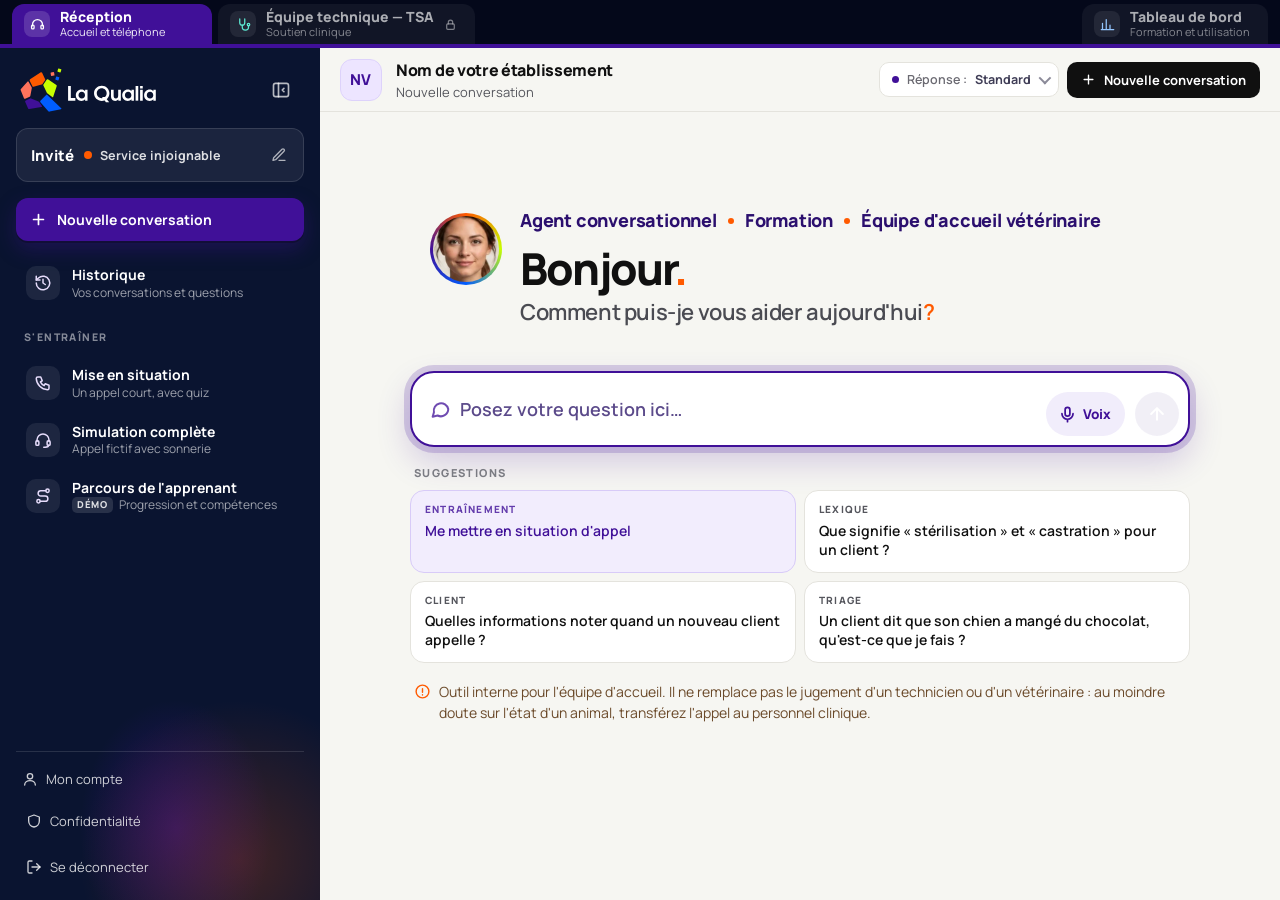
==== commit e24f9ea3: "Portail : page Historique (conversations, recherche, questions fréquentes) à la place des onglets du" ====
--- a/agent/index.html
+++ b/agent/index.html
@@ -1210,6 +1210,51 @@
   .under .card.tool .tl-ico svg{width:15px;height:15px}
 }
 
+
+
+/* ===== Historique (page) ===== */
+.side > .side-faq[hidden]{display:none!important}
+.ni-count{font-style:normal;font-size:11px;font-weight:800;background:#ffffff1f;color:#fff;border-radius:999px;padding:2px 8px;flex:none}
+.nav-item[aria-pressed="true"] .ni-count{background:#ede5ff;color:#401098}
+body.tsa .nav-item[aria-pressed="true"] .ni-count{background:#ddf3ef;color:#0f766e}
+body.side-mini .ni-count{display:none!important}
+body.histv .main > :not(.topbar):not(#histPage){display:none!important}
+.hpg{flex:1;min-height:0;overflow-y:auto;overscroll-behavior:contain;outline:0}
+.hpg-in{max-width:880px;margin:0 auto;padding:26px 24px 56px;display:flex;flex-direction:column;gap:16px}
+.hpg-head h1{margin:0;font-size:30px;font-weight:800;letter-spacing:-.5px;color:#101010}
+.hpg-head p{margin:4px 0 0;color:#55565d;font-weight:600;font-size:15px}
+.hpg-bar{display:flex;gap:10px;align-items:center;flex-wrap:wrap;position:sticky;top:0;z-index:2;background:var(--bg,#f5f4ef);padding:8px 0}
+.hpg-search{flex:1 1 260px;display:flex;align-items:center;gap:8px;background:#fff;border:1px solid #dedbd1;border-radius:12px;padding:0 12px;min-height:44px}
+.hpg-search:focus-within{border-color:var(--role,#5b21b6);box-shadow:0 0 0 3px color-mix(in srgb,var(--role,#5b21b6) 18%,transparent)}
+.hpg-search svg{width:17px;height:17px;color:#77787f;flex:none}
+.hpg-search input{flex:1;min-width:0;border:0;outline:0;background:none;font:inherit;font-size:15px;color:#101010}
+.hpg-seg{display:flex;background:#eceae3;border-radius:12px;padding:3px}
+.hpg-seg button{border:0;background:none;border-radius:9px;padding:9px 14px;font:inherit;font-size:14px;font-weight:700;color:#55565d;cursor:pointer;white-space:nowrap}
+.hpg-seg button[aria-selected="true"]{background:#fff;color:#101010;box-shadow:0 1px 3px #0000001a}
+.hpg-seg .n{margin-left:6px;font-size:12px;color:#77787f}
+#hpBody{display:flex;flex-direction:column;gap:10px}
+.hpg-group{margin:10px 0 0;font-size:11.5px;font-weight:800;letter-spacing:1.1px;text-transform:uppercase;color:#77787f}
+.hpg-list{display:flex;flex-direction:column;gap:8px}
+.hpg-row{display:flex;align-items:stretch;background:#fff;border:1px solid #e6e4dc;border-radius:14px;transition:border-color .15s,box-shadow .15s}
+.hpg-row:hover{border-color:color-mix(in srgb,var(--role,#5b21b6) 45%,#e6e4dc);box-shadow:0 2px 10px #0000000d}
+.hpg-open{flex:1;min-width:0;border:0;background:none;text-align:left;padding:14px 16px;display:flex;flex-direction:column;gap:4px;cursor:pointer;font:inherit;border-radius:14px}
+.hpg-open:focus-visible{outline:3px solid var(--role,#5b21b6);outline-offset:-3px}
+.hpg-open b{font-size:15.5px;font-weight:700;color:#101010;line-height:1.35}
+.hpg-open .ex{font-size:13.5px;color:#55565d;line-height:1.45;display:-webkit-box;-webkit-line-clamp:2;-webkit-box-orient:vertical;overflow:hidden}
+.hpg-open .meta{font-size:12.5px;color:#77787f;font-weight:600;display:flex;gap:8px;flex-wrap:wrap;align-items:center}
+.hpg-open .now{background:var(--role-soft,#ede5ff);color:var(--role-ink,#401098);border-radius:999px;padding:1px 8px;font-weight:800}
+.hpg-del{flex:none;width:46px;border:0;background:none;color:#9a9ba1;border-radius:0 14px 14px 0;display:grid;place-items:center;cursor:pointer}
+.hpg-del svg{width:17px;height:17px}
+.hpg-del:hover{color:#dc2626;background:#fef2f2}
+.hpg-faq{display:grid;grid-template-columns:1fr 1fr;gap:8px}
+.hpg-q{display:flex;flex-direction:column;gap:6px;align-items:flex-start;text-align:left;background:#fff;border:1px solid #e6e4dc;border-radius:14px;padding:13px 15px;font:inherit;font-size:14.5px;font-weight:600;color:#101010;line-height:1.4;cursor:pointer}
+.hpg-q:hover{border-color:color-mix(in srgb,var(--role,#5b21b6) 45%,#e6e4dc)}
+.hpg-q .tag{font-size:11px;font-weight:800;letter-spacing:.5px;text-transform:uppercase;color:var(--role,#5b21b6)}
+.hpg-empty{background:#fff;border:1px dashed #d6d3c8;border-radius:14px;padding:22px;color:#55565d;font-size:14.5px;line-height:1.5;text-align:center}
+.hpg-foot{display:flex;justify-content:space-between;align-items:center;gap:12px;flex-wrap:wrap;color:#77787f;font-size:13px;margin-top:6px}
+.hpg-clear{border:1px solid #e6e4dc;background:#fff;color:#55565d;border-radius:10px;padding:8px 12px;font:inherit;font-size:13px;font-weight:700;cursor:pointer}
+.hpg-clear:hover,.hpg-clear.confirm{border-color:#dc2626;color:#dc2626}
+@media (max-width:640px){.hpg-in{padding:18px 16px 40px}.hpg-head h1{font-size:25px}.hpg-faq{grid-template-columns:1fr}.hpg-seg{width:100%}.hpg-seg button{flex:1}}
 
 /* ===== Parcours de l'apprenant (démo) ===== */
 body.journey .main > :not(.topbar):not(#journey){display:none!important}
@@ -1468,7 +1513,11 @@
       <button type="button" class="su-edit" id="changeName" aria-label="Changer de prénom" title="Changer de prénom"><svg viewBox="0 0 24 24" width="16" height="16" fill="none" stroke="currentColor" stroke-width="2" stroke-linecap="round" stroke-linejoin="round" aria-hidden="true"><path d="M12 20h9"/><path d="M16.5 3.5a2.1 2.1 0 0 1 3 3L7 19l-4 1 1-4Z"/></svg></button>
     </div>
     <button class="side-new" id="sideNew" type="button"><svg viewBox="0 0 24 24" fill="none" stroke="currentColor" stroke-width="2.4" stroke-linecap="round" aria-hidden="true"><path d="M12 5v14M5 12h14"/></svg><span class="sn-l">Nouvelle conversation</span></button>
-    <button class="rail-btn" id="railHist" type="button" title="Récents et questions fréquentes" aria-label="Afficher les récents et les questions fréquentes"><svg viewBox="0 0 24 24" fill="none" stroke="currentColor" stroke-width="2" stroke-linecap="round" stroke-linejoin="round" aria-hidden="true"><path d="M3 12a9 9 0 1 0 3-6.7L3 8"/><path d="M3 3v5h5"/><path d="M12 7v5l3 2"/></svg></button>
+    <button class="rail-btn" id="railHist" type="button" title="Historique" aria-label="Ouvrir l'historique"><svg viewBox="0 0 24 24" fill="none" stroke="currentColor" stroke-width="2" stroke-linecap="round" stroke-linejoin="round" aria-hidden="true"><path d="M3 12a9 9 0 1 0 3-6.7L3 8"/><path d="M3 3v5h5"/><path d="M12 7v5l3 2"/></svg></button>
+
+    <div class="side-group normal-only">
+      <button class="nav-item" id="sideHist" type="button" aria-pressed="false" title="Historique"><span class="ni-ico"><svg viewBox="0 0 24 24" fill="none" stroke="currentColor" stroke-width="2" stroke-linecap="round" stroke-linejoin="round" aria-hidden="true"><path d="M3 12a9 9 0 1 0 3-6.7L3 8"/><path d="M3 3v5h5"/><path d="M12 7v5l3 2"/></svg></span><span class="ni-txt"><b>Historique</b><small>Vos conversations et questions</small></span><em class="ni-count" id="histNavCount" hidden></em></button>
+    </div>
 
     <div class="side-group" role="group" aria-labelledby="navTrainLab">
       <div class="side-label" id="navTrainLab">S'entraîner</div>
@@ -1477,7 +1526,7 @@
       <button class="nav-item" id="sideJourney" type="button" aria-pressed="false" title="Parcours de l'apprenant"><span class="ni-ico"><svg viewBox="0 0 24 24" fill="none" stroke="currentColor" stroke-width="2" stroke-linecap="round" stroke-linejoin="round" aria-hidden="true"><circle cx="6" cy="19" r="2.2"/><circle cx="18" cy="5" r="2.2"/><path d="M8.2 19H15a3.5 3.5 0 0 0 0-7H9a3.5 3.5 0 0 1 0-7h6.8"/></svg></span><span class="ni-txt"><b>Parcours de l'apprenant</b><small><em class="ni-demo">Démo</em>Progression et compétences</small></span></button>
     </div>
 
-    <section class="side-group side-faq normal-only">
+    <section class="side-group side-faq normal-only" hidden>
       <div class="side-tabs">
         <div class="st-seg" role="tablist" aria-label="Liste du menu">
           <button type="button" role="tab" id="tabRecent" aria-controls="sideHistory" aria-selected="false">Récents<span class="st-n" id="histCount" hidden></span></button>
@@ -1532,6 +1581,7 @@
       </div>
     </header>
     <section class="journey" id="journey" hidden tabindex="-1" aria-label="Parcours de l'apprenant"></section>
+    <section class="hpg" id="histPage" hidden tabindex="-1" aria-labelledby="hpTitle"></section>
     <div class="learn-banner learn-only" id="learnBanner" role="status">
       <span class="lb-tag"><svg viewBox="0 0 24 24" fill="none" stroke="currentColor" stroke-width="2" stroke-linecap="round" stroke-linejoin="round" aria-hidden="true"><path d="M4 14v-2a8 8 0 0 1 16 0v2"/><rect x="2.5" y="13" width="4" height="6" rx="1.5"/><rect x="17.5" y="13" width="4" height="6" rx="1.5"/><path d="M19.5 19c0 1.7-1.6 2.5-4.5 2.5h-2"/></svg>Mode simulation complète</span>
       <span class="lb-role" id="lbRole">Réception</span><span class="lb-txt">Appels et données fictifs — rien n'est envoyé à l'équipe</span>
@@ -1730,7 +1780,7 @@
   </div>
   <div class="tip" id="dashTip" role="status" hidden></div>
 </main>
-<script src="app-agent.js?v=202610212035"></script>
+<script src="app-agent.js?v=202610212110"></script>
 <script src="nutrition.js?v=10"></script>
 <script src="journey.js?v=202610181510"></script>
 <script src="dashboard.js?v=20261021a"></script>
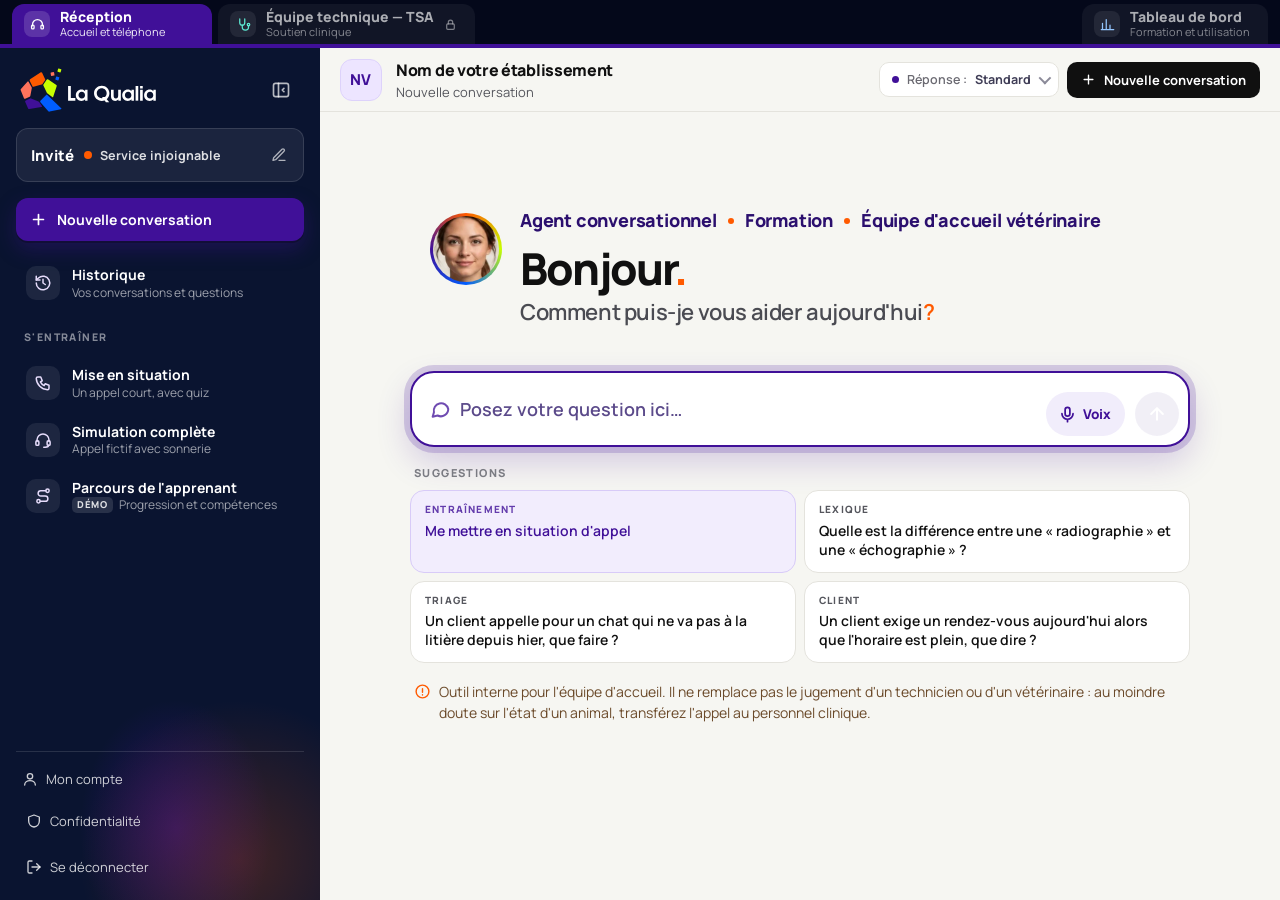
==== commit 57a387a1: "Favoris : cœur sous les réponses, page « Mes favoris », stockage par personne et établissement Co-Au" ====
--- a/agent/index.html
+++ b/agent/index.html
@@ -1255,6 +1255,47 @@
 .hpg-clear{border:1px solid #e6e4dc;background:#fff;color:#55565d;border-radius:10px;padding:8px 12px;font:inherit;font-size:13px;font-weight:700;cursor:pointer}
 .hpg-clear:hover,.hpg-clear.confirm{border-color:#dc2626;color:#dc2626}
 @media (max-width:640px){.hpg-in{padding:18px 16px 40px}.hpg-head h1{font-size:25px}.hpg-faq{grid-template-columns:1fr}.hpg-seg{width:100%}.hpg-seg button{flex:1}}
+
+
+/* ===== Favoris ===== */
+body.side-mini #railHist{display:none!important}
+body.favv .main > :not(.topbar):not(#favPage):not(#favToast){display:none!important}
+.act.fav-btn{padding:5px 7px}
+.act.fav-btn svg{width:16px;height:16px;transition:transform .15s}
+.act.fav-btn:hover{color:#e11d48;background:#fff1f2}
+.act.fav-btn[aria-pressed="true"]{color:#e11d48}
+.act.fav-btn[aria-pressed="true"] svg{fill:currentColor}
+.act.fav-btn.pop svg{transform:scale(1.25)}
+.act.fav-btn[disabled]{opacity:.5}
+.fav-toast{position:fixed;left:50%;bottom:24px;transform:translateX(-50%);z-index:60;background:#101010;color:#fff;border-radius:12px;padding:10px 16px;font-size:13.5px;font-weight:600;box-shadow:0 10px 30px #0000003a;max-width:calc(100vw - 32px);text-align:center;line-height:1.4}
+.fav-toast small{display:block;font-weight:500;color:#ffffffb3;font-size:12px}
+.fp-tag{display:inline-block;border-radius:999px;padding:2px 9px;font-size:11.5px;font-weight:800;letter-spacing:.2px}
+.fp-tag.reception{background:#ede5ff;color:#401098}
+.fp-tag.tsa{background:#ddf3ef;color:#0f766e}
+.fp-tag.nutrition{background:#fff1d6;color:#8a4b00}
+.fp-note{display:flex;gap:10px;align-items:flex-start;background:#fff;border:1px solid #e6e4dc;border-radius:12px;padding:10px 14px;color:#55565d;font-size:13.5px;line-height:1.45}
+.fp-note svg{width:17px;height:17px;flex:none;color:#e11d48;margin-top:1px}
+.fp-back{align-self:flex-start;display:inline-flex;align-items:center;gap:6px;border:0;background:none;color:var(--role,#5b21b6);font:inherit;font-size:14px;font-weight:800;padding:6px 0;cursor:pointer}
+.fp-back svg{width:16px;height:16px}
+.fp-detail{display:flex;flex-direction:column;gap:14px}
+.fp-meta{display:flex;gap:10px;align-items:center;flex-wrap:wrap;color:#77787f;font-size:13px;font-weight:600}
+.fp-q{background:var(--role-soft,#ede5ff);color:#101010;border-radius:16px;padding:14px 16px;font-size:15.5px;font-weight:600;line-height:1.45;white-space:pre-wrap;word-break:break-word}
+.fp-q small{display:block;font-size:11.5px;font-weight:800;letter-spacing:.6px;text-transform:uppercase;color:#77787f;margin-bottom:4px}
+.fp-a{background:#fff;border:1px solid #e6e4dc;border-radius:16px;padding:16px 18px;min-width:0;overflow-wrap:anywhere}
+.fp-a > small{display:block;font-size:11.5px;font-weight:800;letter-spacing:.6px;text-transform:uppercase;color:#77787f;margin-bottom:8px}
+.fp-src{background:#fff;border:1px solid #e6e4dc;border-radius:14px;padding:12px 16px}
+.fp-src h3{margin:0 0 6px;font-size:14px;font-weight:800;color:#101010}
+.fp-src ul{margin:0;padding-left:18px;display:flex;flex-direction:column;gap:4px;font-size:13.5px;color:#3a3b42}
+.fp-src a{color:var(--role,#5b21b6);font-weight:700;word-break:break-all}
+.fp-actions{display:flex;gap:8px;flex-wrap:wrap}
+.fp-btn{display:inline-flex;align-items:center;gap:8px;border:1px solid #e6e4dc;background:#fff;color:#101010;border-radius:12px;padding:10px 14px;font:inherit;font-size:14px;font-weight:700;cursor:pointer}
+.fp-btn svg{width:16px;height:16px}
+.fp-btn:hover{border-color:#bdbab0}
+.fp-btn.rm{color:#be123c}
+.fp-btn.rm:hover{border-color:#be123c;background:#fff1f2}
+.fp-empty{display:flex;flex-direction:column;align-items:center;gap:6px}
+.fp-empty svg{width:30px;height:30px;color:#e11d48;opacity:.7}
+.fp-empty b{color:#101010;font-size:16px}
 
 /* ===== Parcours de l'apprenant (démo) ===== */
 body.journey .main > :not(.topbar):not(#journey){display:none!important}
@@ -1517,6 +1558,7 @@
 
     <div class="side-group normal-only">
       <button class="nav-item" id="sideHist" type="button" aria-pressed="false" title="Historique"><span class="ni-ico"><svg viewBox="0 0 24 24" fill="none" stroke="currentColor" stroke-width="2" stroke-linecap="round" stroke-linejoin="round" aria-hidden="true"><path d="M3 12a9 9 0 1 0 3-6.7L3 8"/><path d="M3 3v5h5"/><path d="M12 7v5l3 2"/></svg></span><span class="ni-txt"><b>Historique</b><small>Vos conversations et questions</small></span><em class="ni-count" id="histNavCount" hidden></em></button>
+      <button class="nav-item" id="sideFav" type="button" aria-pressed="false" title="Mes favoris" hidden><span class="ni-ico"><svg viewBox="0 0 24 24" fill="none" stroke="currentColor" stroke-width="2" stroke-linecap="round" stroke-linejoin="round" aria-hidden="true"><path d="M12 20.5s-7.5-4.6-9.3-9.4C1.4 7.6 3.6 4 7.2 4c2 0 3.5 1.1 4.8 2.8C13.3 5.1 14.8 4 16.8 4c3.6 0 5.8 3.6 4.5 7.1-1.8 4.8-9.3 9.4-9.3 9.4Z"/></svg></span><span class="ni-txt"><b>Mes favoris</b><small>Les échanges que vous gardez</small></span><em class="ni-count" id="favNavCount" hidden></em></button>
     </div>
 
     <div class="side-group" role="group" aria-labelledby="navTrainLab">
@@ -1582,6 +1624,8 @@
     </header>
     <section class="journey" id="journey" hidden tabindex="-1" aria-label="Parcours de l'apprenant"></section>
     <section class="hpg" id="histPage" hidden tabindex="-1" aria-labelledby="hpTitle"></section>
+    <section class="hpg" id="favPage" hidden tabindex="-1" aria-labelledby="fpTitle"></section>
+    <div class="fav-toast" id="favToast" role="status" aria-live="polite" hidden></div>
     <div class="learn-banner learn-only" id="learnBanner" role="status">
       <span class="lb-tag"><svg viewBox="0 0 24 24" fill="none" stroke="currentColor" stroke-width="2" stroke-linecap="round" stroke-linejoin="round" aria-hidden="true"><path d="M4 14v-2a8 8 0 0 1 16 0v2"/><rect x="2.5" y="13" width="4" height="6" rx="1.5"/><rect x="17.5" y="13" width="4" height="6" rx="1.5"/><path d="M19.5 19c0 1.7-1.6 2.5-4.5 2.5h-2"/></svg>Mode simulation complète</span>
       <span class="lb-role" id="lbRole">Réception</span><span class="lb-txt">Appels et données fictifs — rien n'est envoyé à l'équipe</span>
@@ -1780,8 +1824,8 @@
   </div>
   <div class="tip" id="dashTip" role="status" hidden></div>
 </main>
-<script src="app-agent.js?v=202610212110"></script>
-<script src="nutrition.js?v=10"></script>
+<script src="app-agent.js?v=202610212200"></script>
+<script src="nutrition.js?v=11"></script>
 <script src="journey.js?v=202610181510"></script>
 <script src="dashboard.js?v=20261021a"></script>
 </body>
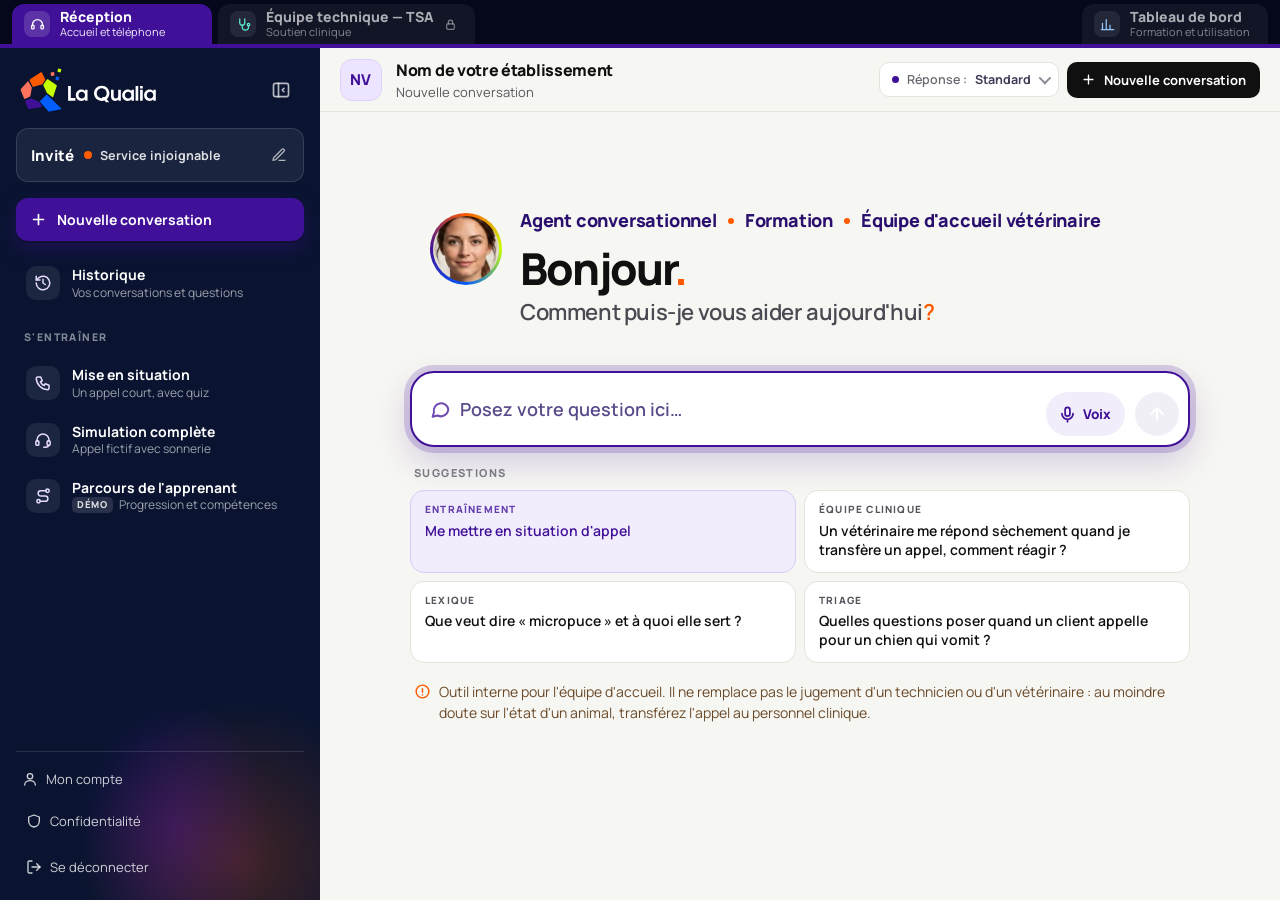
==== commit bc989b40: "Favoris : utilisables en mode test (code d'équipe), gardés dans le navigateur Co-Authored-By: Claude" ====
--- a/agent/index.html
+++ b/agent/index.html
@@ -1824,7 +1824,7 @@
   </div>
   <div class="tip" id="dashTip" role="status" hidden></div>
 </main>
-<script src="app-agent.js?v=202610212200"></script>
+<script src="app-agent.js?v=202610212300"></script>
 <script src="nutrition.js?v=11"></script>
 <script src="journey.js?v=202610181510"></script>
 <script src="dashboard.js?v=20261021a"></script>
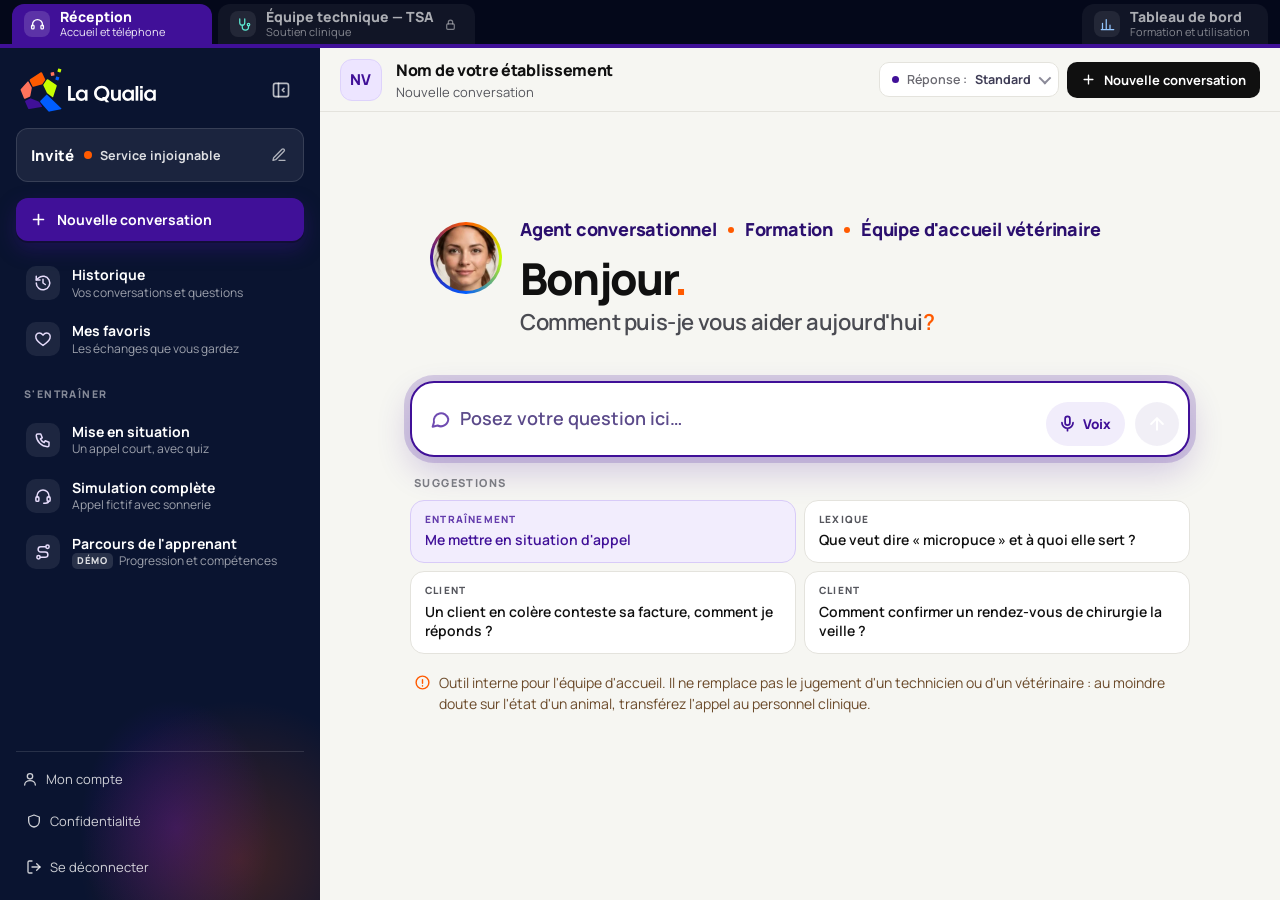
==== commit d0a3aca0: "Favoris : cœur affiché dès le chargement en mode test Co-Authored-By: Claude Opus 5.5 <noreply@anthr" ====
--- a/agent/index.html
+++ b/agent/index.html
@@ -1824,7 +1824,7 @@
   </div>
   <div class="tip" id="dashTip" role="status" hidden></div>
 </main>
-<script src="app-agent.js?v=202610212300"></script>
+<script src="app-agent.js?v=202610212310"></script>
 <script src="nutrition.js?v=11"></script>
 <script src="journey.js?v=202610181510"></script>
 <script src="dashboard.js?v=20261021a"></script>
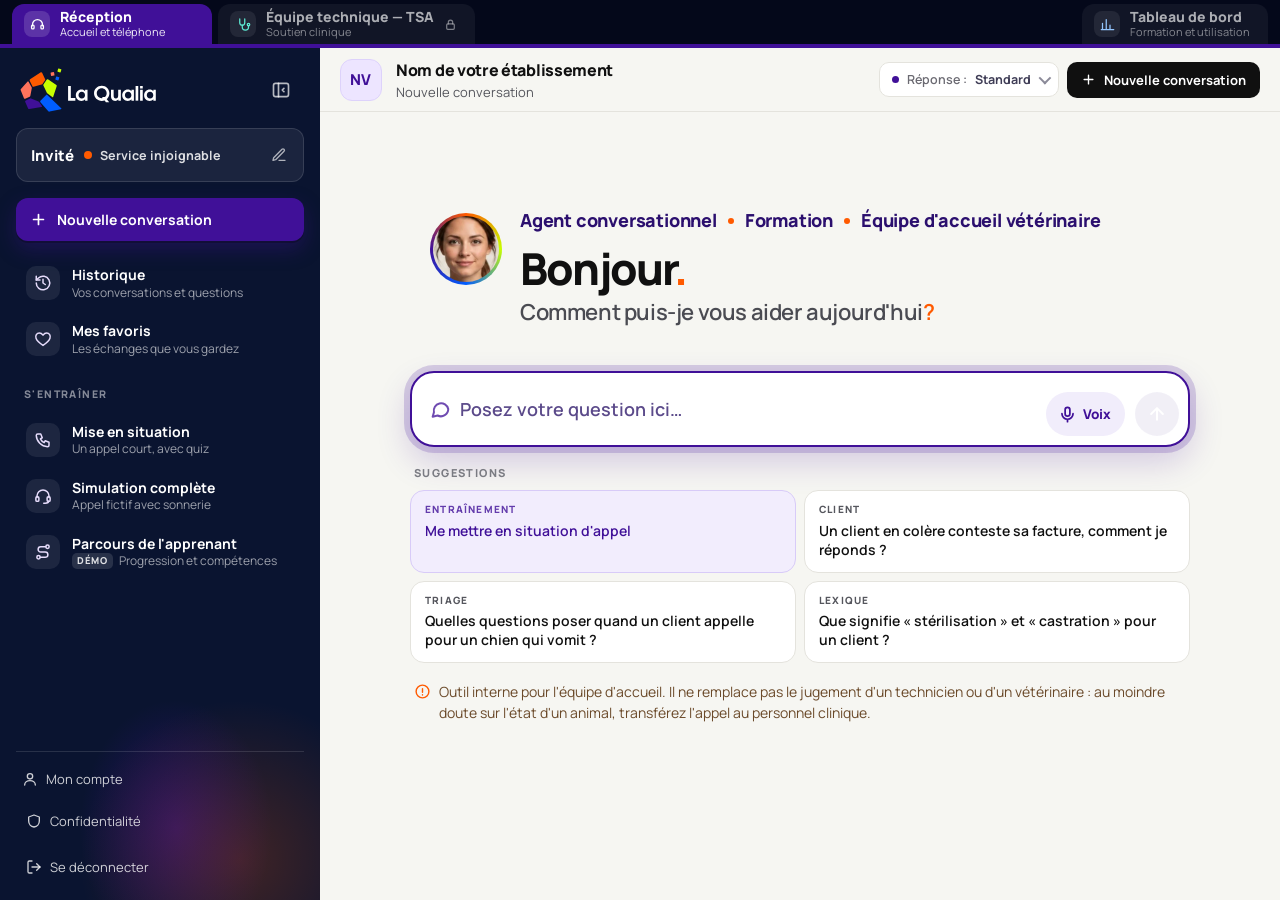
==== commit 9e3cf4d0: "Favoris : cœur plus visible (libellé) et second cœur en haut de chaque réponse ; avis de nouvelle ve" ====
--- a/agent/index.html
+++ b/agent/index.html
@@ -1257,17 +1257,25 @@
 @media (max-width:640px){.hpg-in{padding:18px 16px 40px}.hpg-head h1{font-size:25px}.hpg-faq{grid-template-columns:1fr}.hpg-seg{width:100%}.hpg-seg button{flex:1}}
 
 
+.ver-bar{position:fixed;left:16px;right:16px;margin:0 auto;width:fit-content;top:14px;z-index:70;display:flex;align-items:center;gap:12px;background:#101010;color:#fff;border-radius:12px;padding:8px 8px 8px 16px;font-size:13.5px;font-weight:600;box-shadow:0 10px 30px #0000003a;max-width:calc(100vw - 32px)}
+.ver-bar button{border:0;background:#fff;color:#101010;border-radius:9px;padding:7px 12px;font:inherit;font-size:13px;font-weight:800;cursor:pointer;flex:none}
 /* ===== Favoris ===== */
 body.side-mini #railHist{display:none!important}
 body.favv .main > :not(.topbar):not(#favPage):not(#favToast){display:none!important}
-.act.fav-btn{padding:5px 7px}
-.act.fav-btn svg{width:16px;height:16px;transition:transform .15s}
-.act.fav-btn:hover{color:#e11d48;background:#fff1f2}
+.act.fav-btn{padding:6px 12px 6px 9px;border:1.5px solid #f3c4cf;border-radius:999px;color:#be123c;background:#fff;font-size:13px;gap:7px}
+.act.fav-btn svg{width:22px;height:22px;transition:transform .15s}
+.act.fav-btn:hover{color:#e11d48;background:#fff1f2;border-color:#e11d48}
+.act.fav-btn[aria-pressed="true"]{background:#fff1f2;border-color:#e11d48}
+.msg.a .who{align-items:center}
+.who .fav-btn.fav-top{margin-left:auto;border:0;background:none;padding:4px;border-radius:999px;width:38px;height:38px;justify-content:center;letter-spacing:0;text-transform:none}
+.who .fav-btn.fav-top .fav-l{display:none}
+.who .fav-btn.fav-top svg{width:24px;height:24px}
+.who .fav-btn.fav-top:hover,.who .fav-btn.fav-top[aria-pressed="true"]{background:#fff1f2}
 .act.fav-btn[aria-pressed="true"]{color:#e11d48}
 .act.fav-btn[aria-pressed="true"] svg{fill:currentColor}
 .act.fav-btn.pop svg{transform:scale(1.25)}
 .act.fav-btn[disabled]{opacity:.5}
-.fav-toast{position:fixed;left:50%;bottom:24px;transform:translateX(-50%);z-index:60;background:#101010;color:#fff;border-radius:12px;padding:10px 16px;font-size:13.5px;font-weight:600;box-shadow:0 10px 30px #0000003a;max-width:calc(100vw - 32px);text-align:center;line-height:1.4}
+.fav-toast{position:fixed;left:16px;right:16px;margin:0 auto;width:fit-content;bottom:24px;z-index:60;background:#101010;color:#fff;border-radius:12px;padding:10px 16px;font-size:13.5px;font-weight:600;box-shadow:0 10px 30px #0000003a;max-width:calc(100vw - 32px);text-align:center;line-height:1.4}
 .fav-toast small{display:block;font-weight:500;color:#ffffffb3;font-size:12px}
 .fp-tag{display:inline-block;border-radius:999px;padding:2px 9px;font-size:11.5px;font-weight:800;letter-spacing:.2px}
 .fp-tag.reception{background:#ede5ff;color:#401098}
@@ -1824,7 +1832,7 @@
   </div>
   <div class="tip" id="dashTip" role="status" hidden></div>
 </main>
-<script src="app-agent.js?v=202610212310"></script>
+<script src="app-agent.js?v=202610212330"></script>
 <script src="nutrition.js?v=11"></script>
 <script src="journey.js?v=202610181510"></script>
 <script src="dashboard.js?v=20261021a"></script>
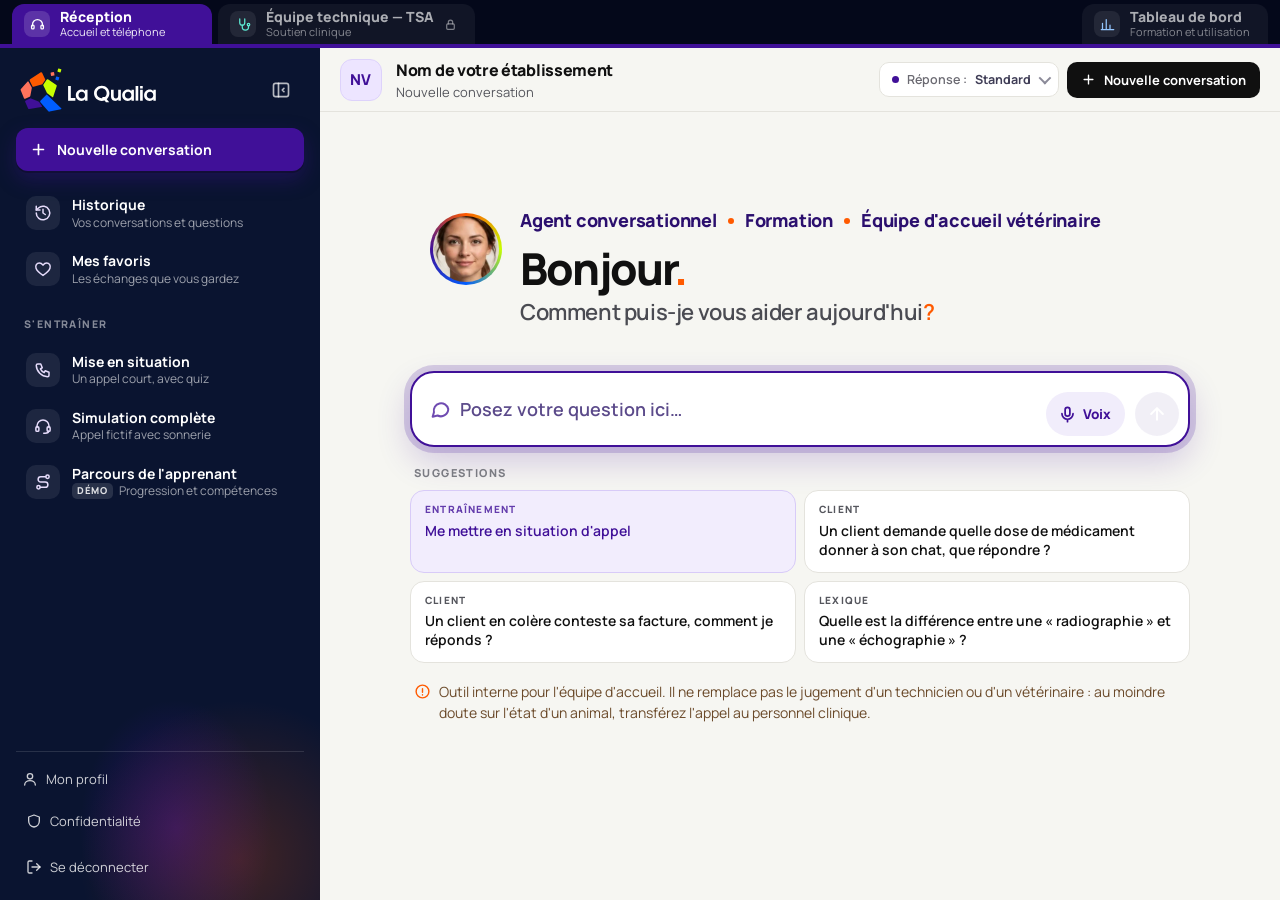
==== commit 6e462005: "Menu de gauche : « Mon profil » en bas, bloc prénom / En ligne retiré en haut Co-Authored-By: Claude" ====
--- a/agent/index.html
+++ b/agent/index.html
@@ -1259,6 +1259,7 @@
 
 .ver-bar{position:fixed;left:16px;right:16px;margin:0 auto;width:fit-content;top:14px;z-index:70;display:flex;align-items:center;gap:12px;background:#101010;color:#fff;border-radius:12px;padding:8px 8px 8px 16px;font-size:13.5px;font-weight:600;box-shadow:0 10px 30px #0000003a;max-width:calc(100vw - 32px)}
 .ver-bar button{border:0;background:#fff;color:#101010;border-radius:9px;padding:7px 12px;font:inherit;font-size:13px;font-weight:800;cursor:pointer;flex:none}
+.side > .side-user[hidden]{display:none!important}
 /* ===== Favoris ===== */
 body.side-mini #railHist{display:none!important}
 body.favv .main > :not(.topbar):not(#favPage):not(#favToast){display:none!important}
@@ -1554,7 +1555,7 @@
       <button class="side-collapse" id="sideCollapse" type="button" aria-label="Réduire le menu" title="Réduire le menu" aria-expanded="true" aria-controls="side"><svg viewBox="0 0 24 24" width="20" height="20" fill="none" stroke="currentColor" stroke-width="2" stroke-linecap="round" stroke-linejoin="round" aria-hidden="true"><rect x="3" y="4" width="18" height="16" rx="2.5"/><path d="M9 4v16"/><path class="pc-arrow" d="M15.5 10l-2 2 2 2"/></svg></button>
       <button class="side-close" id="closeMenu" type="button" aria-label="Fermer le menu"><svg viewBox="0 0 24 24" width="22" height="22" fill="none" stroke="currentColor" stroke-width="2" stroke-linecap="round"><path d="M6 6l12 12M18 6L6 18"/></svg></button>
     </div>
-    <div class="side-user">
+    <div class="side-user" hidden aria-hidden="true"><!-- retiré du menu : éléments gardés pour le script (prénom, état) -->
       <div class="su-txt">
         <b id="userName">Invité</b>
         <div class="status" id="status"><i></i><span id="kbInfo">Connexion…</span></div>
@@ -1604,7 +1605,7 @@
       <div class="model-lab">Modèle de Claude</div>
       <div class="model-seg" id="modelSeg" role="radiogroup" aria-label="Modèle de Claude"></div>
     </div>
-      <a class="side-out" id="accountLink" href="compte.html" title="Mon compte : profil, établissement et membres"><svg viewBox="0 0 24 24" width="16" height="16" fill="none" stroke="currentColor" stroke-width="2" stroke-linecap="round" aria-hidden="true"><circle cx="12" cy="8" r="4"/><path d="M4 21c0-4 3.6-6.5 8-6.5s8 2.5 8 6.5"/></svg><span>Mon compte</span></a>
+      <a class="side-out" id="accountLink" href="compte.html#profil" title="Mon profil"><svg viewBox="0 0 24 24" width="16" height="16" fill="none" stroke="currentColor" stroke-width="2" stroke-linecap="round" aria-hidden="true"><circle cx="12" cy="8" r="4"/><path d="M4 21c0-4 3.6-6.5 8-6.5s8 2.5 8 6.5"/></svg><span>Mon profil</span></a>
       <button type="button" class="side-out" id="privLink" title="Confidentialité et bon usage"><svg viewBox="0 0 24 24" width="16" height="16" fill="none" stroke="currentColor" stroke-width="2" stroke-linecap="round" stroke-linejoin="round" aria-hidden="true"><path d="M12 3l8 3v6c0 4.5-3.4 8.3-8 9-4.6-.7-8-4.5-8-9V6z"/></svg><span>Confidentialité</span></button>
       <button type="button" class="side-out" id="logout" title="Se déconnecter"><svg viewBox="0 0 24 24" width="16" height="16" fill="none" stroke="currentColor" stroke-width="2" stroke-linecap="round" stroke-linejoin="round" aria-hidden="true"><path d="M9 21H5a2 2 0 0 1-2-2V5a2 2 0 0 1 2-2h4"/><path d="M16 17l5-5-5-5"/><path d="M21 12H9"/></svg><span>Se déconnecter</span></button>
     </div>
@@ -1832,7 +1833,7 @@
   </div>
   <div class="tip" id="dashTip" role="status" hidden></div>
 </main>
-<script src="app-agent.js?v=202610212330"></script>
+<script src="app-agent.js?v=202610212340"></script>
 <script src="nutrition.js?v=11"></script>
 <script src="journey.js?v=202610181510"></script>
 <script src="dashboard.js?v=20261021a"></script>
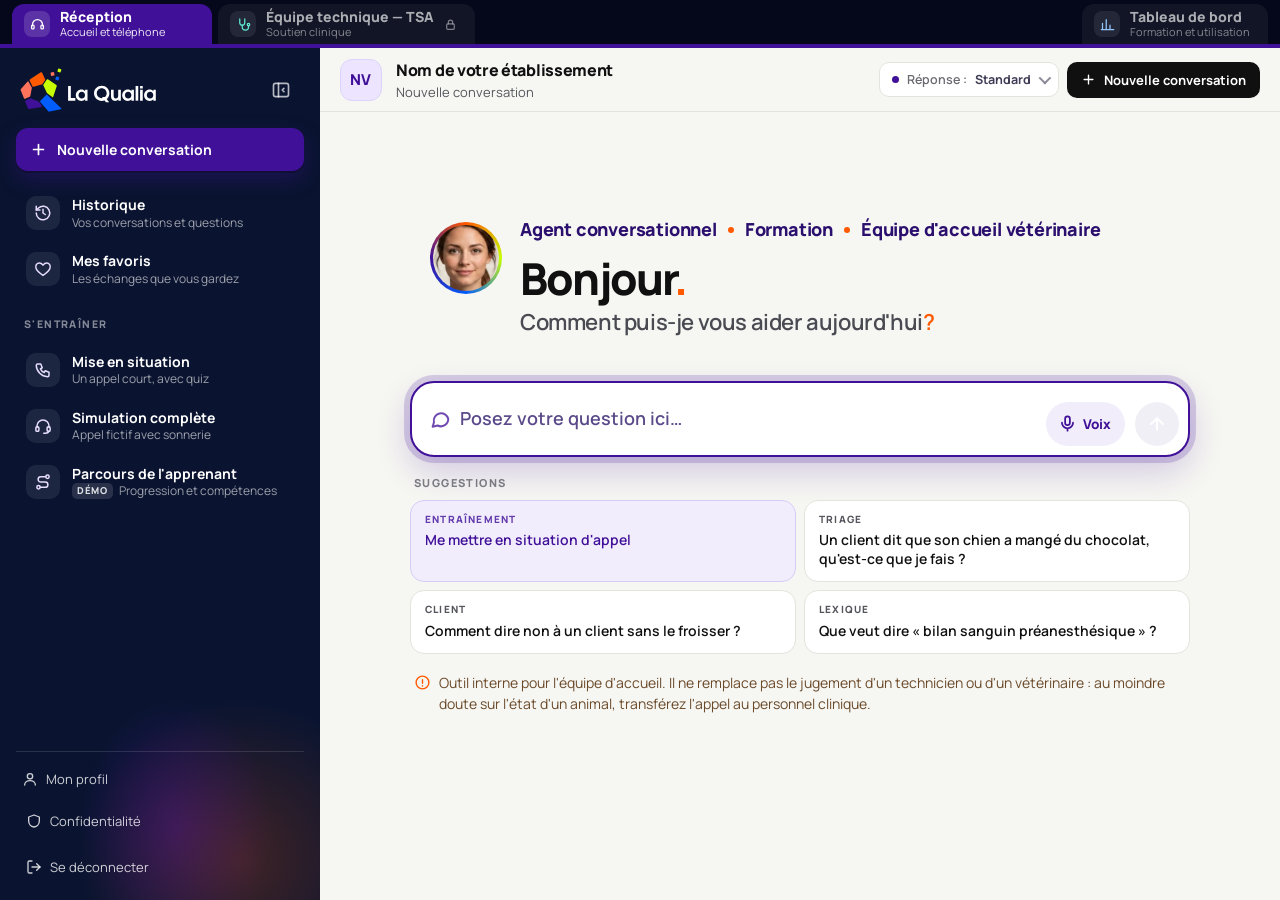
==== commit ea26a473: "Site : captures de l'application mises à jour (dernière version) ; mise en situation : élision « d'u" ====
--- a/agent/index.html
+++ b/agent/index.html
@@ -1833,7 +1833,7 @@
   </div>
   <div class="tip" id="dashTip" role="status" hidden></div>
 </main>
-<script src="app-agent.js?v=202610212340"></script>
+<script src="app-agent.js?v=202610220820"></script>
 <script src="nutrition.js?v=11"></script>
 <script src="journey.js?v=202610181510"></script>
 <script src="dashboard.js?v=20261021a"></script>
